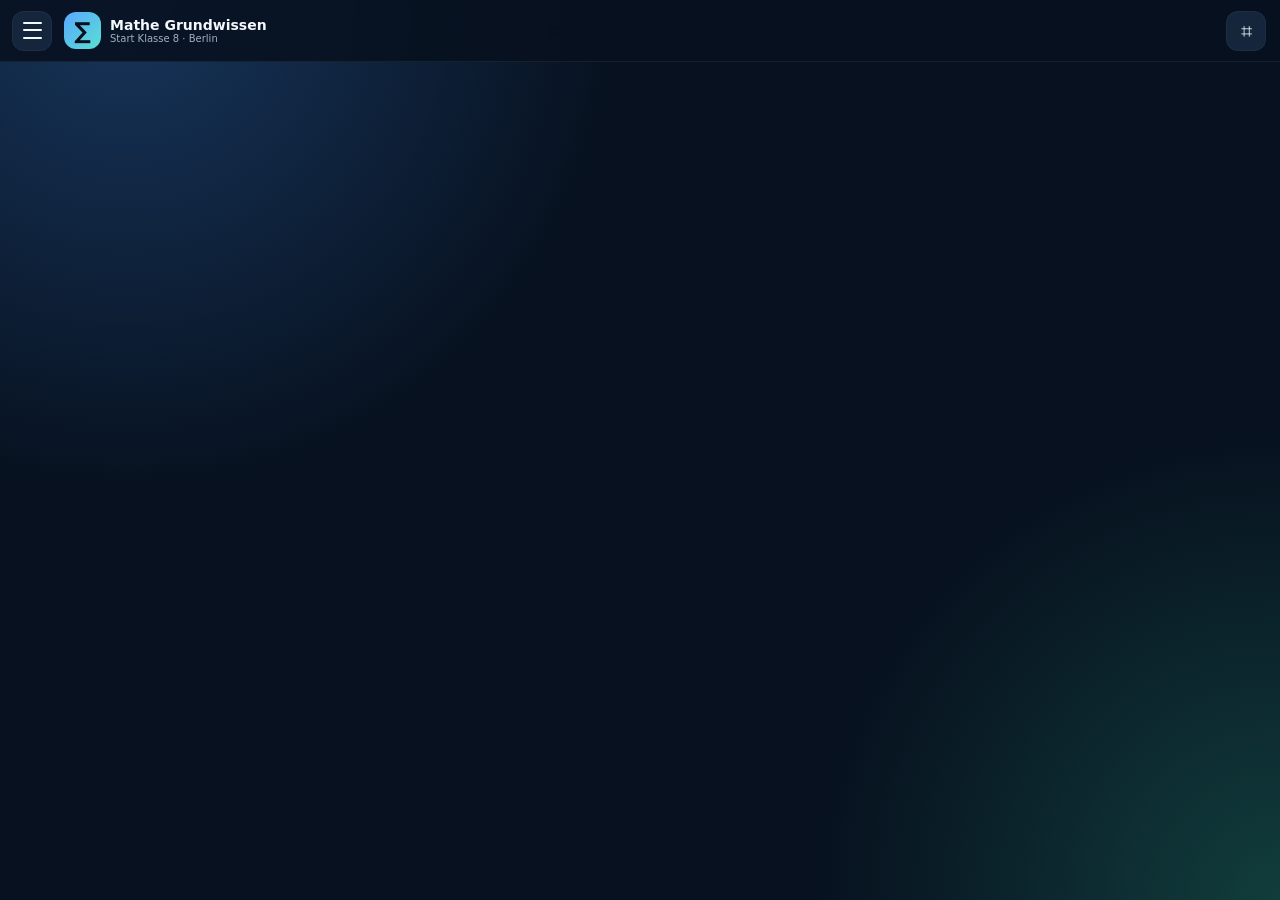
==== mathe-grundwissen-klasse8/index.html @ d3d3115f "Add Mathematik Grundwissentrainer Klasse 8" ====
<!doctype html>
<html lang="de">
<head>
<meta charset="utf-8">
<meta name="viewport" content="width=device-width,initial-scale=1,viewport-fit=cover">
<meta name="theme-color" content="#07111f">
<title>CHH Mathe – Grundwissen Klasse 8</title>
<style>
:root{--bg:#07111f;--p:#0e1b2d;--p2:#14253c;--line:#29415f;--txt:#f5f8fc;--mut:#9fb1c7;--blue:#5aa7ff;--cyan:#58e0d3;--green:#67d494;--red:#ff7777;--yellow:#ffd166;--r:18px}*{box-sizing:border-box}html,body,#app{width:100%;height:100%;margin:0;overflow:hidden}body{min-height:100dvh;background:radial-gradient(circle at 10% 0,#17355b 0,transparent 34%),radial-gradient(circle at 100% 100%,#113d3c 0,transparent 30%),var(--bg);color:var(--txt);font-family:Inter,system-ui,-apple-system,"Segoe UI",sans-serif;-webkit-tap-highlight-color:transparent}button,input{font:inherit}button{cursor:pointer;touch-action:manipulation}.top{height:62px;display:grid;grid-template-columns:42px 1fr 42px;align-items:center;gap:10px;padding:max(8px,env(safe-area-inset-top)) max(12px,env(safe-area-inset-right)) 8px max(12px,env(safe-area-inset-left));border-bottom:1px solid #ffffff10;background:#07111fdc;backdrop-filter:blur(15px)}.brand{display:flex;align-items:center;gap:9px;min-width:0}.logo{width:37px;height:37px;border-radius:12px;background:linear-gradient(135deg,var(--blue),var(--cyan));color:#06101d;display:grid;place-items:center;font-weight:900;font-size:23px}.brand b,.brand small{display:block;white-space:nowrap;overflow:hidden;text-overflow:ellipsis}.brand b{font-size:14px}.brand small{font-size:10px;color:var(--mut)}.icon{width:40px;height:40px;border:1px solid #ffffff0b;border-radius:12px;background:var(--p2);color:var(--txt);font-size:20px;display:grid;place-items:center}.hamb{padding:10px;gap:4px}.hamb i{display:block;width:19px;height:2px;background:var(--txt);border-radius:2px}main{width:100%;height:calc(100% - 62px);overflow:hidden;padding:11px max(12px,env(safe-area-inset-right)) max(11px,env(safe-area-inset-bottom)) max(12px,env(safe-area-inset-left))}.screen{width:min(100%,980px);height:100%;margin:auto;min-height:0}.home{display:grid;grid-template-rows:auto auto minmax(0,1fr) auto;gap:8px}.hero{background:linear-gradient(135deg,#5aa7ff1f,#58e0d30c);border:1px solid #ffffff12;border-radius:var(--r);padding:12px 14px}.kicker{font-size:9px;color:var(--cyan);font-weight:900;letter-spacing:.13em;text-transform:uppercase}.hero h1{font-size:clamp(20px,5vw,31px);line-height:1.03;margin:4px 0}.hero p{font-size:clamp(10px,2.7vw,13px);line-height:1.3;color:var(--mut);margin:0}.levels{display:grid;grid-template-columns:repeat(3,1fr);gap:6px}.levels button{border:1px solid var(--line);border-radius:13px;background:var(--p);color:var(--mut);padding:7px 4px}.levels b,.levels small{display:block}.levels b{font-size:clamp(10px,2.8vw,13px);color:var(--txt);white-space:nowrap;overflow:hidden;text-overflow:ellipsis}.levels small{font-size:8px;margin-top:2px}.levels .on{border-color:var(--blue);background:#5aa7ff18}.topics{display:grid;grid-template-columns:repeat(2,minmax(0,1fr));grid-template-rows:repeat(3,minmax(0,1fr));gap:7px;min-height:0}.topic{border:1px solid var(--line);border-radius:15px;background:#0e1b2de8;color:var(--txt);padding:9px;text-align:left;display:flex;flex-direction:column;justify-content:space-between;min-height:0;overflow:hidden}.topic em{font-style:normal;font-size:clamp(18px,4vw,24px);color:var(--cyan)}.topic b{display:block;font-size:clamp(11px,3vw,14px);line-height:1.08}.topic small{display:block;font-size:8.5px;color:var(--mut);margin-top:2px;line-height:1.12}.mini{height:3px;background:#07111f;border-radius:8px;overflow:hidden;margin-top:5px}.mini i{display:block;height:100%;background:linear-gradient(90deg,var(--blue),var(--cyan))}.start{display:grid;grid-template-columns:1fr auto;gap:7px}.btn{border:0;border-radius:14px;padding:10px 13px;background:linear-gradient(135deg,var(--blue),var(--cyan));color:#06101d;font-weight:900}.btn.alt{background:var(--p2);color:var(--txt);border:1px solid var(--line)}.btn.ghost{background:transparent;color:var(--txt);border:1px solid var(--line)}.trainer{display:grid;grid-template-rows:auto minmax(0,1fr) auto;gap:8px}.session{display:grid;grid-template-columns:1fr auto;gap:7px;align-items:center}.session b{font-size:12px}.session small{display:block;color:var(--mut);font-size:9px;margin-top:2px}.score{font-size:11px;border:1px solid var(--line);background:var(--p);border-radius:11px;padding:6px 8px}.bar{grid-column:1/-1;height:4px;background:var(--p2);border-radius:8px;overflow:hidden}.bar i{display:block;height:100%;background:linear-gradient(90deg,var(--blue),var(--cyan))}.card{min-height:0;background:linear-gradient(180deg,#14253cf4,#0e1b2df4);border:1px solid #ffffff11;border-radius:20px;padding:clamp(11px,3vw,18px);display:grid;grid-template-rows:auto minmax(0,1fr) auto;gap:6px;overflow:hidden}.qtop{display:flex;justify-content:space-between;color:var(--mut);font-size:9px}.qtop strong{color:var(--cyan);text-transform:uppercase;letter-spacing:.08em}.qbody{min-height:0;display:flex;flex-direction:column;justify-content:center;align-items:center;text-align:center;gap:clamp(6px,1.5vh,11px);overflow:hidden}.qbody h2{font-size:clamp(17px,4.6vw,29px);line-height:1.13;margin:0;max-width:850px}.context{font-size:clamp(9px,2.4vw,12px);color:var(--mut);line-height:1.25;max-width:720px}.visual{width:min(100%,450px);max-height:28%;display:grid;place-items:center}.visual svg{max-width:100%;max-height:100%;display:block}.answers{width:min(100%,670px)}.mc{display:grid;grid-template-columns:repeat(2,minmax(0,1fr));gap:6px}.ans{min-height:42px;border:1px solid var(--line);border-radius:12px;background:#081522;color:var(--txt);padding:7px;font-weight:800;font-size:12px}.ans.sel{border-color:var(--blue);background:#5aa7ff16}.ans.good{border-color:var(--green);background:#67d49416}.ans.bad{border-color:var(--red);background:#ff777715}.inputrow{display:grid;grid-template-columns:1fr auto;gap:7px}.inputrow input{width:100%;height:44px;border:1px solid var(--line);border-radius:12px;background:#07131f;color:var(--txt);padding:0 12px;font-size:17px;font-weight:900;outline:0}.unit{display:flex;align-items:center;color:var(--mut);font-size:12px;font-weight:800}.feedback{min-height:34px;border-radius:11px;background:#07111f88;padding:6px 8px;color:var(--mut);font-size:9.5px;line-height:1.2;display:flex;align-items:center;gap:6px}.feedback.good{border:1px solid #67d49455}.feedback.bad{border:1px solid #ff777755}.feedback b{color:var(--txt)}.actions{display:grid;grid-template-columns:auto 1fr auto;gap:7px}.actions .btn{padding:9px 11px;font-size:11px}.result{display:grid;place-items:center}.resultbox{width:min(100%,570px);border:1px solid var(--line);border-radius:22px;background:linear-gradient(180deg,var(--p2),var(--p));padding:20px;text-align:center}.ring{width:96px;height:96px;border-radius:50%;margin:auto;display:grid;place-items:center;background:conic-gradient(var(--cyan) var(--pct),var(--line) 0)}.ring span{width:76px;height:76px;border-radius:50%;background:var(--p);display:grid;place-items:center;font-size:23px;font-weight:900}.resultbox h2{margin:10px 0 4px}.resultbox p{margin:0;color:var(--mut);font-size:11px}.stats{display:grid;grid-template-columns:repeat(3,1fr);gap:6px;margin:12px 0}.stats div{border:1px solid var(--line);border-radius:12px;padding:8px;background:#081522}.stats b,.stats small{display:block}.stats b{font-size:17px}.stats small{font-size:8px;color:var(--mut)}.twobtn{display:grid;grid-template-columns:1fr 1fr;gap:7px}.shade{position:fixed;inset:0;background:#0009;backdrop-filter:blur(3px);z-index:20}.drawer{position:fixed;z-index:21;top:0;bottom:0;left:0;width:min(88vw,350px);background:#091625;border-right:1px solid var(--line);padding:max(14px,env(safe-area-inset-top)) 14px max(14px,env(safe-area-inset-bottom));transform:translateX(-103%);transition:.2s;display:grid;grid-template-rows:auto auto 1fr auto;gap:12px}.drawer.open{transform:none}.dhead{display:flex;justify-content:space-between;align-items:center}.dhead h2{margin:2px 0}.dhead small,.label{font-size:9px;color:var(--mut);letter-spacing:.1em;text-transform:uppercase}.dlevels{display:grid;gap:5px}.dlevels button,.dnav button{border:1px solid var(--line);border-radius:11px;background:var(--p);color:var(--txt);padding:8px;text-align:left}.dlevels button b,.dlevels button small{display:block}.dlevels button b{font-size:11px}.dlevels button small{font-size:8px;color:var(--mut)}.dlevels .on{border-color:var(--blue)}.dnav{display:grid;align-content:start;gap:5px}.dnav button{border-color:transparent;background:transparent;font-size:12px}.dnav button:hover{background:var(--p)}.toggle{border:1px solid var(--line);border-radius:12px;background:var(--p);padding:8px;display:grid;grid-template-columns:1fr auto;align-items:center}.toggle b,.toggle small{display:block}.toggle b{font-size:10px}.toggle small{font-size:8px;color:var(--mut)}.toggle input{width:20px;height:20px;accent-color:var(--blue)}dialog{width:min(94vw,520px);max-width:94vw;border:1px solid var(--line);border-radius:19px;background:#0a1727;color:var(--txt);padding:0}dialog::backdrop{background:#000b;backdrop-filter:blur(4px)}.modal{padding:14px;display:grid;gap:10px}.mhead{display:flex;justify-content:space-between;align-items:center}.mhead h2{margin:0;font-size:19px}.calcdisp{border:1px solid var(--line);border-radius:13px;background:#06101c;padding:8px;text-align:right}.expr{height:14px;color:var(--mut);font-size:9px;overflow:hidden}.cres{font-size:28px;font-weight:900;overflow:hidden}.calc{display:grid;grid-template-columns:repeat(4,1fr);gap:5px}.calc button{height:43px;border:1px solid var(--line);border-radius:10px;background:var(--p2);color:var(--txt);font-weight:800}.calc .op{color:var(--cyan)}.calc .eq{background:linear-gradient(135deg,var(--blue),var(--cyan));color:#06101d}.qr{text-align:center}.qr img{width:min(62vw,240px);height:min(62vw,240px);background:#fff;padding:8px;border-radius:13px}.qr p{font-size:8px;color:var(--mut);word-break:break-all}.info{display:grid;grid-template-columns:1fr 1fr;gap:5px}.info div{border:1px solid var(--line);border-radius:10px;background:#081522;padding:7px}.info b,.info small{display:block}.info b{font-size:9px}.info small{font-size:7.5px;color:var(--mut);line-height:1.25;margin-top:2px}.note{font-size:8px;color:var(--mut);line-height:1.3;margin:0}.toast{position:fixed;z-index:50;left:50%;bottom:16px;transform:translate(-50%,10px);opacity:0;pointer-events:none;background:var(--p2);border:1px solid var(--line);border-radius:999px;padding:8px 11px;font-size:9px;transition:.2s;white-space:nowrap}.toast.show{opacity:1;transform:translate(-50%,0)}[hidden]{display:none!important}@media(min-width:720px){.topics{grid-template-columns:repeat(3,1fr);grid-template-rows:repeat(2,1fr)}}@media(max-height:660px){.top{height:54px}main{height:calc(100% - 54px);padding-top:7px;padding-bottom:7px}.hero{padding:8px 11px}.hero h1{font-size:18px}.hero p{font-size:9px}.levels button{padding:5px 3px}.topic{padding:6px}.topic small{display:none}.btn{padding:8px 11px}.qbody h2{font-size:clamp(15px,4vw,22px)}.feedback{min-height:28px}.ans{min-height:36px;padding:5px}.inputrow input{height:38px}.actions .btn{padding:7px 9px}}@media(max-height:560px){.hero p,.context{display:none}.visual{max-height:22%}}
</style>
</head>
<body>
<div id="app">
<header class="top"><button id="menu" class="icon hamb" aria-label="Menü"><i></i><i></i><i></i></button><div class="brand"><span class="logo">∑</span><span><b>Mathe Grundwissen</b><small>Start Klasse 8 · Berlin</small></span></div><button id="calcTop" class="icon" aria-label="Taschenrechner">⌗</button></header>
<main id="main"></main>
<div id="shade" class="shade" hidden></div>
<aside id="drawer" class="drawer" aria-hidden="true"><div class="dhead"><div><small>CHH · Mathematik</small><h2>Menü</h2></div><button id="close" class="icon">×</button></div><div><p class="label">Niveau</p><div id="dlevels" class="dlevels"><button data-level="lernen"><b>Lernen</b><small>Förderschwerpunkt Lernen · RLP D</small></button><button data-level="g"><b>Grundkurs</b><small>grundlegendes Niveau · D–E</small></button><button data-level="e"><b>Erweiterungskurs</b><small>erweitertes Niveau · E</small></button></div></div><div class="dnav"><button id="home">⌂ &nbsp; Startseite</button><button id="calcMenu">⌗ &nbsp; Taschenrechner</button><button id="qrMenu">▦ &nbsp; QR-Code dieser Seite</button><button id="infoMenu">≡ &nbsp; RLP & Themen</button><button id="reset">↺ &nbsp; Lernstand zurücksetzen</button></div><label class="toggle"><span><b>Zusatzthemen</b><small>nur wenn in Klasse 7 bereits behandelt</small></span><input id="advanced" type="checkbox"></label></aside>
<dialog id="calcDialog"><div class="modal"><div class="mhead"><h2>Taschenrechner</h2><button class="icon" onclick="calcDialog.close()">×</button></div><div class="calcdisp"><div id="expr" class="expr">&nbsp;</div><div id="cres" class="cres">0</div></div><div id="calc" class="calc"><button data-v="C">C</button><button data-v="B">⌫</button><button data-v="(">(</button><button data-v=")">)</button><button data-v="7">7</button><button data-v="8">8</button><button data-v="9">9</button><button class="op" data-v="/">÷</button><button data-v="4">4</button><button data-v="5">5</button><button data-v="6">6</button><button class="op" data-v="*">×</button><button data-v="1">1</button><button data-v="2">2</button><button data-v="3">3</button><button class="op" data-v="-">−</button><button data-v="0">0</button><button data-v=",">,</button><button data-v="%">%</button><button class="op" data-v="+">+</button><button data-v="S">√</button><button data-v="Q">x²</button><button data-v="P">π</button><button class="eq" data-v="=">=</button></div></div></dialog>
<dialog id="qrDialog"><div class="modal qr"><div class="mhead"><h2>QR-Code</h2><button class="icon" onclick="qrDialog.close()">×</button></div><img id="qrImg" alt="QR-Code zur aktuellen Website"><p id="qrUrl"></p></div></dialog>
<dialog id="infoDialog"><div class="modal"><div class="mhead"><h2>RLP & Themen</h2><button class="icon" onclick="infoDialog.close()">×</button></div><div class="info"><div><b>Zahlen & Operationen</b><small>Grundrechenarten, Brüche, Dezimalzahlen, Teilbarkeit; E: rationale Zahlen und Prozent.</small></div><div><b>Größen & Messen</b><small>Einheiten, Umfang, Fläche, Volumen; E: Maßstab, Geschwindigkeit, zusammengesetzte Größen.</small></div><div><b>Raum & Form</b><small>Winkel, Dreiecke, Symmetrie, Koordinaten, geometrische Beziehungen.</small></div><div><b>Gleichungen & Funktionen</b><small>Terme, Gleichungen, direkte Proportionalität; E: indirekte Proportionalität und Verhältnisgleichungen.</small></div><div><b>Daten & Zufall</b><small>Diagramme, Kennwerte, Häufigkeiten, Zufall und Kombinatorik.</small></div><div><b>BBR-Stil</b><small>Neu formulierte Sachaufgaben mit bereits bekanntem Stoff.</small></div></div><p class="note">Grundlage: Fachteil C Mathematik des Rahmenlehrplans Berlin-Brandenburg, amtliche Fassung 2023. Da viele Inhalte in der Doppeljahrgangsstufe 7/8 liegen, sind schulabhängig vorgezogene Inhalte als Zusatzthemen schaltbar.</p></div></dialog>
<div id="toast" class="toast"></div>
<script>
(()=>{'use strict';const $=s=>document.querySelector(s),$$=s=>[...document.querySelectorAll(s)],rnd=(a,b)=>Math.floor(Math.random()*(b-a+1))+a,pick=a=>a[rnd(0,a.length-1)],shuffle=a=>[...a].sort(()=>Math.random()-.5),fmt=n=>Number.isInteger(+n)?String(+n):Number(n).toLocaleString('de-DE',{maximumFractionDigits:4}),gcd=(a,b)=>b?gcd(b,a%b):Math.abs(a),fr=(a,b)=>{let g=gcd(a,b);return`${a/g}/${b/g}`};const names={numbers:'Zahlen & Rechnen',measure:'Größen & Messen',geometry:'Raum & Form',algebra:'Gleichungen & Funktionen',data:'Daten & Zufall',bbr:'BBR-Stil'},meta={numbers:['½','Brüche · Dezimal · Prozent'],measure:['↔','Einheiten · Fläche · Volumen'],geometry:['△','Winkel · Figuren · Koordinaten'],algebra:['x','Terme · Gleichungen · Zuordnungen'],data:['▥','Diagramme · Kennwerte · Zufall'],bbr:['★','Sachaufgaben · Prüfungsstil']},ln={lernen:'Lernen · RLP D',g:'Grundkurs · D–E',e:'Erweiterung · E'};let prog=JSON.parse(localStorage.getItem('mathe8prog')||'{}'),pref=JSON.parse(localStorage.getItem('mathe8pref')||'{"level":"g","advanced":false}'),S={screen:'home',level:pref.level||'g',advanced:!!pref.advanced,topic:'mix',qs:[],i:0,right:0,wrong:0,streak:0,answered:false,selected:null};Object.keys(names).forEach(k=>prog[k]??={r:0,w:0});const save=()=>{localStorage.setItem('mathe8prog',JSON.stringify(prog));localStorage.setItem('mathe8pref',JSON.stringify({level:S.level,advanced:S.advanced}))},pct=k=>{let p=prog[k],n=p.r+p.w;return n?Math.round(100*p.r/n):0},Q=o=>({type:'num',hint:'Nutze eine passende Grundregel.',explain:'',unit:'',...o}),MC=o=>Q({...o,type:'mc',options:shuffle(o.options)}),parse=v=>{let s=String(v??'').trim().replace(/\s/g,'').replace(',','.').replace(/%$/,'');if(/^[-+]?\d+\/[-+]?\d+$/.test(s)){let[a,b]=s.split('/').map(Number);return a/b}return Number(s)},ok=(u,a,t=1e-5)=>typeof a==='string'&&isNaN(Number(a))?String(u).trim()===a:Number.isFinite(parse(u))&&Math.abs(parse(u)-Number(a))<=t*Math.max(1,Math.abs(Number(a)));function fracbar(a,b){let w=280/b,s='<svg viewBox="0 0 340 120"><rect x="30" y="30" width="280" height="55" rx="7" fill="#07131f" stroke="#7690ad"/>';for(let i=0;i<b;i++){if(i<a)s+=`<rect x="${30+i*w}" y="30" width="${w}" height="55" fill="#58e0d3" opacity=".7"/>`;if(i)s+=`<line x1="${30+i*w}" y1="30" x2="${30+i*w}" y2="85" stroke="#7690ad"/>`}return s+'</svg>'}function bars(v){let m=Math.max(...v),s='<svg viewBox="0 0 340 130"><line x1="20" y1="110" x2="325" y2="110" stroke="#7890ad"/>';v.forEach((x,i)=>{let h=75*x/m,p=33+i*58;s+=`<rect x="${p}" y="${110-h}" width="34" height="${h}" rx="4" fill="#5aa7ff"/><text x="${p+17}" y="${105-h}" fill="#fff" font-size="10" text-anchor="middle">${x}</text>`});return s+'</svg>'}const G={numbers:{d:[()=>{let a=rnd(150,950),b=rnd(20,99);return Q({p:`Berechne ${a} − ${b}.`,a:a-b,hint:'Subtrahiere stellenweise.',explain:`${a} − ${b} = ${a-b}.`})},()=>{let a=rnd(12,48),b=rnd(3,12);return Q({p:`Berechne ${a} · ${b}.`,a:a*b,hint:'Zerlege einen Faktor.',explain:`${a} · ${b} = ${a*b}.`})},()=>{let b=rnd(3,12),x=rnd(7,24),a=b*x;return Q({p:`Berechne ${a} : ${b}.`,a:x,hint:'Nutze die Umkehraufgabe.',explain:`${a} : ${b} = ${x}.`})},()=>{let a=rnd(2,9),b=rnd(2,9),c=rnd(2,9);return Q({p:`Berechne ${a} + ${b} · ${c}.`,a:a+b*c,hint:'Punktrechnung vor Strichrechnung.',explain:`Zuerst ${b}·${c}=${b*c}, dann +${a}.`})},()=>{let d=pick([4,5,8,10]),n=rnd(1,d-1);return Q({p:'Welcher Anteil ist markiert? Gib den Bruch ein.',v:fracbar(n,d),a:n/d,hint:'Markierte Teile durch alle gleich großen Teile.',explain:`Der Anteil ist ${fr(n,d)}.`})},()=>{let d=pick([2,4,5,10,20]),n=rnd(1,d-1);return Q({p:`Schreibe ${fr(n,d)} als Dezimalzahl.`,a:n/d,hint:'Zähler durch Nenner teilen.',explain:`${fr(n,d)} = ${fmt(n/d)}.`})},()=>{let d=pick([3,4,5,6,8]),n=rnd(1,d-1),all=d*pick([6,8,10,12]);return Q({p:`Wie viel sind ${fr(n,d)} von ${all}?`,a:all*n/d,hint:`Teile zuerst durch ${d}.`,explain:`${all}:${d}·${n}=${all*n/d}.`})},()=>{let p=pick([3,4,6,9]),n=p*rnd(10,35);return MC({p:`Welche Aussage über ${n} stimmt?`,options:[`${n} ist durch ${p} teilbar.`,`${n} ist eine Primzahl.`,`${n} ist nicht durch ${p} teilbar.`,`Nur 1 teilt ${n}.`],a:`${n} ist durch ${p} teilbar.`,hint:'Nutze Teilbarkeitsregeln.',explain:`${n}:${p}=${n/p} ohne Rest.`})}],e:[()=>{let a=rnd(-12,7),b=rnd(-9,12);return Q({p:`Berechne ${a} ${b>=0?'+':'−'} ${Math.abs(b)}.`,a:a+b,hint:'Nutze die Zahlengerade bzw. Vorzeichen.',explain:`Das Ergebnis ist ${a+b}.`})},()=>{let p=pick([10,15,20,25,30,40,50]),g=rnd(40,360);return Q({p:`Wie viel sind ${p} % von ${g} €?`,a:g*p/100,unit:'€',hint:'Grundwert · Prozentsatz.',explain:`${g}·${p}/100=${fmt(g*p/100)} €.`})},()=>{let d1=pick([3,4,5,6]),d2=pick([3,4,5,6]),n1=rnd(1,d1-1),n2=rnd(1,d2-1);return Q({p:`Berechne ${fr(n1,d1)} + ${fr(n2,d2)}. Gib einen Bruch ein.`,a:n1/d1+n2/d2,hint:'Mache die Brüche gleichnamig.',explain:`Ergebnis: ${fr(n1*d2+n2*d1,d1*d2)}.`})}],x:[()=>{let a=rnd(2,8),b=rnd(2,4);return Q({p:`Berechne ${a}^${b}.`,a:a**b,hint:'Potenz = wiederholte Multiplikation.',explain:`${a}^${b} = ${a**b}.`})}]},measure:{d:[()=>{let m=rnd(2,15),cm=rnd(1,99);return Q({p:`Wandle ${m} m ${cm} cm in Zentimeter um.`,a:m*100+cm,unit:'cm',hint:'1 m = 100 cm.',explain:`${m*100+cm} cm.`})},()=>{let h=rnd(1,4),min=pick([10,15,20,30,45]);return Q({p:`Wie viele Minuten sind ${h} h ${min} min?`,a:h*60+min,unit:'min',hint:'1 h = 60 min.',explain:`${h*60+min} min.`})},()=>{let a=rnd(4,15),b=rnd(3,12);return Q({p:`Ein Rechteck ist ${a} cm lang und ${b} cm breit. Berechne die Fläche.`,a:a*b,unit:'cm²',hint:'A = a · b.',explain:`A=${a}·${b}=${a*b} cm².`})},()=>{let a=rnd(4,15),b=rnd(3,12);return Q({p:`Berechne den Umfang eines Rechtecks mit ${a} cm und ${b} cm Seitenlänge.`,a:2*(a+b),unit:'cm',hint:'U = 2a + 2b.',explain:`U=${2*(a+b)} cm.`})},()=>{let a=rnd(2,7),b=rnd(2,7),c=rnd(2,6);return Q({p:`Ein Quader misst ${a} cm × ${b} cm × ${c} cm. Berechne sein Volumen.`,a:a*b*c,unit:'cm³',hint:'V = a · b · c.',explain:`V=${a*b*c} cm³.`})}],e:[()=>{let g=rnd(4,16),h=rnd(3,12);return Q({p:`Dreieck: g = ${g} cm, h = ${h} cm. Berechne die Fläche.`,a:g*h/2,unit:'cm²',hint:'A = g · h : 2.',explain:`A=${fmt(g*h/2)} cm².`})},()=>{let cm=rnd(2,9),scale=pick([50,100,200,500]);return Q({p:`Maßstab 1:${scale}: Auf dem Plan sind es ${cm} cm. Wie viele Meter sind es real?`,a:cm*scale/100,unit:'m',hint:'Planlänge · Maßstabszahl; cm in m umrechnen.',explain:`${cm*scale} cm = ${fmt(cm*scale/100)} m.`})},()=>{let km=pick([12,18,24,30,36]),h=pick([.5,1.5,2,3]);return Q({p:`${km} km in ${fmt(h)} h: Bestimme die Durchschnittsgeschwindigkeit.`,a:km/h,unit:'km/h',hint:'v = s : t.',explain:`${fmt(km/h)} km/h.`})}],x:[()=>{let r=rnd(2,8);return Q({p:`Zusatz: Kreisradius ${r} cm. Berechne den Umfang mit π≈3,14.`,a:2*3.14*r,unit:'cm',hint:'U = 2·π·r.',explain:`U≈${fmt(2*3.14*r)} cm.`})},()=>{let [a,b]=pick([[3,4],[6,8],[5,12]]);return Q({p:`Zusatz: Rechtwinkliges Dreieck mit Katheten ${a} cm und ${b} cm. Hypotenuse?`,a:Math.sqrt(a*a+b*b),unit:'cm',hint:'a²+b²=c².',explain:`c=${fmt(Math.sqrt(a*a+b*b))} cm.`})}]},geometry:{d:[()=>{let a=rnd(30,75);return Q({p:`Ein Nebenwinkel misst ${a}°. Wie groß ist der andere?`,a:180-a,unit:'°',hint:'Nebenwinkel ergeben 180°.',explain:`180°−${a}°=${180-a}°.`})},()=>{let a=rnd(35,70),b=rnd(35,70);return Q({p:`Im Dreieck sind zwei Winkel ${a}° und ${b}°. Bestimme den dritten.`,a:180-a-b,unit:'°',hint:'Innenwinkelsumme: 180°.',explain:`${180-a-b}°.`})},()=>MC({p:'Welche Aussage beschreibt kongruente Figuren?',options:['Sie sind deckungsgleich.','Sie haben nur denselben Umfang.','Sie sind immer verschieden groß.','Sie sind nur achsensymmetrisch.'],a:'Sie sind deckungsgleich.',hint:'Denke an Verschieben, Drehen, Spiegeln.',explain:'Kongruente Figuren sind deckungsgleich.'}),()=>MC({p:'Welches Dreieck hat drei gleich lange Seiten?',options:['gleichseitiges Dreieck','gleichschenkliges Dreieck','rechtwinkliges Dreieck','stumpfwinkliges Dreieck'],a:'gleichseitiges Dreieck',hint:'Der Name beschreibt die Seiten.',explain:'Beim gleichseitigen Dreieck sind alle Seiten gleich lang.'}),()=>{let x=rnd(1,8),y=rnd(1,8);return MC({p:`Wie werden die Koordinaten x=${x}, y=${y} geschrieben?`,options:[`(${x} | ${y})`,`(${y} | ${x})`,`(−${x} | ${y})`,`(${x} | −${y})`],a:`(${x} | ${y})`,hint:'Immer zuerst x, dann y.',explain:`(${x} | ${y}) ist richtig.`})}],e:[()=>{let x=rnd(-6,-1),y=rnd(1,6);return MC({p:`In welchem Quadranten liegt P(${x} | ${y})?`,options:['I','II','III','IV'],a:'II',hint:'x negativ, y positiv.',explain:'Das ist der II. Quadrant.'})},()=>MC({p:'Was bleibt bei ähnlichen Figuren gleich?',options:['entsprechende Winkel','alle Seitenlängen','der Flächeninhalt','der Umfang'],a:'entsprechende Winkel',hint:'Ähnlich bedeutet gleiche Form.',explain:'Entsprechende Winkel sind gleich; Seiten stehen im gleichen Verhältnis.'}),()=>{let a=rnd(25,70);return Q({p:`An parallelen Geraden ist ein Stufenwinkel ${a}°. Wie groß ist der entsprechende Stufenwinkel?`,a:a,unit:'°',hint:'Stufenwinkel an Parallelen sind gleich.',explain:`Er ist ebenfalls ${a}°.`})}],x:[()=>MC({p:'Zusatz: Wofür steht der Kongruenzsatz SSS?',options:['drei Seiten','drei Winkel','Seite-Winkel-Seite beliebig','nur gleicher Umfang'],a:'drei Seiten',hint:'S = Seite.',explain:'SSS: Drei entsprechende Seiten bestimmen ein Dreieck eindeutig.'})]},algebra:{d:[()=>{let a=rnd(3,18),x=rnd(2,12);return Q({p:`Löse: x + ${a} = ${x+a}.`,a:x,hint:`Ziehe ${a} ab.`,explain:`x=${x}.`})},()=>{let a=rnd(2,10),x=rnd(2,12);return Q({p:`Löse: ${a} · x = ${a*x}.`,a:x,hint:`Teile durch ${a}.`,explain:`x=${x}.`})},()=>{let x=rnd(2,11),b=rnd(2,8);return Q({p:`Berechne 3x + ${b} für x = ${x}.`,a:3*x+b,hint:'Setze x ein.',explain:`3·${x}+${b}=${3*x+b}.`})},()=>{let n=rnd(2,6),pr=rnd(2,8);return Q({p:`${n} Hefte kosten ${n*pr} €. Was kosten ${n+2} Hefte?`,a:(n+2)*pr,unit:'€',hint:'Zuerst den Preis eines Heftes bestimmen.',explain:`Ein Heft kostet ${pr} €, also ${(n+2)*pr} €.`})}],e:[()=>{let x=rnd(-4,9),a=rnd(2,7),b=rnd(-7,7),c=a*x+b;return Q({p:`Löse: ${a}x ${b>=0?'+':'−'} ${Math.abs(b)} = ${c}.`,a:x,hint:'Zuerst Addition/Subtraktion rückgängig, dann teilen.',explain:`x=${x}.`})},()=>{let p=pick([2,3,4]),h=pick([6,8,10,12]);return Q({p:`${p} Personen brauchen ${h} h. Wie lange brauchen ${2*p} gleich schnelle Personen?`,a:h/2,unit:'h',hint:'Indirekte Proportionalität: doppelt so viele → halb so lange.',explain:`${fmt(h/2)} h.`})},()=>MC({p:'Welche Zuordnung ist direkt proportional?',options:['Masse Äpfel → Preis bei festem Kilopreis','Arbeiterzahl → Zeit für dieselbe Arbeit','Alter → Körpergröße','Uhrzeit → Temperatur'],a:'Masse Äpfel → Preis bei festem Kilopreis',hint:'Verdoppeln führt zum Verdoppeln.',explain:'Bei festem Kilopreis ist der Preis direkt proportional zur Masse.'})],x:[()=>{let a=rnd(2,5),b=rnd(1,5),x=rnd(2,8);return Q({p:`Zusatz: Löse ${a}(x + ${b}) = ${a*(x+b)}.`,a:x,hint:'Zuerst durch den Faktor vor der Klammer teilen.',explain:`x=${x}.`})}]},data:{d:[()=>{let v=Array.from({length:5},()=>rnd(2,12));return Q({p:'Lies das Säulendiagramm: Wie groß ist der höchste Wert?',v:bars(v),a:Math.max(...v),hint:'Suche die höchste Säule.',explain:`Maximum: ${Math.max(...v)}.`})},()=>{let v=Array.from({length:6},()=>rnd(4,22)),mi=Math.min(...v),ma=Math.max(...v);return Q({p:`Messwerte: ${v.join(', ')}. Bestimme die Spannweite.`,a:ma-mi,hint:'Maximum − Minimum.',explain:`${ma}−${mi}=${ma-mi}.`})},()=>{let n=rnd(1,5);return Q({p:`Beim fairen Würfel sind ${n} von 6 Ergebnissen günstig. Gib die Wahrscheinlichkeit als Bruch ein.`,a:n/6,hint:'günstige : mögliche Ergebnisse.',explain:`P=${fr(n,6)}.`})},()=>{let a=rnd(2,5),b=rnd(2,5);return Q({p:`${a} T-Shirts werden mit ${b} Hosen kombiniert. Wie viele Kombinationen gibt es?`,a:a*b,hint:'Jedes Oberteil mit jeder Hose.',explain:`${a}·${b}=${a*b}.`})}],e:[()=>{let v=[4,6,8,10,12].map(x=>x+pick([0,1,2]));let sum=v.reduce((a,b)=>a+b,0);return Q({p:`Bestimme das arithmetische Mittel: ${v.join(', ')}.`,a:sum/5,hint:'Summe durch Anzahl.',explain:`${sum}:5=${fmt(sum/5)}.`})},()=>Q({p:'Bestimme den Median: 8, 3, 5, 11, 7.',a:7,hint:'Sortiere zuerst.',explain:'3, 5, 7, 8, 11 → Median 7.'}),()=>{let n=pick([5,10,15,20,25,30,40]);return Q({p:`Von 50 Versuchen waren ${n} Treffer. Relative Häufigkeit in Prozent?`,a:n/50*100,unit:'%',hint:'Treffer : Versuche · 100.',explain:`${n/50*100} %.`})}],x:[()=>{let p=pick([20,25,30,40]);return Q({p:`Zusatz: ${p} % eines Kreisdiagramms entsprechen welchem Mittelpunktswinkel?`,a:360*p/100,unit:'°',hint:'100 % = 360°.',explain:`${360*p/100}°.`})}]},bbr:{d:[()=>{let n=rnd(3,7),pr=pick([2.5,3,3.5,4]);return Q({p:`BBR-Stil: ${n} Tickets kosten je ${fmt(pr)} €. Gesamtpreis?`,a:n*pr,unit:'€',c:'Neu formulierte Sachaufgabe mit bekanntem Stoff.',hint:'Anzahl · Einzelpreis.',explain:`${fmt(n*pr)} €.`})},()=>{let a=rnd(4,9),b=rnd(3,7),pr=pick([6,8,10,12]);return Q({p:`BBR-Stil: Raum ${a} m × ${b} m. Bodenbelag kostet ${pr} €/m². Materialkosten?`,a:a*b*pr,unit:'€',hint:'Zuerst Fläche, dann mit €/m² multiplizieren.',explain:`${a*b} m² · ${pr} € = ${a*b*pr} €.`})},()=>{let d=pick([4,5]),n=rnd(1,d-1),all=d*pick([15,20,25]);return Q({p:`BBR-Stil: Von ${all} Plätzen sind ${fr(n,d)} belegt. Wie viele?`,a:all*n/d,hint:`${all}:${d}·${n}.`,explain:`${all*n/d} Plätze.`})}],e:[()=>{let old=pick([40,60,80,120,160]),p=pick([10,15,20,25]);return Q({p:`BBR-Stil: ${old} € mit ${p} % Rabatt. Neuer Preis?`,a:old*(1-p/100),unit:'€',hint:'Rabatt berechnen und abziehen.',explain:`Neuer Preis: ${fmt(old*(1-p/100))} €.`})},()=>{let p=pick([4,6,8]),d=pick([2,3,4]);return Q({p:`BBR-Stil: ${p} Helfer benötigen ${d} Tage. Wie lange brauchen ${2*p} gleich schnelle Helfer?`,a:d/2,unit:'Tage',hint:'Doppelte Helferzahl → halbe Zeit.',explain:`${fmt(d/2)} Tage.`})},()=>{let v=[8,10,12,14,16],z=pick([-2,0,2]),d=v.map(x=>x+z);return Q({p:`BBR-Stil: Messwerte ${d.join(', ')}. Bestimme den Mittelwert.`,a:d.reduce((a,b)=>a+b,0)/5,hint:'Summe durch 5.',explain:`Mittelwert ${fmt(d.reduce((a,b)=>a+b,0)/5)}.`})}],x:[()=>{let r=pick([3,4,5,6]);return Q({p:`BBR-Zusatz: Rundes Beet, Radius ${r} m. Fläche mit π≈3,14?`,a:3.14*r*r,unit:'m²',hint:'A=πr².',explain:`A≈${fmt(3.14*r*r)} m².`})}]}};function pool(t){let ts=t==='mix'?Object.keys(G):[t],out=[];ts.forEach(k=>{let a=[...G[k].d];if(S.level!=='lernen')a.push(...G[k].e);if(S.level==='e')a.push(...G[k].e);if(S.advanced)a.push(...G[k].x);a.forEach(g=>out.push([k,g]))});return out}function session(t){let p=pool(t);S.qs=Array.from({length:12},()=>{let[k,g]=pick(p),q=g();return{topic:k,...q}});S.topic=t;S.i=S.right=S.wrong=S.streak=0;S.answered=false;S.selected=null;S.screen='trainer';render()}function sync(){ $$('#dlevels [data-level]').forEach(b=>b.classList.toggle('on',b.dataset.level===S.level));$('#advanced').checked=S.advanced}function render(){sync();S.screen==='home'?renderHome():S.screen==='trainer'?renderTrainer():renderResult()}function renderHome(){$('#main').innerHTML=`<section class="screen home"><div class="hero"><div class="kicker">Grundwissen bis Ende Klasse 7</div><h1>Fit für Klasse 8</h1><p>Randomisierte Aufgaben aus allen fünf Leitideen des Berliner RLP – differenziert, mit Tipps und unmittelbarem Feedback.</p></div><div class="levels">${['lernen','g','e'].map(l=>`<button data-l="${l}" class="${S.level===l?'on':''}"><b>${l==='lernen'?'Lernen':l==='g'?'Grundkurs':'Erweiterung'}</b><small>${l==='lernen'?'RLP D':l==='g'?'D–E':'RLP E'}</small></button>`).join('')}</div><div class="topics">${Object.keys(names).map(k=>`<button class="topic" data-t="${k}"><em>${meta[k][0]}</em><span><b>${names[k]}</b><small>${meta[k][1]}</small><span class="mini"><i style="width:${pct(k)}%"></i></span></span></button>`).join('')}</div><div class="start"><button id="mix" class="btn">▶ Gemischtes Training</button><button id="rlp" class="btn alt">RLP</button></div></section>`;$$('[data-l]').forEach(b=>b.onclick=()=>level(b.dataset.l));$$('[data-t]').forEach(b=>b.onclick=()=>session(b.dataset.t));$('#mix').onclick=()=>session('mix');$('#rlp').onclick=()=>$('#infoDialog').showModal()}function renderTrainer(){let q=S.qs[S.i],ans=q.type==='mc'?`<div class="mc">${q.options.map(x=>`<button class="ans ${S.selected===x?'sel':''}" data-a="${x.replace(/"/g,'&quot;')}">${x}</button>`).join('')}</div>`:`<div class="inputrow"><input id="input" inputmode="decimal" autocomplete="off" placeholder="Antwort"><span class="unit">${q.unit}</span></div>`;$('#main').innerHTML=`<section class="screen trainer"><div class="session"><div><b>${S.topic==='mix'?'Gemischtes Training':names[S.topic]}</b><small>Aufgabe ${S.i+1}/12 · ${names[q.topic]} · ${ln[S.level]}</small></div><div class="score">✓ ${S.right} · Serie ${S.streak}</div><div class="bar"><i style="width:${S.i/12*100}%"></i></div></div><article class="card"><div class="qtop"><strong>${names[q.topic]}</strong><span>${S.level==='lernen'?'D':S.level==='g'?'D–E':'E'}</span></div><div class="qbody"><h2>${q.p}</h2>${q.c?`<div class="context">${q.c}</div>`:''}${q.v?`<div class="visual">${q.v}</div>`:''}<div class="answers">${ans}</div></div><div id="feed" class="feedback">💡 <span>Bei Bedarf kannst du einen Tipp einblenden.</span></div></article><div class="actions"><button id="quit" class="btn ghost">⌂</button><button id="check" class="btn">Prüfen</button><button id="hint" class="btn alt">Tipp</button></div></section>`;if(q.type==='mc')$$('[data-a]').forEach(b=>b.onclick=()=>{if(S.answered)return;S.selected=b.dataset.a;$$('[data-a]').forEach(x=>x.classList.toggle('sel',x===b))});else{let i=$('#input');setTimeout(()=>i?.focus({preventScroll:true}),30);i.onkeydown=e=>{if(e.key==='Enter')check()}}$('#quit').onclick=()=>{S.screen='home';render()};$('#check').onclick=check;$('#hint').onclick=()=>{$('#feed').innerHTML=`💡 <span><b>Tipp:</b> ${q.hint}</span>`}}function check(){let q=S.qs[S.i];if(S.answered){if(S.i===11){S.screen='result';render()}else{S.i++;S.answered=false;S.selected=null;render()}return}let u=q.type==='mc'?S.selected:$('#input')?.value;if(u==null||String(u).trim()===''){toast('Bitte zuerst antworten.');return}let yes=q.type==='mc'?u===q.a:ok(u,q.a);S.answered=true;yes?(S.right++,S.streak++,prog[q.topic].r++):(S.wrong++,S.streak=0,prog[q.topic].w++);save();let f=$('#feed');f.className='feedback '+(yes?'good':'bad');f.innerHTML=`${yes?'✓':'✕'} <span><b>${yes?'Richtig!':'Noch nicht.'}</b> ${q.explain}</span>`;if(q.type==='mc')$$('[data-a]').forEach(b=>{if(b.dataset.a===String(q.a))b.classList.add('good');else if(b.dataset.a===String(u)&&!yes)b.classList.add('bad');b.disabled=true});else $('#input').disabled=true;$('#check').textContent=S.i===11?'Auswertung':'Nächste Aufgabe';$('#hint').disabled=true}function renderResult(){let p=Math.round(S.right/12*100),msg=p>=85?'Sehr sicher – starkes Grundwissen.':p>=65?'Gute Basis – einzelne Themen lohnen noch eine Runde.':'Weiter üben lohnt sich – nutze die Tipps gezielt.';$('#main').innerHTML=`<section class="screen result"><div class="resultbox"><div class="ring" style="--pct:${p}%"><span>${p}%</span></div><h2>Training abgeschlossen</h2><p>${msg}</p><div class="stats"><div><b>${S.right}</b><small>richtig</small></div><div><b>${S.wrong}</b><small>noch offen</small></div><div><b>${S.streak}</b><small>letzte Serie</small></div></div><div class="twobtn"><button id="again" class="btn">Noch eine Runde</button><button id="back" class="btn alt">Startseite</button></div></div></section>`;$('#again').onclick=()=>session(S.topic);$('#back').onclick=()=>{S.screen='home';render()}}function level(l){S.level=l;save();sync();if(S.screen==='home')renderHome();toast(ln[l])}function openDrawer(){$('#shade').hidden=false;$('#drawer').classList.add('open')}function closeDrawer(){$('#drawer').classList.remove('open');setTimeout(()=>$('#shade').hidden=true,200)}$('#menu').onclick=openDrawer;$('#close').onclick=closeDrawer;$('#shade').onclick=closeDrawer;$('#dlevels').onclick=e=>{let b=e.target.closest('[data-level]');if(b){level(b.dataset.level);closeDrawer()}};$('#home').onclick=()=>{S.screen='home';closeDrawer();render()};$('#calcTop').onclick=()=>$('#calcDialog').showModal();$('#calcMenu').onclick=()=>{closeDrawer();setTimeout(()=>$('#calcDialog').showModal(),150)};$('#qrMenu').onclick=()=>{closeDrawer();setTimeout(()=>{let u=location.href.split('#')[0],img=$('#qrImg');$('#qrUrl').textContent=u;img.src='https://api.qrserver.com/v1/create-qr-code/?size=300x300&margin=8&data='+encodeURIComponent(u);$('#qrDialog').showModal()},150)};$('#infoMenu').onclick=()=>{closeDrawer();setTimeout(()=>$('#infoDialog').showModal(),150)};$('#advanced').onchange=e=>{S.advanced=e.target.checked;save();toast(S.advanced?'Zusatzthemen an':'Zusatzthemen aus')};$('#reset').onclick=()=>{if(confirm('Gespeicherten Lernstand auf diesem Gerät wirklich löschen?')){Object.keys(names).forEach(k=>prog[k]={r:0,w:0});save();S.screen='home';render();toast('Lernstand zurückgesetzt.')}closeDrawer()};let ce='';function cr(){ $('#expr').textContent=ce||' ';if(!ce)$('#cres').textContent='0'}$('#calc').onclick=e=>{let b=e.target.closest('[data-v]');if(!b)return,v=b.dataset.v;if(v==='C'){ce='';cr();return}if(v==='B'){ce=ce.slice(0,-1);cr();return}if(v==='S'){ce+='sqrt(';cr();return}if(v==='Q'){ce+='**2';cr();return}if(v==='P'){ce+='PI';cr();return}if(v==='='){try{let x=ce.replace(/,/g,'.').replace(/PI/g,`(${Math.PI})`).replace(/sqrt\(/g,'Math.sqrt(').replace(/(\d+(?:\.\d+)?)%/g,'($1/100)');if(!/^[0-9+\-*/().\sMathsqrtPI]+$/.test(x))throw 0;let n=Function(`"use strict";return(${x})`)();if(!Number.isFinite(n))throw 0;$('#cres').textContent=fmt(n)}catch{$('#cres').textContent='Fehler'}return}ce+=v;cr()};let tt;function toast(t){let x=$('#toast');x.textContent=t;x.classList.add('show');clearTimeout(tt);tt=setTimeout(()=>x.classList.remove('show'),1600)}render()})();
</script>
</div>
</body>
</html>
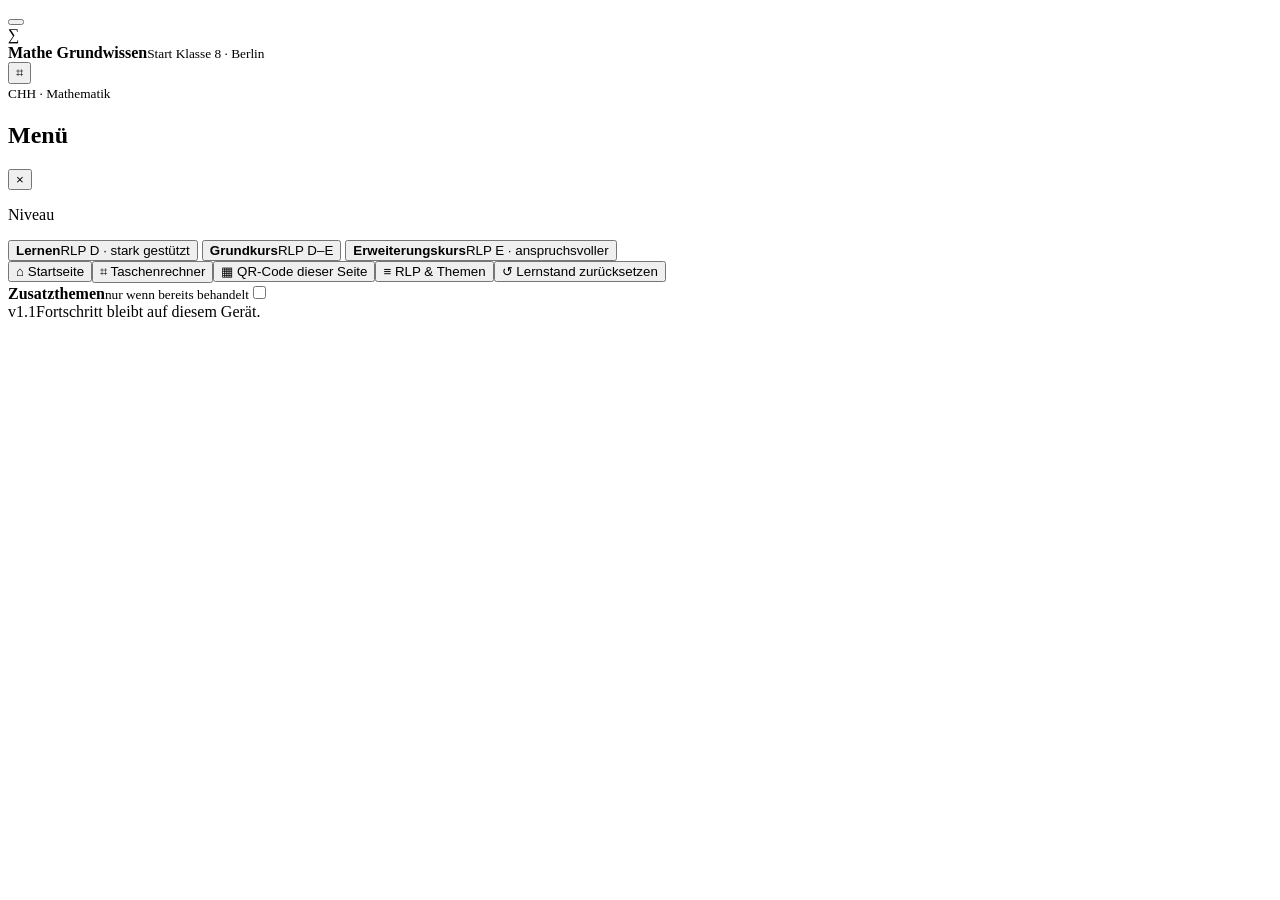
==== commit 8f536efc: "Fix Mathe 8 trainer startup and split assets" ====
--- a/mathe-grundwissen-klasse8/index.html
+++ b/mathe-grundwissen-klasse8/index.html
@@ -1,27 +1,72 @@
 <!doctype html>
 <html lang="de">
 <head>
-<meta charset="utf-8">
-<meta name="viewport" content="width=device-width,initial-scale=1,viewport-fit=cover">
-<meta name="theme-color" content="#07111f">
-<title>CHH Mathe – Grundwissen Klasse 8</title>
-<style>
-:root{--bg:#07111f;--p:#0e1b2d;--p2:#14253c;--line:#29415f;--txt:#f5f8fc;--mut:#9fb1c7;--blue:#5aa7ff;--cyan:#58e0d3;--green:#67d494;--red:#ff7777;--yellow:#ffd166;--r:18px}*{box-sizing:border-box}html,body,#app{width:100%;height:100%;margin:0;overflow:hidden}body{min-height:100dvh;background:radial-gradient(circle at 10% 0,#17355b 0,transparent 34%),radial-gradient(circle at 100% 100%,#113d3c 0,transparent 30%),var(--bg);color:var(--txt);font-family:Inter,system-ui,-apple-system,"Segoe UI",sans-serif;-webkit-tap-highlight-color:transparent}button,input{font:inherit}button{cursor:pointer;touch-action:manipulation}.top{height:62px;display:grid;grid-template-columns:42px 1fr 42px;align-items:center;gap:10px;padding:max(8px,env(safe-area-inset-top)) max(12px,env(safe-area-inset-right)) 8px max(12px,env(safe-area-inset-left));border-bottom:1px solid #ffffff10;background:#07111fdc;backdrop-filter:blur(15px)}.brand{display:flex;align-items:center;gap:9px;min-width:0}.logo{width:37px;height:37px;border-radius:12px;background:linear-gradient(135deg,var(--blue),var(--cyan));color:#06101d;display:grid;place-items:center;font-weight:900;font-size:23px}.brand b,.brand small{display:block;white-space:nowrap;overflow:hidden;text-overflow:ellipsis}.brand b{font-size:14px}.brand small{font-size:10px;color:var(--mut)}.icon{width:40px;height:40px;border:1px solid #ffffff0b;border-radius:12px;background:var(--p2);color:var(--txt);font-size:20px;display:grid;place-items:center}.hamb{padding:10px;gap:4px}.hamb i{display:block;width:19px;height:2px;background:var(--txt);border-radius:2px}main{width:100%;height:calc(100% - 62px);overflow:hidden;padding:11px max(12px,env(safe-area-inset-right)) max(11px,env(safe-area-inset-bottom)) max(12px,env(safe-area-inset-left))}.screen{width:min(100%,980px);height:100%;margin:auto;min-height:0}.home{display:grid;grid-template-rows:auto auto minmax(0,1fr) auto;gap:8px}.hero{background:linear-gradient(135deg,#5aa7ff1f,#58e0d30c);border:1px solid #ffffff12;border-radius:var(--r);padding:12px 14px}.kicker{font-size:9px;color:var(--cyan);font-weight:900;letter-spacing:.13em;text-transform:uppercase}.hero h1{font-size:clamp(20px,5vw,31px);line-height:1.03;margin:4px 0}.hero p{font-size:clamp(10px,2.7vw,13px);line-height:1.3;color:var(--mut);margin:0}.levels{display:grid;grid-template-columns:repeat(3,1fr);gap:6px}.levels button{border:1px solid var(--line);border-radius:13px;background:var(--p);color:var(--mut);padding:7px 4px}.levels b,.levels small{display:block}.levels b{font-size:clamp(10px,2.8vw,13px);color:var(--txt);white-space:nowrap;overflow:hidden;text-overflow:ellipsis}.levels small{font-size:8px;margin-top:2px}.levels .on{border-color:var(--blue);background:#5aa7ff18}.topics{display:grid;grid-template-columns:repeat(2,minmax(0,1fr));grid-template-rows:repeat(3,minmax(0,1fr));gap:7px;min-height:0}.topic{border:1px solid var(--line);border-radius:15px;background:#0e1b2de8;color:var(--txt);padding:9px;text-align:left;display:flex;flex-direction:column;justify-content:space-between;min-height:0;overflow:hidden}.topic em{font-style:normal;font-size:clamp(18px,4vw,24px);color:var(--cyan)}.topic b{display:block;font-size:clamp(11px,3vw,14px);line-height:1.08}.topic small{display:block;font-size:8.5px;color:var(--mut);margin-top:2px;line-height:1.12}.mini{height:3px;background:#07111f;border-radius:8px;overflow:hidden;margin-top:5px}.mini i{display:block;height:100%;background:linear-gradient(90deg,var(--blue),var(--cyan))}.start{display:grid;grid-template-columns:1fr auto;gap:7px}.btn{border:0;border-radius:14px;padding:10px 13px;background:linear-gradient(135deg,var(--blue),var(--cyan));color:#06101d;font-weight:900}.btn.alt{background:var(--p2);color:var(--txt);border:1px solid var(--line)}.btn.ghost{background:transparent;color:var(--txt);border:1px solid var(--line)}.trainer{display:grid;grid-template-rows:auto minmax(0,1fr) auto;gap:8px}.session{display:grid;grid-template-columns:1fr auto;gap:7px;align-items:center}.session b{font-size:12px}.session small{display:block;color:var(--mut);font-size:9px;margin-top:2px}.score{font-size:11px;border:1px solid var(--line);background:var(--p);border-radius:11px;padding:6px 8px}.bar{grid-column:1/-1;height:4px;background:var(--p2);border-radius:8px;overflow:hidden}.bar i{display:block;height:100%;background:linear-gradient(90deg,var(--blue),var(--cyan))}.card{min-height:0;background:linear-gradient(180deg,#14253cf4,#0e1b2df4);border:1px solid #ffffff11;border-radius:20px;padding:clamp(11px,3vw,18px);display:grid;grid-template-rows:auto minmax(0,1fr) auto;gap:6px;overflow:hidden}.qtop{display:flex;justify-content:space-between;color:var(--mut);font-size:9px}.qtop strong{color:var(--cyan);text-transform:uppercase;letter-spacing:.08em}.qbody{min-height:0;display:flex;flex-direction:column;justify-content:center;align-items:center;text-align:center;gap:clamp(6px,1.5vh,11px);overflow:hidden}.qbody h2{font-size:clamp(17px,4.6vw,29px);line-height:1.13;margin:0;max-width:850px}.context{font-size:clamp(9px,2.4vw,12px);color:var(--mut);line-height:1.25;max-width:720px}.visual{width:min(100%,450px);max-height:28%;display:grid;place-items:center}.visual svg{max-width:100%;max-height:100%;display:block}.answers{width:min(100%,670px)}.mc{display:grid;grid-template-columns:repeat(2,minmax(0,1fr));gap:6px}.ans{min-height:42px;border:1px solid var(--line);border-radius:12px;background:#081522;color:var(--txt);padding:7px;font-weight:800;font-size:12px}.ans.sel{border-color:var(--blue);background:#5aa7ff16}.ans.good{border-color:var(--green);background:#67d49416}.ans.bad{border-color:var(--red);background:#ff777715}.inputrow{display:grid;grid-template-columns:1fr auto;gap:7px}.inputrow input{width:100%;height:44px;border:1px solid var(--line);border-radius:12px;background:#07131f;color:var(--txt);padding:0 12px;font-size:17px;font-weight:900;outline:0}.unit{display:flex;align-items:center;color:var(--mut);font-size:12px;font-weight:800}.feedback{min-height:34px;border-radius:11px;background:#07111f88;padding:6px 8px;color:var(--mut);font-size:9.5px;line-height:1.2;display:flex;align-items:center;gap:6px}.feedback.good{border:1px solid #67d49455}.feedback.bad{border:1px solid #ff777755}.feedback b{color:var(--txt)}.actions{display:grid;grid-template-columns:auto 1fr auto;gap:7px}.actions .btn{padding:9px 11px;font-size:11px}.result{display:grid;place-items:center}.resultbox{width:min(100%,570px);border:1px solid var(--line);border-radius:22px;background:linear-gradient(180deg,var(--p2),var(--p));padding:20px;text-align:center}.ring{width:96px;height:96px;border-radius:50%;margin:auto;display:grid;place-items:center;background:conic-gradient(var(--cyan) var(--pct),var(--line) 0)}.ring span{width:76px;height:76px;border-radius:50%;background:var(--p);display:grid;place-items:center;font-size:23px;font-weight:900}.resultbox h2{margin:10px 0 4px}.resultbox p{margin:0;color:var(--mut);font-size:11px}.stats{display:grid;grid-template-columns:repeat(3,1fr);gap:6px;margin:12px 0}.stats div{border:1px solid var(--line);border-radius:12px;padding:8px;background:#081522}.stats b,.stats small{display:block}.stats b{font-size:17px}.stats small{font-size:8px;color:var(--mut)}.twobtn{display:grid;grid-template-columns:1fr 1fr;gap:7px}.shade{position:fixed;inset:0;background:#0009;backdrop-filter:blur(3px);z-index:20}.drawer{position:fixed;z-index:21;top:0;bottom:0;left:0;width:min(88vw,350px);background:#091625;border-right:1px solid var(--line);padding:max(14px,env(safe-area-inset-top)) 14px max(14px,env(safe-area-inset-bottom));transform:translateX(-103%);transition:.2s;display:grid;grid-template-rows:auto auto 1fr auto;gap:12px}.drawer.open{transform:none}.dhead{display:flex;justify-content:space-between;align-items:center}.dhead h2{margin:2px 0}.dhead small,.label{font-size:9px;color:var(--mut);letter-spacing:.1em;text-transform:uppercase}.dlevels{display:grid;gap:5px}.dlevels button,.dnav button{border:1px solid var(--line);border-radius:11px;background:var(--p);color:var(--txt);padding:8px;text-align:left}.dlevels button b,.dlevels button small{display:block}.dlevels button b{font-size:11px}.dlevels button small{font-size:8px;color:var(--mut)}.dlevels .on{border-color:var(--blue)}.dnav{display:grid;align-content:start;gap:5px}.dnav button{border-color:transparent;background:transparent;font-size:12px}.dnav button:hover{background:var(--p)}.toggle{border:1px solid var(--line);border-radius:12px;background:var(--p);padding:8px;display:grid;grid-template-columns:1fr auto;align-items:center}.toggle b,.toggle small{display:block}.toggle b{font-size:10px}.toggle small{font-size:8px;color:var(--mut)}.toggle input{width:20px;height:20px;accent-color:var(--blue)}dialog{width:min(94vw,520px);max-width:94vw;border:1px solid var(--line);border-radius:19px;background:#0a1727;color:var(--txt);padding:0}dialog::backdrop{background:#000b;backdrop-filter:blur(4px)}.modal{padding:14px;display:grid;gap:10px}.mhead{display:flex;justify-content:space-between;align-items:center}.mhead h2{margin:0;font-size:19px}.calcdisp{border:1px solid var(--line);border-radius:13px;background:#06101c;padding:8px;text-align:right}.expr{height:14px;color:var(--mut);font-size:9px;overflow:hidden}.cres{font-size:28px;font-weight:900;overflow:hidden}.calc{display:grid;grid-template-columns:repeat(4,1fr);gap:5px}.calc button{height:43px;border:1px solid var(--line);border-radius:10px;background:var(--p2);color:var(--txt);font-weight:800}.calc .op{color:var(--cyan)}.calc .eq{background:linear-gradient(135deg,var(--blue),var(--cyan));color:#06101d}.qr{text-align:center}.qr img{width:min(62vw,240px);height:min(62vw,240px);background:#fff;padding:8px;border-radius:13px}.qr p{font-size:8px;color:var(--mut);word-break:break-all}.info{display:grid;grid-template-columns:1fr 1fr;gap:5px}.info div{border:1px solid var(--line);border-radius:10px;background:#081522;padding:7px}.info b,.info small{display:block}.info b{font-size:9px}.info small{font-size:7.5px;color:var(--mut);line-height:1.25;margin-top:2px}.note{font-size:8px;color:var(--mut);line-height:1.3;margin:0}.toast{position:fixed;z-index:50;left:50%;bottom:16px;transform:translate(-50%,10px);opacity:0;pointer-events:none;background:var(--p2);border:1px solid var(--line);border-radius:999px;padding:8px 11px;font-size:9px;transition:.2s;white-space:nowrap}.toast.show{opacity:1;transform:translate(-50%,0)}[hidden]{display:none!important}@media(min-width:720px){.topics{grid-template-columns:repeat(3,1fr);grid-template-rows:repeat(2,1fr)}}@media(max-height:660px){.top{height:54px}main{height:calc(100% - 54px);padding-top:7px;padding-bottom:7px}.hero{padding:8px 11px}.hero h1{font-size:18px}.hero p{font-size:9px}.levels button{padding:5px 3px}.topic{padding:6px}.topic small{display:none}.btn{padding:8px 11px}.qbody h2{font-size:clamp(15px,4vw,22px)}.feedback{min-height:28px}.ans{min-height:36px;padding:5px}.inputrow input{height:38px}.actions .btn{padding:7px 9px}}@media(max-height:560px){.hero p,.context{display:none}.visual{max-height:22%}}
-</style>
+  <meta charset="utf-8">
+  <meta name="viewport" content="width=device-width, initial-scale=1, viewport-fit=cover">
+  <meta name="theme-color" content="#101827">
+  <meta name="description" content="Mathematik-Grundwissentrainer für den Beginn der Klasse 8 – Berlin, Sek I.">
+  <title>CHH Mathe – Grundwissen Klasse 8</title>
+  <link rel="stylesheet" href="styles.css?v=2">
 </head>
 <body>
-<div id="app">
-<header class="top"><button id="menu" class="icon hamb" aria-label="Menü"><i></i><i></i><i></i></button><div class="brand"><span class="logo">∑</span><span><b>Mathe Grundwissen</b><small>Start Klasse 8 · Berlin</small></span></div><button id="calcTop" class="icon" aria-label="Taschenrechner">⌗</button></header>
-<main id="main"></main>
-<div id="shade" class="shade" hidden></div>
-<aside id="drawer" class="drawer" aria-hidden="true"><div class="dhead"><div><small>CHH · Mathematik</small><h2>Menü</h2></div><button id="close" class="icon">×</button></div><div><p class="label">Niveau</p><div id="dlevels" class="dlevels"><button data-level="lernen"><b>Lernen</b><small>Förderschwerpunkt Lernen · RLP D</small></button><button data-level="g"><b>Grundkurs</b><small>grundlegendes Niveau · D–E</small></button><button data-level="e"><b>Erweiterungskurs</b><small>erweitertes Niveau · E</small></button></div></div><div class="dnav"><button id="home">⌂ &nbsp; Startseite</button><button id="calcMenu">⌗ &nbsp; Taschenrechner</button><button id="qrMenu">▦ &nbsp; QR-Code dieser Seite</button><button id="infoMenu">≡ &nbsp; RLP & Themen</button><button id="reset">↺ &nbsp; Lernstand zurücksetzen</button></div><label class="toggle"><span><b>Zusatzthemen</b><small>nur wenn in Klasse 7 bereits behandelt</small></span><input id="advanced" type="checkbox"></label></aside>
-<dialog id="calcDialog"><div class="modal"><div class="mhead"><h2>Taschenrechner</h2><button class="icon" onclick="calcDialog.close()">×</button></div><div class="calcdisp"><div id="expr" class="expr">&nbsp;</div><div id="cres" class="cres">0</div></div><div id="calc" class="calc"><button data-v="C">C</button><button data-v="B">⌫</button><button data-v="(">(</button><button data-v=")">)</button><button data-v="7">7</button><button data-v="8">8</button><button data-v="9">9</button><button class="op" data-v="/">÷</button><button data-v="4">4</button><button data-v="5">5</button><button data-v="6">6</button><button class="op" data-v="*">×</button><button data-v="1">1</button><button data-v="2">2</button><button data-v="3">3</button><button class="op" data-v="-">−</button><button data-v="0">0</button><button data-v=",">,</button><button data-v="%">%</button><button class="op" data-v="+">+</button><button data-v="S">√</button><button data-v="Q">x²</button><button data-v="P">π</button><button class="eq" data-v="=">=</button></div></div></dialog>
-<dialog id="qrDialog"><div class="modal qr"><div class="mhead"><h2>QR-Code</h2><button class="icon" onclick="qrDialog.close()">×</button></div><img id="qrImg" alt="QR-Code zur aktuellen Website"><p id="qrUrl"></p></div></dialog>
-<dialog id="infoDialog"><div class="modal"><div class="mhead"><h2>RLP & Themen</h2><button class="icon" onclick="infoDialog.close()">×</button></div><div class="info"><div><b>Zahlen & Operationen</b><small>Grundrechenarten, Brüche, Dezimalzahlen, Teilbarkeit; E: rationale Zahlen und Prozent.</small></div><div><b>Größen & Messen</b><small>Einheiten, Umfang, Fläche, Volumen; E: Maßstab, Geschwindigkeit, zusammengesetzte Größen.</small></div><div><b>Raum & Form</b><small>Winkel, Dreiecke, Symmetrie, Koordinaten, geometrische Beziehungen.</small></div><div><b>Gleichungen & Funktionen</b><small>Terme, Gleichungen, direkte Proportionalität; E: indirekte Proportionalität und Verhältnisgleichungen.</small></div><div><b>Daten & Zufall</b><small>Diagramme, Kennwerte, Häufigkeiten, Zufall und Kombinatorik.</small></div><div><b>BBR-Stil</b><small>Neu formulierte Sachaufgaben mit bereits bekanntem Stoff.</small></div></div><p class="note">Grundlage: Fachteil C Mathematik des Rahmenlehrplans Berlin-Brandenburg, amtliche Fassung 2023. Da viele Inhalte in der Doppeljahrgangsstufe 7/8 liegen, sind schulabhängig vorgezogene Inhalte als Zusatzthemen schaltbar.</p></div></dialog>
-<div id="toast" class="toast"></div>
-<script>
-(()=>{'use strict';const $=s=>document.querySelector(s),$$=s=>[...document.querySelectorAll(s)],rnd=(a,b)=>Math.floor(Math.random()*(b-a+1))+a,pick=a=>a[rnd(0,a.length-1)],shuffle=a=>[...a].sort(()=>Math.random()-.5),fmt=n=>Number.isInteger(+n)?String(+n):Number(n).toLocaleString('de-DE',{maximumFractionDigits:4}),gcd=(a,b)=>b?gcd(b,a%b):Math.abs(a),fr=(a,b)=>{let g=gcd(a,b);return`${a/g}/${b/g}`};const names={numbers:'Zahlen & Rechnen',measure:'Größen & Messen',geometry:'Raum & Form',algebra:'Gleichungen & Funktionen',data:'Daten & Zufall',bbr:'BBR-Stil'},meta={numbers:['½','Brüche · Dezimal · Prozent'],measure:['↔','Einheiten · Fläche · Volumen'],geometry:['△','Winkel · Figuren · Koordinaten'],algebra:['x','Terme · Gleichungen · Zuordnungen'],data:['▥','Diagramme · Kennwerte · Zufall'],bbr:['★','Sachaufgaben · Prüfungsstil']},ln={lernen:'Lernen · RLP D',g:'Grundkurs · D–E',e:'Erweiterung · E'};let prog=JSON.parse(localStorage.getItem('mathe8prog')||'{}'),pref=JSON.parse(localStorage.getItem('mathe8pref')||'{"level":"g","advanced":false}'),S={screen:'home',level:pref.level||'g',advanced:!!pref.advanced,topic:'mix',qs:[],i:0,right:0,wrong:0,streak:0,answered:false,selected:null};Object.keys(names).forEach(k=>prog[k]??={r:0,w:0});const save=()=>{localStorage.setItem('mathe8prog',JSON.stringify(prog));localStorage.setItem('mathe8pref',JSON.stringify({level:S.level,advanced:S.advanced}))},pct=k=>{let p=prog[k],n=p.r+p.w;return n?Math.round(100*p.r/n):0},Q=o=>({type:'num',hint:'Nutze eine passende Grundregel.',explain:'',unit:'',...o}),MC=o=>Q({...o,type:'mc',options:shuffle(o.options)}),parse=v=>{let s=String(v??'').trim().replace(/\s/g,'').replace(',','.').replace(/%$/,'');if(/^[-+]?\d+\/[-+]?\d+$/.test(s)){let[a,b]=s.split('/').map(Number);return a/b}return Number(s)},ok=(u,a,t=1e-5)=>typeof a==='string'&&isNaN(Number(a))?String(u).trim()===a:Number.isFinite(parse(u))&&Math.abs(parse(u)-Number(a))<=t*Math.max(1,Math.abs(Number(a)));function fracbar(a,b){let w=280/b,s='<svg viewBox="0 0 340 120"><rect x="30" y="30" width="280" height="55" rx="7" fill="#07131f" stroke="#7690ad"/>';for(let i=0;i<b;i++){if(i<a)s+=`<rect x="${30+i*w}" y="30" width="${w}" height="55" fill="#58e0d3" opacity=".7"/>`;if(i)s+=`<line x1="${30+i*w}" y1="30" x2="${30+i*w}" y2="85" stroke="#7690ad"/>`}return s+'</svg>'}function bars(v){let m=Math.max(...v),s='<svg viewBox="0 0 340 130"><line x1="20" y1="110" x2="325" y2="110" stroke="#7890ad"/>';v.forEach((x,i)=>{let h=75*x/m,p=33+i*58;s+=`<rect x="${p}" y="${110-h}" width="34" height="${h}" rx="4" fill="#5aa7ff"/><text x="${p+17}" y="${105-h}" fill="#fff" font-size="10" text-anchor="middle">${x}</text>`});return s+'</svg>'}const G={numbers:{d:[()=>{let a=rnd(150,950),b=rnd(20,99);return Q({p:`Berechne ${a} − ${b}.`,a:a-b,hint:'Subtrahiere stellenweise.',explain:`${a} − ${b} = ${a-b}.`})},()=>{let a=rnd(12,48),b=rnd(3,12);return Q({p:`Berechne ${a} · ${b}.`,a:a*b,hint:'Zerlege einen Faktor.',explain:`${a} · ${b} = ${a*b}.`})},()=>{let b=rnd(3,12),x=rnd(7,24),a=b*x;return Q({p:`Berechne ${a} : ${b}.`,a:x,hint:'Nutze die Umkehraufgabe.',explain:`${a} : ${b} = ${x}.`})},()=>{let a=rnd(2,9),b=rnd(2,9),c=rnd(2,9);return Q({p:`Berechne ${a} + ${b} · ${c}.`,a:a+b*c,hint:'Punktrechnung vor Strichrechnung.',explain:`Zuerst ${b}·${c}=${b*c}, dann +${a}.`})},()=>{let d=pick([4,5,8,10]),n=rnd(1,d-1);return Q({p:'Welcher Anteil ist markiert? Gib den Bruch ein.',v:fracbar(n,d),a:n/d,hint:'Markierte Teile durch alle gleich großen Teile.',explain:`Der Anteil ist ${fr(n,d)}.`})},()=>{let d=pick([2,4,5,10,20]),n=rnd(1,d-1);return Q({p:`Schreibe ${fr(n,d)} als Dezimalzahl.`,a:n/d,hint:'Zähler durch Nenner teilen.',explain:`${fr(n,d)} = ${fmt(n/d)}.`})},()=>{let d=pick([3,4,5,6,8]),n=rnd(1,d-1),all=d*pick([6,8,10,12]);return Q({p:`Wie viel sind ${fr(n,d)} von ${all}?`,a:all*n/d,hint:`Teile zuerst durch ${d}.`,explain:`${all}:${d}·${n}=${all*n/d}.`})},()=>{let p=pick([3,4,6,9]),n=p*rnd(10,35);return MC({p:`Welche Aussage über ${n} stimmt?`,options:[`${n} ist durch ${p} teilbar.`,`${n} ist eine Primzahl.`,`${n} ist nicht durch ${p} teilbar.`,`Nur 1 teilt ${n}.`],a:`${n} ist durch ${p} teilbar.`,hint:'Nutze Teilbarkeitsregeln.',explain:`${n}:${p}=${n/p} ohne Rest.`})}],e:[()=>{let a=rnd(-12,7),b=rnd(-9,12);return Q({p:`Berechne ${a} ${b>=0?'+':'−'} ${Math.abs(b)}.`,a:a+b,hint:'Nutze die Zahlengerade bzw. Vorzeichen.',explain:`Das Ergebnis ist ${a+b}.`})},()=>{let p=pick([10,15,20,25,30,40,50]),g=rnd(40,360);return Q({p:`Wie viel sind ${p} % von ${g} €?`,a:g*p/100,unit:'€',hint:'Grundwert · Prozentsatz.',explain:`${g}·${p}/100=${fmt(g*p/100)} €.`})},()=>{let d1=pick([3,4,5,6]),d2=pick([3,4,5,6]),n1=rnd(1,d1-1),n2=rnd(1,d2-1);return Q({p:`Berechne ${fr(n1,d1)} + ${fr(n2,d2)}. Gib einen Bruch ein.`,a:n1/d1+n2/d2,hint:'Mache die Brüche gleichnamig.',explain:`Ergebnis: ${fr(n1*d2+n2*d1,d1*d2)}.`})}],x:[()=>{let a=rnd(2,8),b=rnd(2,4);return Q({p:`Berechne ${a}^${b}.`,a:a**b,hint:'Potenz = wiederholte Multiplikation.',explain:`${a}^${b} = ${a**b}.`})}]},measure:{d:[()=>{let m=rnd(2,15),cm=rnd(1,99);return Q({p:`Wandle ${m} m ${cm} cm in Zentimeter um.`,a:m*100+cm,unit:'cm',hint:'1 m = 100 cm.',explain:`${m*100+cm} cm.`})},()=>{let h=rnd(1,4),min=pick([10,15,20,30,45]);return Q({p:`Wie viele Minuten sind ${h} h ${min} min?`,a:h*60+min,unit:'min',hint:'1 h = 60 min.',explain:`${h*60+min} min.`})},()=>{let a=rnd(4,15),b=rnd(3,12);return Q({p:`Ein Rechteck ist ${a} cm lang und ${b} cm breit. Berechne die Fläche.`,a:a*b,unit:'cm²',hint:'A = a · b.',explain:`A=${a}·${b}=${a*b} cm².`})},()=>{let a=rnd(4,15),b=rnd(3,12);return Q({p:`Berechne den Umfang eines Rechtecks mit ${a} cm und ${b} cm Seitenlänge.`,a:2*(a+b),unit:'cm',hint:'U = 2a + 2b.',explain:`U=${2*(a+b)} cm.`})},()=>{let a=rnd(2,7),b=rnd(2,7),c=rnd(2,6);return Q({p:`Ein Quader misst ${a} cm × ${b} cm × ${c} cm. Berechne sein Volumen.`,a:a*b*c,unit:'cm³',hint:'V = a · b · c.',explain:`V=${a*b*c} cm³.`})}],e:[()=>{let g=rnd(4,16),h=rnd(3,12);return Q({p:`Dreieck: g = ${g} cm, h = ${h} cm. Berechne die Fläche.`,a:g*h/2,unit:'cm²',hint:'A = g · h : 2.',explain:`A=${fmt(g*h/2)} cm².`})},()=>{let cm=rnd(2,9),scale=pick([50,100,200,500]);return Q({p:`Maßstab 1:${scale}: Auf dem Plan sind es ${cm} cm. Wie viele Meter sind es real?`,a:cm*scale/100,unit:'m',hint:'Planlänge · Maßstabszahl; cm in m umrechnen.',explain:`${cm*scale} cm = ${fmt(cm*scale/100)} m.`})},()=>{let km=pick([12,18,24,30,36]),h=pick([.5,1.5,2,3]);return Q({p:`${km} km in ${fmt(h)} h: Bestimme die Durchschnittsgeschwindigkeit.`,a:km/h,unit:'km/h',hint:'v = s : t.',explain:`${fmt(km/h)} km/h.`})}],x:[()=>{let r=rnd(2,8);return Q({p:`Zusatz: Kreisradius ${r} cm. Berechne den Umfang mit π≈3,14.`,a:2*3.14*r,unit:'cm',hint:'U = 2·π·r.',explain:`U≈${fmt(2*3.14*r)} cm.`})},()=>{let [a,b]=pick([[3,4],[6,8],[5,12]]);return Q({p:`Zusatz: Rechtwinkliges Dreieck mit Katheten ${a} cm und ${b} cm. Hypotenuse?`,a:Math.sqrt(a*a+b*b),unit:'cm',hint:'a²+b²=c².',explain:`c=${fmt(Math.sqrt(a*a+b*b))} cm.`})}]},geometry:{d:[()=>{let a=rnd(30,75);return Q({p:`Ein Nebenwinkel misst ${a}°. Wie groß ist der andere?`,a:180-a,unit:'°',hint:'Nebenwinkel ergeben 180°.',explain:`180°−${a}°=${180-a}°.`})},()=>{let a=rnd(35,70),b=rnd(35,70);return Q({p:`Im Dreieck sind zwei Winkel ${a}° und ${b}°. Bestimme den dritten.`,a:180-a-b,unit:'°',hint:'Innenwinkelsumme: 180°.',explain:`${180-a-b}°.`})},()=>MC({p:'Welche Aussage beschreibt kongruente Figuren?',options:['Sie sind deckungsgleich.','Sie haben nur denselben Umfang.','Sie sind immer verschieden groß.','Sie sind nur achsensymmetrisch.'],a:'Sie sind deckungsgleich.',hint:'Denke an Verschieben, Drehen, Spiegeln.',explain:'Kongruente Figuren sind deckungsgleich.'}),()=>MC({p:'Welches Dreieck hat drei gleich lange Seiten?',options:['gleichseitiges Dreieck','gleichschenkliges Dreieck','rechtwinkliges Dreieck','stumpfwinkliges Dreieck'],a:'gleichseitiges Dreieck',hint:'Der Name beschreibt die Seiten.',explain:'Beim gleichseitigen Dreieck sind alle Seiten gleich lang.'}),()=>{let x=rnd(1,8),y=rnd(1,8);return MC({p:`Wie werden die Koordinaten x=${x}, y=${y} geschrieben?`,options:[`(${x} | ${y})`,`(${y} | ${x})`,`(−${x} | ${y})`,`(${x} | −${y})`],a:`(${x} | ${y})`,hint:'Immer zuerst x, dann y.',explain:`(${x} | ${y}) ist richtig.`})}],e:[()=>{let x=rnd(-6,-1),y=rnd(1,6);return MC({p:`In welchem Quadranten liegt P(${x} | ${y})?`,options:['I','II','III','IV'],a:'II',hint:'x negativ, y positiv.',explain:'Das ist der II. Quadrant.'})},()=>MC({p:'Was bleibt bei ähnlichen Figuren gleich?',options:['entsprechende Winkel','alle Seitenlängen','der Flächeninhalt','der Umfang'],a:'entsprechende Winkel',hint:'Ähnlich bedeutet gleiche Form.',explain:'Entsprechende Winkel sind gleich; Seiten stehen im gleichen Verhältnis.'}),()=>{let a=rnd(25,70);return Q({p:`An parallelen Geraden ist ein Stufenwinkel ${a}°. Wie groß ist der entsprechende Stufenwinkel?`,a:a,unit:'°',hint:'Stufenwinkel an Parallelen sind gleich.',explain:`Er ist ebenfalls ${a}°.`})}],x:[()=>MC({p:'Zusatz: Wofür steht der Kongruenzsatz SSS?',options:['drei Seiten','drei Winkel','Seite-Winkel-Seite beliebig','nur gleicher Umfang'],a:'drei Seiten',hint:'S = Seite.',explain:'SSS: Drei entsprechende Seiten bestimmen ein Dreieck eindeutig.'})]},algebra:{d:[()=>{let a=rnd(3,18),x=rnd(2,12);return Q({p:`Löse: x + ${a} = ${x+a}.`,a:x,hint:`Ziehe ${a} ab.`,explain:`x=${x}.`})},()=>{let a=rnd(2,10),x=rnd(2,12);return Q({p:`Löse: ${a} · x = ${a*x}.`,a:x,hint:`Teile durch ${a}.`,explain:`x=${x}.`})},()=>{let x=rnd(2,11),b=rnd(2,8);return Q({p:`Berechne 3x + ${b} für x = ${x}.`,a:3*x+b,hint:'Setze x ein.',explain:`3·${x}+${b}=${3*x+b}.`})},()=>{let n=rnd(2,6),pr=rnd(2,8);return Q({p:`${n} Hefte kosten ${n*pr} €. Was kosten ${n+2} Hefte?`,a:(n+2)*pr,unit:'€',hint:'Zuerst den Preis eines Heftes bestimmen.',explain:`Ein Heft kostet ${pr} €, also ${(n+2)*pr} €.`})}],e:[()=>{let x=rnd(-4,9),a=rnd(2,7),b=rnd(-7,7),c=a*x+b;return Q({p:`Löse: ${a}x ${b>=0?'+':'−'} ${Math.abs(b)} = ${c}.`,a:x,hint:'Zuerst Addition/Subtraktion rückgängig, dann teilen.',explain:`x=${x}.`})},()=>{let p=pick([2,3,4]),h=pick([6,8,10,12]);return Q({p:`${p} Personen brauchen ${h} h. Wie lange brauchen ${2*p} gleich schnelle Personen?`,a:h/2,unit:'h',hint:'Indirekte Proportionalität: doppelt so viele → halb so lange.',explain:`${fmt(h/2)} h.`})},()=>MC({p:'Welche Zuordnung ist direkt proportional?',options:['Masse Äpfel → Preis bei festem Kilopreis','Arbeiterzahl → Zeit für dieselbe Arbeit','Alter → Körpergröße','Uhrzeit → Temperatur'],a:'Masse Äpfel → Preis bei festem Kilopreis',hint:'Verdoppeln führt zum Verdoppeln.',explain:'Bei festem Kilopreis ist der Preis direkt proportional zur Masse.'})],x:[()=>{let a=rnd(2,5),b=rnd(1,5),x=rnd(2,8);return Q({p:`Zusatz: Löse ${a}(x + ${b}) = ${a*(x+b)}.`,a:x,hint:'Zuerst durch den Faktor vor der Klammer teilen.',explain:`x=${x}.`})}]},data:{d:[()=>{let v=Array.from({length:5},()=>rnd(2,12));return Q({p:'Lies das Säulendiagramm: Wie groß ist der höchste Wert?',v:bars(v),a:Math.max(...v),hint:'Suche die höchste Säule.',explain:`Maximum: ${Math.max(...v)}.`})},()=>{let v=Array.from({length:6},()=>rnd(4,22)),mi=Math.min(...v),ma=Math.max(...v);return Q({p:`Messwerte: ${v.join(', ')}. Bestimme die Spannweite.`,a:ma-mi,hint:'Maximum − Minimum.',explain:`${ma}−${mi}=${ma-mi}.`})},()=>{let n=rnd(1,5);return Q({p:`Beim fairen Würfel sind ${n} von 6 Ergebnissen günstig. Gib die Wahrscheinlichkeit als Bruch ein.`,a:n/6,hint:'günstige : mögliche Ergebnisse.',explain:`P=${fr(n,6)}.`})},()=>{let a=rnd(2,5),b=rnd(2,5);return Q({p:`${a} T-Shirts werden mit ${b} Hosen kombiniert. Wie viele Kombinationen gibt es?`,a:a*b,hint:'Jedes Oberteil mit jeder Hose.',explain:`${a}·${b}=${a*b}.`})}],e:[()=>{let v=[4,6,8,10,12].map(x=>x+pick([0,1,2]));let sum=v.reduce((a,b)=>a+b,0);return Q({p:`Bestimme das arithmetische Mittel: ${v.join(', ')}.`,a:sum/5,hint:'Summe durch Anzahl.',explain:`${sum}:5=${fmt(sum/5)}.`})},()=>Q({p:'Bestimme den Median: 8, 3, 5, 11, 7.',a:7,hint:'Sortiere zuerst.',explain:'3, 5, 7, 8, 11 → Median 7.'}),()=>{let n=pick([5,10,15,20,25,30,40]);return Q({p:`Von 50 Versuchen waren ${n} Treffer. Relative Häufigkeit in Prozent?`,a:n/50*100,unit:'%',hint:'Treffer : Versuche · 100.',explain:`${n/50*100} %.`})}],x:[()=>{let p=pick([20,25,30,40]);return Q({p:`Zusatz: ${p} % eines Kreisdiagramms entsprechen welchem Mittelpunktswinkel?`,a:360*p/100,unit:'°',hint:'100 % = 360°.',explain:`${360*p/100}°.`})}]},bbr:{d:[()=>{let n=rnd(3,7),pr=pick([2.5,3,3.5,4]);return Q({p:`BBR-Stil: ${n} Tickets kosten je ${fmt(pr)} €. Gesamtpreis?`,a:n*pr,unit:'€',c:'Neu formulierte Sachaufgabe mit bekanntem Stoff.',hint:'Anzahl · Einzelpreis.',explain:`${fmt(n*pr)} €.`})},()=>{let a=rnd(4,9),b=rnd(3,7),pr=pick([6,8,10,12]);return Q({p:`BBR-Stil: Raum ${a} m × ${b} m. Bodenbelag kostet ${pr} €/m². Materialkosten?`,a:a*b*pr,unit:'€',hint:'Zuerst Fläche, dann mit €/m² multiplizieren.',explain:`${a*b} m² · ${pr} € = ${a*b*pr} €.`})},()=>{let d=pick([4,5]),n=rnd(1,d-1),all=d*pick([15,20,25]);return Q({p:`BBR-Stil: Von ${all} Plätzen sind ${fr(n,d)} belegt. Wie viele?`,a:all*n/d,hint:`${all}:${d}·${n}.`,explain:`${all*n/d} Plätze.`})}],e:[()=>{let old=pick([40,60,80,120,160]),p=pick([10,15,20,25]);return Q({p:`BBR-Stil: ${old} € mit ${p} % Rabatt. Neuer Preis?`,a:old*(1-p/100),unit:'€',hint:'Rabatt berechnen und abziehen.',explain:`Neuer Preis: ${fmt(old*(1-p/100))} €.`})},()=>{let p=pick([4,6,8]),d=pick([2,3,4]);return Q({p:`BBR-Stil: ${p} Helfer benötigen ${d} Tage. Wie lange brauchen ${2*p} gleich schnelle Helfer?`,a:d/2,unit:'Tage',hint:'Doppelte Helferzahl → halbe Zeit.',explain:`${fmt(d/2)} Tage.`})},()=>{let v=[8,10,12,14,16],z=pick([-2,0,2]),d=v.map(x=>x+z);return Q({p:`BBR-Stil: Messwerte ${d.join(', ')}. Bestimme den Mittelwert.`,a:d.reduce((a,b)=>a+b,0)/5,hint:'Summe durch 5.',explain:`Mittelwert ${fmt(d.reduce((a,b)=>a+b,0)/5)}.`})}],x:[()=>{let r=pick([3,4,5,6]);return Q({p:`BBR-Zusatz: Rundes Beet, Radius ${r} m. Fläche mit π≈3,14?`,a:3.14*r*r,unit:'m²',hint:'A=πr².',explain:`A≈${fmt(3.14*r*r)} m².`})}]}};function pool(t){let ts=t==='mix'?Object.keys(G):[t],out=[];ts.forEach(k=>{let a=[...G[k].d];if(S.level!=='lernen')a.push(...G[k].e);if(S.level==='e')a.push(...G[k].e);if(S.advanced)a.push(...G[k].x);a.forEach(g=>out.push([k,g]))});return out}function session(t){let p=pool(t);S.qs=Array.from({length:12},()=>{let[k,g]=pick(p),q=g();return{topic:k,...q}});S.topic=t;S.i=S.right=S.wrong=S.streak=0;S.answered=false;S.selected=null;S.screen='trainer';render()}function sync(){ $$('#dlevels [data-level]').forEach(b=>b.classList.toggle('on',b.dataset.level===S.level));$('#advanced').checked=S.advanced}function render(){sync();S.screen==='home'?renderHome():S.screen==='trainer'?renderTrainer():renderResult()}function renderHome(){$('#main').innerHTML=`<section class="screen home"><div class="hero"><div class="kicker">Grundwissen bis Ende Klasse 7</div><h1>Fit für Klasse 8</h1><p>Randomisierte Aufgaben aus allen fünf Leitideen des Berliner RLP – differenziert, mit Tipps und unmittelbarem Feedback.</p></div><div class="levels">${['lernen','g','e'].map(l=>`<button data-l="${l}" class="${S.level===l?'on':''}"><b>${l==='lernen'?'Lernen':l==='g'?'Grundkurs':'Erweiterung'}</b><small>${l==='lernen'?'RLP D':l==='g'?'D–E':'RLP E'}</small></button>`).join('')}</div><div class="topics">${Object.keys(names).map(k=>`<button class="topic" data-t="${k}"><em>${meta[k][0]}</em><span><b>${names[k]}</b><small>${meta[k][1]}</small><span class="mini"><i style="width:${pct(k)}%"></i></span></span></button>`).join('')}</div><div class="start"><button id="mix" class="btn">▶ Gemischtes Training</button><button id="rlp" class="btn alt">RLP</button></div></section>`;$$('[data-l]').forEach(b=>b.onclick=()=>level(b.dataset.l));$$('[data-t]').forEach(b=>b.onclick=()=>session(b.dataset.t));$('#mix').onclick=()=>session('mix');$('#rlp').onclick=()=>$('#infoDialog').showModal()}function renderTrainer(){let q=S.qs[S.i],ans=q.type==='mc'?`<div class="mc">${q.options.map(x=>`<button class="ans ${S.selected===x?'sel':''}" data-a="${x.replace(/"/g,'&quot;')}">${x}</button>`).join('')}</div>`:`<div class="inputrow"><input id="input" inputmode="decimal" autocomplete="off" placeholder="Antwort"><span class="unit">${q.unit}</span></div>`;$('#main').innerHTML=`<section class="screen trainer"><div class="session"><div><b>${S.topic==='mix'?'Gemischtes Training':names[S.topic]}</b><small>Aufgabe ${S.i+1}/12 · ${names[q.topic]} · ${ln[S.level]}</small></div><div class="score">✓ ${S.right} · Serie ${S.streak}</div><div class="bar"><i style="width:${S.i/12*100}%"></i></div></div><article class="card"><div class="qtop"><strong>${names[q.topic]}</strong><span>${S.level==='lernen'?'D':S.level==='g'?'D–E':'E'}</span></div><div class="qbody"><h2>${q.p}</h2>${q.c?`<div class="context">${q.c}</div>`:''}${q.v?`<div class="visual">${q.v}</div>`:''}<div class="answers">${ans}</div></div><div id="feed" class="feedback">💡 <span>Bei Bedarf kannst du einen Tipp einblenden.</span></div></article><div class="actions"><button id="quit" class="btn ghost">⌂</button><button id="check" class="btn">Prüfen</button><button id="hint" class="btn alt">Tipp</button></div></section>`;if(q.type==='mc')$$('[data-a]').forEach(b=>b.onclick=()=>{if(S.answered)return;S.selected=b.dataset.a;$$('[data-a]').forEach(x=>x.classList.toggle('sel',x===b))});else{let i=$('#input');setTimeout(()=>i?.focus({preventScroll:true}),30);i.onkeydown=e=>{if(e.key==='Enter')check()}}$('#quit').onclick=()=>{S.screen='home';render()};$('#check').onclick=check;$('#hint').onclick=()=>{$('#feed').innerHTML=`💡 <span><b>Tipp:</b> ${q.hint}</span>`}}function check(){let q=S.qs[S.i];if(S.answered){if(S.i===11){S.screen='result';render()}else{S.i++;S.answered=false;S.selected=null;render()}return}let u=q.type==='mc'?S.selected:$('#input')?.value;if(u==null||String(u).trim()===''){toast('Bitte zuerst antworten.');return}let yes=q.type==='mc'?u===q.a:ok(u,q.a);S.answered=true;yes?(S.right++,S.streak++,prog[q.topic].r++):(S.wrong++,S.streak=0,prog[q.topic].w++);save();let f=$('#feed');f.className='feedback '+(yes?'good':'bad');f.innerHTML=`${yes?'✓':'✕'} <span><b>${yes?'Richtig!':'Noch nicht.'}</b> ${q.explain}</span>`;if(q.type==='mc')$$('[data-a]').forEach(b=>{if(b.dataset.a===String(q.a))b.classList.add('good');else if(b.dataset.a===String(u)&&!yes)b.classList.add('bad');b.disabled=true});else $('#input').disabled=true;$('#check').textContent=S.i===11?'Auswertung':'Nächste Aufgabe';$('#hint').disabled=true}function renderResult(){let p=Math.round(S.right/12*100),msg=p>=85?'Sehr sicher – starkes Grundwissen.':p>=65?'Gute Basis – einzelne Themen lohnen noch eine Runde.':'Weiter üben lohnt sich – nutze die Tipps gezielt.';$('#main').innerHTML=`<section class="screen result"><div class="resultbox"><div class="ring" style="--pct:${p}%"><span>${p}%</span></div><h2>Training abgeschlossen</h2><p>${msg}</p><div class="stats"><div><b>${S.right}</b><small>richtig</small></div><div><b>${S.wrong}</b><small>noch offen</small></div><div><b>${S.streak}</b><small>letzte Serie</small></div></div><div class="twobtn"><button id="again" class="btn">Noch eine Runde</button><button id="back" class="btn alt">Startseite</button></div></div></section>`;$('#again').onclick=()=>session(S.topic);$('#back').onclick=()=>{S.screen='home';render()}}function level(l){S.level=l;save();sync();if(S.screen==='home')renderHome();toast(ln[l])}function openDrawer(){$('#shade').hidden=false;$('#drawer').classList.add('open')}function closeDrawer(){$('#drawer').classList.remove('open');setTimeout(()=>$('#shade').hidden=true,200)}$('#menu').onclick=openDrawer;$('#close').onclick=closeDrawer;$('#shade').onclick=closeDrawer;$('#dlevels').onclick=e=>{let b=e.target.closest('[data-level]');if(b){level(b.dataset.level);closeDrawer()}};$('#home').onclick=()=>{S.screen='home';closeDrawer();render()};$('#calcTop').onclick=()=>$('#calcDialog').showModal();$('#calcMenu').onclick=()=>{closeDrawer();setTimeout(()=>$('#calcDialog').showModal(),150)};$('#qrMenu').onclick=()=>{closeDrawer();setTimeout(()=>{let u=location.href.split('#')[0],img=$('#qrImg');$('#qrUrl').textContent=u;img.src='https://api.qrserver.com/v1/create-qr-code/?size=300x300&margin=8&data='+encodeURIComponent(u);$('#qrDialog').showModal()},150)};$('#infoMenu').onclick=()=>{closeDrawer();setTimeout(()=>$('#infoDialog').showModal(),150)};$('#advanced').onchange=e=>{S.advanced=e.target.checked;save();toast(S.advanced?'Zusatzthemen an':'Zusatzthemen aus')};$('#reset').onclick=()=>{if(confirm('Gespeicherten Lernstand auf diesem Gerät wirklich löschen?')){Object.keys(names).forEach(k=>prog[k]={r:0,w:0});save();S.screen='home';render();toast('Lernstand zurückgesetzt.')}closeDrawer()};let ce='';function cr(){ $('#expr').textContent=ce||' ';if(!ce)$('#cres').textContent='0'}$('#calc').onclick=e=>{let b=e.target.closest('[data-v]');if(!b)return,v=b.dataset.v;if(v==='C'){ce='';cr();return}if(v==='B'){ce=ce.slice(0,-1);cr();return}if(v==='S'){ce+='sqrt(';cr();return}if(v==='Q'){ce+='**2';cr();return}if(v==='P'){ce+='PI';cr();return}if(v==='='){try{let x=ce.replace(/,/g,'.').replace(/PI/g,`(${Math.PI})`).replace(/sqrt\(/g,'Math.sqrt(').replace(/(\d+(?:\.\d+)?)%/g,'($1/100)');if(!/^[0-9+\-*/().\sMathsqrtPI]+$/.test(x))throw 0;let n=Function(`"use strict";return(${x})`)();if(!Number.isFinite(n))throw 0;$('#cres').textContent=fmt(n)}catch{$('#cres').textContent='Fehler'}return}ce+=v;cr()};let tt;function toast(t){let x=$('#toast');x.textContent=t;x.classList.add('show');clearTimeout(tt);tt=setTimeout(()=>x.classList.remove('show'),1600)}render()})();
-</script>
-</div>
+  <div id="app">
+    <header class="topbar">
+      <button class="icon-btn" id="menuBtn" aria-label="Menü öffnen" title="Menü"><span></span><span></span><span></span></button>
+      <div class="brand"><div class="brand-mark">∑</div><div><strong>Mathe Grundwissen</strong><small>Start Klasse 8 · Berlin</small></div></div>
+      <button class="icon-btn calc-shortcut" id="calcShortcut" aria-label="Taschenrechner öffnen" title="Taschenrechner">⌗</button>
+    </header>
+    <main id="mainView" aria-live="polite"><noscript>Für den Trainer muss JavaScript aktiviert sein.</noscript></main>
+    <div id="toast" class="toast" role="status" aria-live="polite"></div>
+    <div id="drawerBackdrop" class="backdrop" hidden></div>
+    <aside id="drawer" class="drawer" aria-label="Hauptmenü" aria-hidden="true">
+      <div class="drawer-head"><div><small>CHH · Mathematik</small><h2>Menü</h2></div><button class="icon-btn plain" id="closeDrawer" aria-label="Menü schließen">×</button></div>
+      <div class="drawer-section"><p class="drawer-label">Niveau</p><div class="level-stack" id="drawerLevels">
+        <button data-level="lernen"><b>Lernen</b><span>RLP D · stark gestützt</span></button>
+        <button data-level="g"><b>Grundkurs</b><span>RLP D–E</span></button>
+        <button data-level="e"><b>Erweiterungskurs</b><span>RLP E · anspruchsvoller</span></button>
+      </div></div>
+      <div class="drawer-actions">
+        <button id="menuHome">⌂ <span>Startseite</span></button><button id="menuCalc">⌗ <span>Taschenrechner</span></button><button id="menuQr">▦ <span>QR-Code dieser Seite</span></button><button id="menuRlp">≡ <span>RLP & Themen</span></button><button id="menuReset">↺ <span>Lernstand zurücksetzen</span></button>
+      </div>
+      <label class="toggle-row"><span><b>Zusatzthemen</b><small>nur wenn bereits behandelt</small></span><input id="advancedToggle" type="checkbox"><i></i></label>
+      <div class="drawer-foot"><span>v1.1</span><span>Fortschritt bleibt auf diesem Gerät.</span></div>
+    </aside>
+
+    <dialog id="calcDialog" class="modal calc-modal"><form method="dialog" class="modal-shell">
+      <div class="modal-head"><div><small>Werkzeug</small><h2>Taschenrechner</h2></div><button class="icon-btn plain" value="cancel" aria-label="Schließen">×</button></div>
+      <div class="calc-display"><div id="calcExpression" class="calc-expression">&nbsp;</div><div id="calcResult" class="calc-result">0</div></div>
+      <div id="calcGrid" class="calc-grid">
+        <button type="button" data-calc="clear" class="danger">C</button><button type="button" data-calc="back">⌫</button><button type="button" data-calc="(">(</button><button type="button" data-calc=")">)</button>
+        <button type="button" data-calc="7">7</button><button type="button" data-calc="8">8</button><button type="button" data-calc="9">9</button><button type="button" data-calc="/" class="op">÷</button>
+        <button type="button" data-calc="4">4</button><button type="button" data-calc="5">5</button><button type="button" data-calc="6">6</button><button type="button" data-calc="*" class="op">×</button>
+        <button type="button" data-calc="1">1</button><button type="button" data-calc="2">2</button><button type="button" data-calc="3">3</button><button type="button" data-calc="-" class="op">−</button>
+        <button type="button" data-calc="0">0</button><button type="button" data-calc=",">,</button><button type="button" data-calc="%">%</button><button type="button" data-calc="+" class="op">+</button>
+        <button type="button" data-calc="sqrt">√</button><button type="button" data-calc="square">x²</button><button type="button" data-calc="pi">π</button><button type="button" data-calc="equals" class="equals">=</button>
+      </div>
+    </form></dialog>
+
+    <dialog id="qrDialog" class="modal"><form method="dialog" class="modal-shell compact-modal">
+      <div class="modal-head"><div><small>Teilen</small><h2>QR-Code</h2></div><button class="icon-btn plain" value="cancel" aria-label="Schließen">×</button></div>
+      <div id="qrCode" class="qr-box"></div><p class="qr-url" id="qrUrl"></p><p class="muted center">Der QR-Code führt zur aktuell geöffneten Website.</p>
+    </form></dialog>
+
+    <dialog id="infoDialog" class="modal"><form method="dialog" class="modal-shell info-shell">
+      <div class="modal-head"><div><small>Curriculum</small><h2>RLP & Themen</h2></div><button class="icon-btn plain" value="cancel" aria-label="Schließen">×</button></div>
+      <div class="rlp-summary"><div><b>Lernen</b><span>Niveaustufe D</span></div><div><b>Grundkurs</b><span>D–E</span></div><div><b>Erweiterung</b><span>E</span></div></div>
+      <div class="info-grid">
+        <article><b>Zahlen & Operationen</b><span>Grundrechenarten, Brüche, Dezimalzahlen, Teilbarkeit; E: rationale Zahlen und Prozentrechnung.</span></article>
+        <article><b>Größen & Messen</b><span>Einheiten, Umfang, Fläche, Volumen, Maßstab und zusammengesetzte Größen.</span></article>
+        <article><b>Raum & Form</b><span>Winkel, Dreiecke, Symmetrie, Koordinaten, Kongruenz und geometrische Beziehungen.</span></article>
+        <article><b>Gleichungen & Funktionen</b><span>Terme, Gleichungen, direkte und indirekte Proportionalität.</span></article>
+        <article><b>Daten & Zufall</b><span>Diagramme, Kennwerte, Häufigkeiten, Zufallsexperimente und Kombinatorik.</span></article>
+        <article><b>BBR-Stil</b><span>Neu formulierte, alltagsbezogene Aufgaben im Stil zentraler Prüfungen.</span></article>
+      </div>
+      <p class="source-note">Grundlage: Fachteil C Mathematik des Rahmenlehrplans Berlin-Brandenburg, amtliche Fassung 2023. Inhalte der Doppeljahrgangsstufe 7/8, die schulabhängig noch nicht behandelt wurden, sind als Zusatzthemen zuschaltbar.</p>
+    </form></dialog>
+
+    <dialog id="confirmDialog" class="modal"><form method="dialog" class="modal-shell compact-modal"><div class="modal-head"><div><small>Lernstand</small><h2>Zurücksetzen?</h2></div></div><p>Alle auf diesem Gerät gespeicherten Treffer und Fehler werden gelöscht.</p><div class="dialog-actions"><button value="cancel" class="btn ghost">Abbrechen</button><button value="ok" id="confirmReset" class="btn danger-btn">Zurücksetzen</button></div></form></dialog>
+
+    <script src="app.js?v=2"></script>
+  </div>
 </body>
 </html>
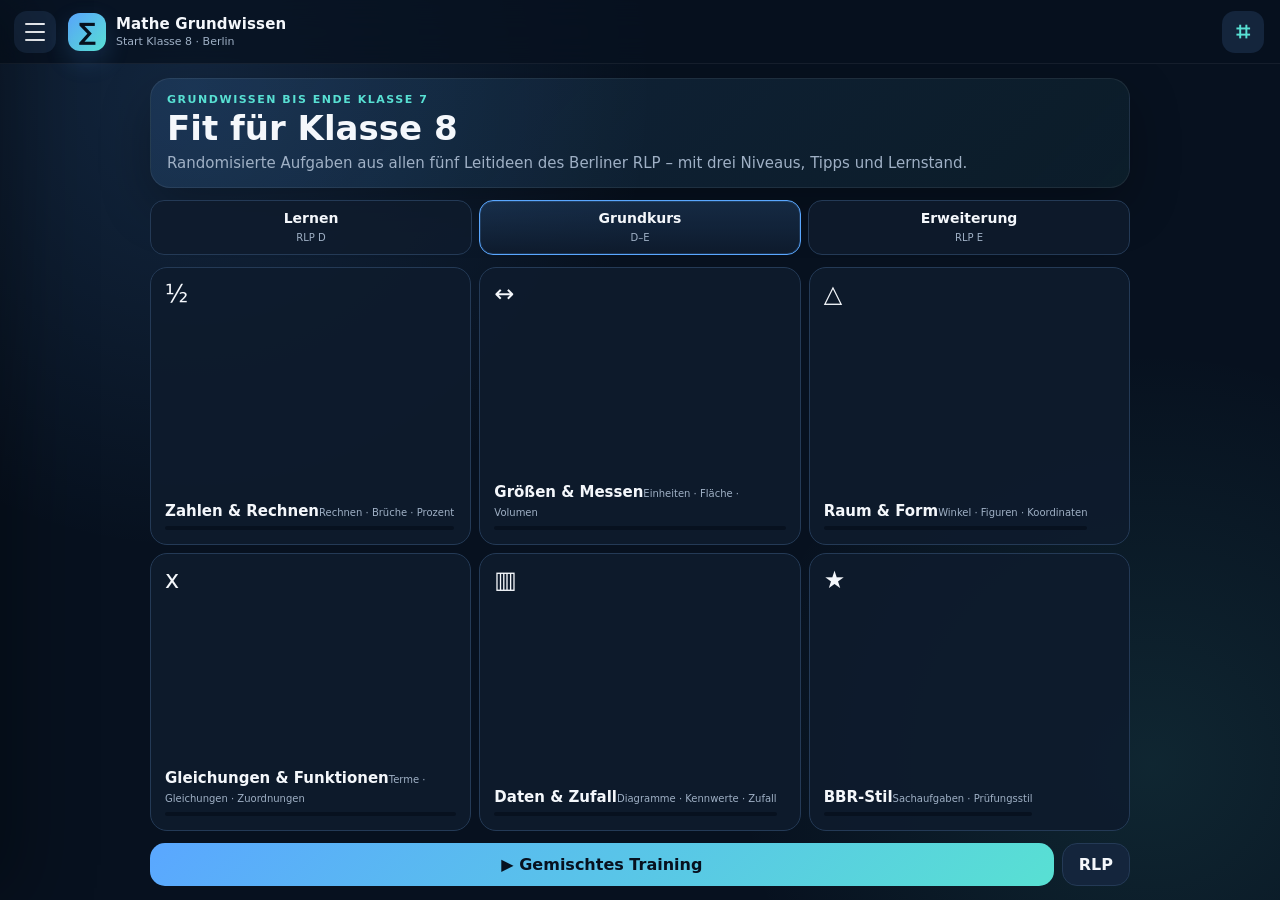
==== commit bb0ced25: "Add persistent learning evaluation to Mathe 8 trainer" ====
--- a/mathe-grundwissen-klasse8/index.html
+++ b/mathe-grundwissen-klasse8/index.html
@@ -6,7 +6,12 @@
   <meta name="theme-color" content="#101827">
   <meta name="description" content="Mathematik-Grundwissentrainer für den Beginn der Klasse 8 – Berlin, Sek I.">
   <title>CHH Mathe – Grundwissen Klasse 8</title>
-  <link rel="stylesheet" href="styles.css?v=2">
+  <link rel="manifest" href="manifest.webmanifest">
+  <link rel="icon" href="icon.svg" type="image/svg+xml">
+  <link rel="stylesheet" href="styles.css?v=3">
+  <style>
+    .eval-overview{display:grid;grid-template-columns:repeat(4,1fr);gap:7px}.eval-overview>div{border:1px solid var(--line);border-radius:14px;background:#081421;padding:10px 5px;text-align:center}.eval-overview b,.eval-overview small{display:block}.eval-overview b{font-size:19px}.eval-overview small{font-size:8px;color:var(--muted);margin-top:2px}.eval-meta{display:flex;justify-content:space-between;gap:10px;color:var(--muted);font-size:9px}.eval-meta b{color:var(--text)}.stats-shell{width:min(94vw,620px)}.stats-shell h3{font-size:11px;margin:2px 0 0;color:var(--text)}.eval-rows{display:grid;gap:7px}.eval-row{border:1px solid var(--line);border-radius:12px;background:#081421;padding:8px}.eval-row-head{display:flex;justify-content:space-between;gap:8px;align-items:center}.eval-row-head b{font-size:10px}.eval-row-head span{font-size:8px;color:var(--muted);white-space:nowrap}.eval-bar{height:6px;border-radius:999px;background:#07111f;overflow:hidden;margin-top:6px}.eval-bar i{display:block;height:100%;border-radius:inherit;background:linear-gradient(90deg,var(--blue),var(--cyan))}.eval-levels{display:grid;grid-template-columns:repeat(3,1fr);gap:6px}.eval-level{border:1px solid var(--line);border-radius:12px;background:#081421;padding:8px;text-align:center}.eval-level b,.eval-level span{display:block}.eval-level b{font-size:9px}.eval-level span{font-size:8px;color:var(--muted);margin-top:2px}@media(max-width:430px){.eval-overview{grid-template-columns:repeat(2,1fr)}.eval-levels{grid-template-columns:1fr}.eval-meta{flex-direction:column;gap:3px}}
+  </style>
 </head>
 <body>
   <div id="app">
@@ -15,7 +20,7 @@
       <div class="brand"><div class="brand-mark">∑</div><div><strong>Mathe Grundwissen</strong><small>Start Klasse 8 · Berlin</small></div></div>
       <button class="icon-btn calc-shortcut" id="calcShortcut" aria-label="Taschenrechner öffnen" title="Taschenrechner">⌗</button>
     </header>
-    <main id="mainView" aria-live="polite"><noscript>Für den Trainer muss JavaScript aktiviert sein.</noscript></main>
+    <main id="mainView" aria-live="polite"></main>
     <div id="toast" class="toast" role="status" aria-live="polite"></div>
     <div id="drawerBackdrop" class="backdrop" hidden></div>
     <aside id="drawer" class="drawer" aria-label="Hauptmenü" aria-hidden="true">
@@ -26,10 +31,15 @@
         <button data-level="e"><b>Erweiterungskurs</b><span>RLP E · anspruchsvoller</span></button>
       </div></div>
       <div class="drawer-actions">
-        <button id="menuHome">⌂ <span>Startseite</span></button><button id="menuCalc">⌗ <span>Taschenrechner</span></button><button id="menuQr">▦ <span>QR-Code dieser Seite</span></button><button id="menuRlp">≡ <span>RLP & Themen</span></button><button id="menuReset">↺ <span>Lernstand zurücksetzen</span></button>
+        <button id="menuHome">⌂ <span>Startseite</span></button>
+        <button id="menuStats">▥ <span>Auswertung</span></button>
+        <button id="menuCalc">⌗ <span>Taschenrechner</span></button>
+        <button id="menuQr">▦ <span>QR-Code dieser Seite</span></button>
+        <button id="menuRlp">≡ <span>RLP & Themen</span></button>
+        <button id="menuReset">↺ <span>Lernstand zurücksetzen</span></button>
       </div>
-      <label class="toggle-row"><span><b>Zusatzthemen</b><small>nur wenn bereits behandelt</small></span><input id="advancedToggle" type="checkbox"><i></i></label>
-      <div class="drawer-foot"><span>v1.1</span><span>Fortschritt bleibt auf diesem Gerät.</span></div>
+      <label class="toggle-row" title="Zusatzthemen der Niveaustufe E, deren Behandlung in Klasse 7 von der schulinternen Reihenfolge abhängt."><span><b>Zusatzthemen</b><small>nur wenn bereits behandelt</small></span><input id="advancedToggle" type="checkbox"><i></i></label>
+      <div class="drawer-foot"><span id="versionLabel">v1.2</span><span>Fortschritt bleibt auf diesem Gerät.</span></div>
     </aside>
 
     <dialog id="calcDialog" class="modal calc-modal"><form method="dialog" class="modal-shell">
@@ -47,7 +57,7 @@
 
     <dialog id="qrDialog" class="modal"><form method="dialog" class="modal-shell compact-modal">
       <div class="modal-head"><div><small>Teilen</small><h2>QR-Code</h2></div><button class="icon-btn plain" value="cancel" aria-label="Schließen">×</button></div>
-      <div id="qrCode" class="qr-box"></div><p class="qr-url" id="qrUrl"></p><p class="muted center">Der QR-Code führt zur aktuell geöffneten Website.</p>
+      <div id="qrCode" class="qr-box"></div><p class="qr-url" id="qrUrl"></p><p class="muted center">Der Code wird automatisch aus der aktuell geöffneten Website-Adresse erzeugt.</p>
     </form></dialog>
 
     <dialog id="infoDialog" class="modal"><form method="dialog" class="modal-shell info-shell">
@@ -55,18 +65,27 @@
       <div class="rlp-summary"><div><b>Lernen</b><span>Niveaustufe D</span></div><div><b>Grundkurs</b><span>D–E</span></div><div><b>Erweiterung</b><span>E</span></div></div>
       <div class="info-grid">
         <article><b>Zahlen & Operationen</b><span>Grundrechenarten, Brüche, Dezimalzahlen, Teilbarkeit; E: rationale Zahlen und Prozentrechnung.</span></article>
-        <article><b>Größen & Messen</b><span>Einheiten, Umfang, Fläche, Volumen, Maßstab und zusammengesetzte Größen.</span></article>
+        <article><b>Größen & Messen</b><span>Einheiten, Umfang, Fläche, Volumen; maßstäbliche und zusammengesetzte Größen.</span></article>
         <article><b>Raum & Form</b><span>Winkel, Dreiecke, Symmetrie, Koordinaten, Kongruenz und geometrische Beziehungen.</span></article>
-        <article><b>Gleichungen & Funktionen</b><span>Terme, Gleichungen, direkte und indirekte Proportionalität.</span></article>
-        <article><b>Daten & Zufall</b><span>Diagramme, Kennwerte, Häufigkeiten, Zufallsexperimente und Kombinatorik.</span></article>
-        <article><b>BBR-Stil</b><span>Neu formulierte, alltagsbezogene Aufgaben im Stil zentraler Prüfungen.</span></article>
+        <article><b>Gleichungen & Funktionen</b><span>Terme, Gleichungen, direkte Proportionalität; E: Verhältnisgleichungen und indirekte Proportionalität.</span></article>
+        <article><b>Daten & Zufall</b><span>Diagramme, Kennwerte, Häufigkeiten, einfache Zufallsexperimente und Kombinatorik.</span></article>
+        <article><b>BBR-Stil</b><span>Neu formulierte, alltagsbezogene Aufgaben im Stil zentraler Prüfungen – nur mit bereits bekanntem Stoff.</span></article>
       </div>
-      <p class="source-note">Grundlage: Fachteil C Mathematik des Rahmenlehrplans Berlin-Brandenburg, amtliche Fassung 2023. Inhalte der Doppeljahrgangsstufe 7/8, die schulabhängig noch nicht behandelt wurden, sind als Zusatzthemen zuschaltbar.</p>
+      <p class="source-note">Grundlage: Fachteil C Mathematik des Rahmenlehrplans Berlin-Brandenburg, amtliche Fassung 2023. Die Doppeljahrgangsstufe 7/8 lässt schulinterne Reihenfolgen zu; deshalb sind weiterführende E-Themen standardmäßig ausgeschaltet.</p>
     </form></dialog>
 
-    <dialog id="confirmDialog" class="modal"><form method="dialog" class="modal-shell compact-modal"><div class="modal-head"><div><small>Lernstand</small><h2>Zurücksetzen?</h2></div></div><p>Alle auf diesem Gerät gespeicherten Treffer und Fehler werden gelöscht.</p><div class="dialog-actions"><button value="cancel" class="btn ghost">Abbrechen</button><button value="ok" id="confirmReset" class="btn danger-btn">Zurücksetzen</button></div></form></dialog>
+    <dialog id="statsDialog" class="modal"><form method="dialog" class="modal-shell stats-shell">
+      <div class="modal-head"><div><small>Lernstand</small><h2>Auswertung</h2></div><button class="icon-btn plain" value="cancel" aria-label="Schließen">×</button></div>
+      <div id="statsContent"></div>
+      <p class="source-note">Die Auswertung wird ausschließlich lokal auf diesem Gerät gespeichert. Sie berücksichtigt alle seit dem letzten Zurücksetzen beantworteten Aufgaben.</p>
+    </form></dialog>
 
-    <script src="app.js?v=2"></script>
+    <dialog id="confirmDialog" class="modal"><form method="dialog" class="modal-shell compact-modal">
+      <div class="modal-head"><div><small>Lernstand</small><h2>Zurücksetzen?</h2></div></div><p>Alle auf diesem Gerät gespeicherten Treffer, Fehler und Serien werden gelöscht.</p>
+      <div class="dialog-actions"><button value="cancel" class="btn ghost">Abbrechen</button><button value="ok" id="confirmReset" class="btn danger-btn">Zurücksetzen</button></div>
+    </form></dialog>
+
+    <script src="app.js?v=3"></script>
   </div>
 </body>
 </html>
--- a/mathe-grundwissen-klasse8/styles.css
+++ b/mathe-grundwissen-klasse8/styles.css
@@ -0,0 +1,4 @@
+:root{
+  --bg:#07111f;--panel:#0e1b2d;--panel2:#14253c;--line:#243a56;--text:#f4f7fb;--muted:#9fb0c5;--blue:#5aa7ff;--cyan:#58e0d3;--green:#65d38e;--yellow:#ffd166;--red:#ff7373;--violet:#b99cff;--shadow:0 18px 50px rgba(0,0,0,.28);--r:20px
+}
+*{box-sizing:border-box}html,body,#app{width:100%;height:100%;margin:0;overflow:hidden}html{background:var(--bg)}body{min-height:100vh;min-height:100dvh;font-family:Inter,ui-sans-serif,system-ui,-apple-system,BlinkMacSystemFont,"Segoe UI",sans-serif;color:var(--text);background:radial-gradient(circle at 15% 10%,rgba(90,167,255,.14),transparent 34%),radial-gradient(circle at 90% 85%,rgba(88,224,211,.10),transparent 30%),var(--bg);-webkit-tap-highlight-color:transparent}button,input{font:inherit}button{touch-action:manipulation}#app{display:grid;grid-template-rows:auto minmax(0,1fr);position:relative}.topbar{height:64px;min-height:64px;padding:env(safe-area-inset-top) max(14px,env(safe-area-inset-right)) 0 max(14px,env(safe-area-inset-left));display:grid;grid-template-columns:44px minmax(0,1fr) 44px;gap:10px;align-items:center;border-bottom:1px solid rgba(255,255,255,.06);background:rgba(7,17,31,.78);backdrop-filter:blur(16px);z-index:4}.brand{display:flex;align-items:center;gap:10px;min-width:0}.brand-mark{width:38px;height:38px;border-radius:12px;display:grid;place-items:center;background:linear-gradient(135deg,var(--blue),var(--cyan));color:#07111f;font-size:24px;font-weight:900;box-shadow:0 10px 25px rgba(90,167,255,.18)}.brand strong,.brand small{display:block;white-space:nowrap;overflow:hidden;text-overflow:ellipsis}.brand strong{font-size:15px;letter-spacing:.01em}.brand small{font-size:11px;color:var(--muted);margin-top:2px}.icon-btn{width:42px;height:42px;border:0;border-radius:13px;display:grid;place-items:center;color:var(--text);background:var(--panel2);cursor:pointer;font-weight:800;font-size:22px}.icon-btn:active{transform:scale(.96)}.icon-btn.plain{background:transparent}#menuBtn{gap:4px;padding:11px}#menuBtn span{height:2px;width:20px;border-radius:2px;background:var(--text);display:block}.calc-shortcut{font-size:24px;color:var(--cyan)}#mainView{min-height:0;overflow:hidden;width:100%;height:100%;padding:14px max(14px,env(safe-area-inset-right)) max(14px,env(safe-area-inset-bottom)) max(14px,env(safe-area-inset-left))}.home-screen,.trainer-screen,.result-screen{width:min(100%,980px);height:100%;margin:0 auto;min-height:0}.home-screen{display:grid;grid-template-rows:auto auto minmax(0,1fr) auto;gap:10px}.hero{border:1px solid rgba(255,255,255,.07);border-radius:var(--r);padding:14px 16px;background:linear-gradient(135deg,rgba(90,167,255,.12),rgba(88,224,211,.06));box-shadow:var(--shadow)}.kicker{font-size:11px;text-transform:uppercase;letter-spacing:.14em;color:var(--cyan);font-weight:800}.hero h1{font-size:clamp(21px,5vw,34px);line-height:1.05;margin:5px 0 6px}.hero p{font-size:clamp(12px,2.7vw,15px);color:var(--muted);margin:0;line-height:1.35}.level-picker{display:grid;grid-template-columns:repeat(3,1fr);gap:7px}.level-picker button{border:1px solid var(--line);border-radius:14px;background:rgba(14,27,45,.86);color:var(--muted);padding:9px 7px;min-width:0;cursor:pointer}.level-picker button b{display:block;color:var(--text);font-size:clamp(11px,2.7vw,14px);white-space:nowrap;overflow:hidden;text-overflow:ellipsis}.level-picker button small{font-size:10px}.level-picker button.active{border-color:var(--blue);background:linear-gradient(180deg,rgba(90,167,255,.18),rgba(14,27,45,.92));box-shadow:inset 0 0 0 1px rgba(90,167,255,.18)}.topic-grid{min-height:0;display:grid;grid-template-columns:repeat(2,minmax(0,1fr));grid-template-rows:repeat(3,minmax(0,1fr));gap:8px}.topic-card{border:1px solid var(--line);border-radius:17px;background:rgba(14,27,45,.9);color:var(--text);padding:10px 11px;text-align:left;cursor:pointer;min-height:0;display:flex;flex-direction:column;justify-content:space-between;overflow:hidden;transition:.18s ease}.topic-card:active{transform:scale(.985)}.topic-icon{font-size:clamp(17px,4vw,24px);line-height:1}.topic-card b{font-size:clamp(12px,3.1vw,15px);line-height:1.1;margin-top:5px}.topic-card small{font-size:10px;color:var(--muted);line-height:1.15;margin-top:3px}.mini-progress{height:4px;background:#07111f;border-radius:8px;overflow:hidden;margin-top:6px}.mini-progress i{display:block;height:100%;border-radius:inherit;background:linear-gradient(90deg,var(--blue),var(--cyan))}.start-row{display:grid;grid-template-columns:minmax(0,1fr) auto;gap:8px}.btn{border:0;border-radius:15px;padding:11px 16px;font-weight:800;cursor:pointer;color:#07111f;background:linear-gradient(135deg,var(--blue),var(--cyan))}.btn.secondary{background:var(--panel2);color:var(--text);border:1px solid var(--line)}.btn.ghost{background:transparent;color:var(--text);border:1px solid var(--line)}.trainer-screen{display:grid;grid-template-rows:auto minmax(0,1fr) auto;gap:9px}.session-head{display:grid;grid-template-columns:minmax(0,1fr) auto;gap:10px;align-items:center}.session-meta{min-width:0}.session-meta .line1{display:flex;gap:7px;align-items:center;min-width:0}.session-meta b{font-size:13px;white-space:nowrap;overflow:hidden;text-overflow:ellipsis}.pill{font-size:10px;padding:4px 7px;border-radius:999px;background:rgba(90,167,255,.14);color:var(--blue);border:1px solid rgba(90,167,255,.24);white-space:nowrap}.session-meta small{display:block;color:var(--muted);font-size:10px;margin-top:4px}.score-pill{font-size:12px;border:1px solid var(--line);background:var(--panel);padding:7px 9px;border-radius:12px;white-space:nowrap}.progress-track{grid-column:1/-1;height:5px;border-radius:9px;overflow:hidden;background:var(--panel2)}.progress-track i{height:100%;display:block;background:linear-gradient(90deg,var(--blue),var(--cyan));transition:width .25s ease}.question-card{min-height:0;border:1px solid rgba(255,255,255,.07);border-radius:22px;background:linear-gradient(180deg,rgba(20,37,60,.96),rgba(14,27,45,.96));box-shadow:var(--shadow);padding:clamp(13px,3vw,21px);display:grid;grid-template-rows:auto minmax(0,1fr) auto;gap:8px;overflow:hidden}.q-top{display:flex;justify-content:space-between;align-items:center;gap:8px}.q-label{font-size:10px;text-transform:uppercase;letter-spacing:.12em;color:var(--cyan);font-weight:800}.q-difficulty{font-size:10px;color:var(--muted)}.q-body{min-height:0;display:flex;flex-direction:column;align-items:center;justify-content:center;gap:clamp(7px,2vh,14px);text-align:center;overflow:hidden}.q-body h2{margin:0;max-width:850px;font-size:clamp(18px,4.7vw,31px);line-height:1.15;font-weight:800}.q-context{font-size:clamp(11px,2.6vw,14px);color:var(--muted);line-height:1.3;max-width:760px}.visual{width:min(100%,460px);max-height:31%;display:grid;place-items:center}.visual svg{max-width:100%;max-height:100%;display:block}.answer-area{width:min(100%,680px);margin:0 auto}.mc-grid{display:grid;grid-template-columns:repeat(2,minmax(0,1fr));gap:7px}.answer-btn{border:1px solid var(--line);border-radius:14px;background:#0b1727;color:var(--text);min-height:46px;padding:9px;font-weight:750;cursor:pointer}.answer-btn.selected{border-color:var(--blue);box-shadow:inset 0 0 0 1px var(--blue);background:rgba(90,167,255,.12)}.answer-btn.correct{border-color:var(--green);background:rgba(101,211,142,.12)}.answer-btn.wrong{border-color:var(--red);background:rgba(255,115,115,.12)}.numeric-row{display:grid;grid-template-columns:minmax(0,1fr) auto;gap:8px}.answer-input{width:100%;height:48px;border-radius:14px;border:1px solid var(--line);background:#081421;color:var(--text);padding:0 14px;font-size:19px;font-weight:800;outline:none}.answer-input:focus{border-color:var(--blue);box-shadow:0 0 0 3px rgba(90,167,255,.12)}.unit-label{display:flex;align-items:center;color:var(--muted);font-weight:700;font-size:13px}.q-feedback{min-height:39px;border-radius:13px;padding:7px 9px;display:flex;align-items:center;gap:8px;background:rgba(7,17,31,.55);font-size:11px;line-height:1.25;color:var(--muted)}.q-feedback strong{color:var(--text)}.q-feedback.good{border:1px solid rgba(101,211,142,.35);background:rgba(101,211,142,.08)}.q-feedback.bad{border:1px solid rgba(255,115,115,.32);background:rgba(255,115,115,.07)}.session-actions{display:grid;grid-template-columns:auto minmax(0,1fr) auto;gap:8px}.session-actions .btn{padding:10px 13px}.session-actions .main-action{width:100%}.result-screen{display:grid;place-items:center}.result-card{width:min(100%,600px);max-height:100%;border:1px solid var(--line);border-radius:24px;background:linear-gradient(180deg,var(--panel2),var(--panel));box-shadow:var(--shadow);padding:clamp(16px,4vw,26px);text-align:center}.result-ring{width:104px;height:104px;border-radius:50%;margin:0 auto 10px;display:grid;place-items:center;background:conic-gradient(var(--cyan) var(--pct),var(--line) 0)}.result-ring div{width:82px;height:82px;border-radius:50%;background:var(--panel);display:grid;place-items:center}.result-ring b{font-size:26px}.result-card h2{margin:4px 0 5px;font-size:25px}.result-card p{margin:0;color:var(--muted);font-size:13px}.result-stats{display:grid;grid-template-columns:repeat(3,1fr);gap:7px;margin:14px 0}.result-stats div{border:1px solid var(--line);border-radius:14px;padding:9px 5px;background:#0a1727}.result-stats b{display:block;font-size:18px}.result-stats small{color:var(--muted);font-size:9px}.result-actions{display:grid;grid-template-columns:1fr 1fr;gap:8px}.backdrop{position:fixed;inset:0;background:rgba(0,0,0,.52);z-index:20;backdrop-filter:blur(3px)}.drawer{position:fixed;z-index:21;left:0;top:0;bottom:0;width:min(88vw,360px);background:#0a1626;border-right:1px solid var(--line);box-shadow:35px 0 70px rgba(0,0,0,.3);padding:max(16px,env(safe-area-inset-top)) 16px max(16px,env(safe-area-inset-bottom));transform:translateX(-104%);transition:transform .23s ease;display:grid;grid-template-rows:auto auto minmax(0,1fr) auto auto;gap:13px;overflow:hidden}.drawer.open{transform:translateX(0)}.drawer-head{display:flex;justify-content:space-between;align-items:center}.drawer-head small,.drawer-label{color:var(--muted);font-size:10px;text-transform:uppercase;letter-spacing:.13em}.drawer-head h2{margin:2px 0 0;font-size:24px}.drawer-label{margin:0 0 6px}.level-stack{display:grid;gap:5px}.level-stack button{border:1px solid var(--line);background:var(--panel);color:var(--text);border-radius:12px;padding:8px 10px;text-align:left;cursor:pointer}.level-stack button b,.level-stack button span{display:block}.level-stack button b{font-size:12px}.level-stack button span{font-size:9px;color:var(--muted);margin-top:2px}.level-stack button.active{border-color:var(--blue);background:rgba(90,167,255,.10)}.drawer-actions{display:grid;align-content:start;gap:5px}.drawer-actions button{min-height:43px;border:0;border-radius:12px;background:transparent;color:var(--text);display:grid;grid-template-columns:28px 1fr;align-items:center;text-align:left;padding:7px 9px;cursor:pointer}.drawer-actions button:hover{background:var(--panel)}.drawer-actions span{font-size:13px}.toggle-row{display:grid;grid-template-columns:minmax(0,1fr) auto;gap:9px;align-items:center;border:1px solid var(--line);border-radius:13px;padding:9px 10px;background:var(--panel)}.toggle-row b,.toggle-row small{display:block}.toggle-row b{font-size:11px}.toggle-row small{font-size:9px;color:var(--muted);margin-top:2px}.toggle-row input{display:none}.toggle-row i{width:38px;height:22px;border-radius:999px;background:#26384e;position:relative;transition:.2s}.toggle-row i::after{content:"";position:absolute;width:16px;height:16px;border-radius:50%;background:white;left:3px;top:3px;transition:.2s}.toggle-row input:checked+i{background:var(--blue)}.toggle-row input:checked+i::after{left:19px}.drawer-foot{display:flex;justify-content:space-between;gap:8px;color:var(--muted);font-size:8px}.modal{width:min(94vw,520px);max-width:94vw;max-height:92dvh;border:1px solid var(--line);border-radius:22px;padding:0;background:#0b1727;color:var(--text);box-shadow:0 30px 90px rgba(0,0,0,.5)}.modal::backdrop{background:rgba(0,0,0,.68);backdrop-filter:blur(5px)}.modal-shell{padding:16px;margin:0;display:grid;gap:12px;max-height:90dvh;overflow:hidden}.compact-modal{width:min(94vw,390px);margin:auto}.modal-head{display:flex;justify-content:space-between;align-items:center}.modal-head small{font-size:9px;text-transform:uppercase;letter-spacing:.13em;color:var(--cyan)}.modal-head h2{margin:2px 0 0;font-size:21px}.calc-display{background:#06101c;border:1px solid var(--line);border-radius:16px;padding:9px 11px;text-align:right;overflow:hidden}.calc-expression{color:var(--muted);font-size:11px;white-space:nowrap;overflow:hidden;text-overflow:ellipsis;min-height:16px}.calc-result{font-size:clamp(25px,7vw,36px);font-weight:850;white-space:nowrap;overflow:hidden;text-overflow:ellipsis}.calc-grid{display:grid;grid-template-columns:repeat(4,1fr);gap:6px}.calc-grid button{height:clamp(42px,8vh,54px);border:1px solid var(--line);border-radius:12px;background:var(--panel2);color:var(--text);font-weight:800;font-size:16px;cursor:pointer}.calc-grid button.op{color:var(--cyan)}.calc-grid button.danger{color:var(--red)}.calc-grid button.equals{background:linear-gradient(135deg,var(--blue),var(--cyan));color:#07111f}.qr-box{width:min(62vw,250px);aspect-ratio:1;margin:2px auto;padding:12px;background:white;border-radius:16px;display:grid;place-items:center;overflow:hidden}.qr-box img,.qr-box canvas{max-width:100%;max-height:100%}.qr-url{font-size:9px;color:var(--muted);word-break:break-all;text-align:center;margin:0}.muted{color:var(--muted);font-size:11px;line-height:1.35;margin:0}.center{text-align:center}.info-shell{width:min(94vw,700px)}.rlp-summary{display:grid;grid-template-columns:repeat(3,1fr);gap:6px}.rlp-summary div{border:1px solid var(--line);border-radius:12px;padding:8px;background:var(--panel);text-align:center}.rlp-summary b,.rlp-summary span{display:block}.rlp-summary b{font-size:10px}.rlp-summary span{color:var(--muted);font-size:8px;margin-top:2px}.info-grid{display:grid;grid-template-columns:1fr 1fr;gap:6px}.info-grid article{border:1px solid var(--line);border-radius:12px;padding:8px;background:#081421}.info-grid b,.info-grid span{display:block}.info-grid b{font-size:10px}.info-grid span{font-size:8.5px;color:var(--muted);line-height:1.28;margin-top:3px}.source-note{font-size:8px;color:var(--muted);line-height:1.35;margin:0}.dialog-actions{display:grid;grid-template-columns:1fr 1fr;gap:8px}.danger-btn{background:var(--red);color:#260606}.toast{position:fixed;z-index:50;left:50%;bottom:max(18px,env(safe-area-inset-bottom));transform:translate(-50%,18px);background:#13233a;border:1px solid var(--line);border-radius:999px;padding:9px 13px;color:var(--text);font-size:11px;opacity:0;pointer-events:none;transition:.2s;box-shadow:var(--shadow);white-space:nowrap}.toast.show{opacity:1;transform:translate(-50%,0)}@media (min-width:720px){.topic-grid{grid-template-columns:repeat(3,1fr);grid-template-rows:repeat(2,1fr)}.home-screen{gap:12px}.topic-card{padding:14px}}@media (max-height:700px){.topbar{height:56px;min-height:56px}#mainView{padding-top:9px;padding-bottom:9px}.hero{padding:10px 13px}.hero h1{font-size:20px}.hero p{font-size:11px}.level-picker button{padding:6px 5px}.topic-card{padding:7px 9px}.topic-card small{font-size:8.5px}.mini-progress{margin-top:4px}.btn{padding:9px 13px}.question-card{padding:11px;gap:5px}.q-body h2{font-size:clamp(16px,4.3vw,24px)}.q-context{font-size:10px}.answer-btn{min-height:39px;padding:6px;font-size:12px}.answer-input{height:42px;font-size:16px}.q-feedback{min-height:32px;padding:5px 8px;font-size:9.5px}.session-actions .btn{padding:8px 11px;font-size:11px}}@media (max-height:590px){.hero p,.topic-card small,.session-meta small{display:none}.hero{padding:8px 11px}.hero h1{margin:2px 0;font-size:18px}.topic-card b{font-size:11px}.q-context{display:none}.visual{max-height:24%}}@media (prefers-reduced-motion:reduce){*,*::before,*::after{scroll-behavior:auto!important;transition:none!important;animation:none!important}}
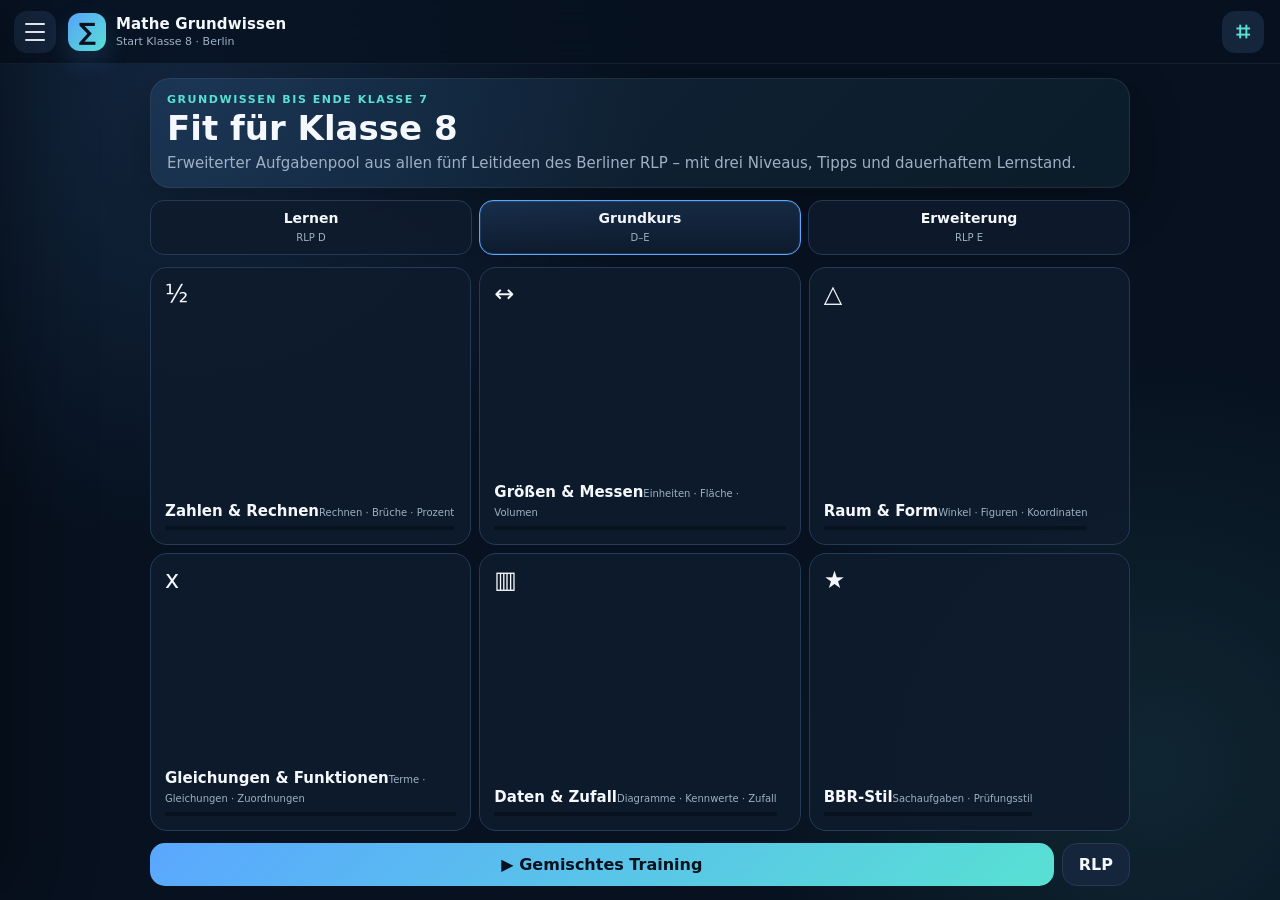
==== commit 76607f5a: "Add files via upload" ====
--- a/mathe-grundwissen-klasse8/index.html
+++ b/mathe-grundwissen-klasse8/index.html
@@ -1,91 +1,126 @@
-<!doctype html>
-<html lang="de">
-<head>
-  <meta charset="utf-8">
-  <meta name="viewport" content="width=device-width, initial-scale=1, viewport-fit=cover">
-  <meta name="theme-color" content="#101827">
-  <meta name="description" content="Mathematik-Grundwissentrainer für den Beginn der Klasse 8 – Berlin, Sek I.">
-  <title>CHH Mathe – Grundwissen Klasse 8</title>
-  <link rel="manifest" href="manifest.webmanifest">
-  <link rel="icon" href="icon.svg" type="image/svg+xml">
-  <link rel="stylesheet" href="styles.css?v=3">
-  <style>
-    .eval-overview{display:grid;grid-template-columns:repeat(4,1fr);gap:7px}.eval-overview>div{border:1px solid var(--line);border-radius:14px;background:#081421;padding:10px 5px;text-align:center}.eval-overview b,.eval-overview small{display:block}.eval-overview b{font-size:19px}.eval-overview small{font-size:8px;color:var(--muted);margin-top:2px}.eval-meta{display:flex;justify-content:space-between;gap:10px;color:var(--muted);font-size:9px}.eval-meta b{color:var(--text)}.stats-shell{width:min(94vw,620px)}.stats-shell h3{font-size:11px;margin:2px 0 0;color:var(--text)}.eval-rows{display:grid;gap:7px}.eval-row{border:1px solid var(--line);border-radius:12px;background:#081421;padding:8px}.eval-row-head{display:flex;justify-content:space-between;gap:8px;align-items:center}.eval-row-head b{font-size:10px}.eval-row-head span{font-size:8px;color:var(--muted);white-space:nowrap}.eval-bar{height:6px;border-radius:999px;background:#07111f;overflow:hidden;margin-top:6px}.eval-bar i{display:block;height:100%;border-radius:inherit;background:linear-gradient(90deg,var(--blue),var(--cyan))}.eval-levels{display:grid;grid-template-columns:repeat(3,1fr);gap:6px}.eval-level{border:1px solid var(--line);border-radius:12px;background:#081421;padding:8px;text-align:center}.eval-level b,.eval-level span{display:block}.eval-level b{font-size:9px}.eval-level span{font-size:8px;color:var(--muted);margin-top:2px}@media(max-width:430px){.eval-overview{grid-template-columns:repeat(2,1fr)}.eval-levels{grid-template-columns:1fr}.eval-meta{flex-direction:column;gap:3px}}
-  </style>
-</head>
-<body>
-  <div id="app">
-    <header class="topbar">
-      <button class="icon-btn" id="menuBtn" aria-label="Menü öffnen" title="Menü"><span></span><span></span><span></span></button>
-      <div class="brand"><div class="brand-mark">∑</div><div><strong>Mathe Grundwissen</strong><small>Start Klasse 8 · Berlin</small></div></div>
-      <button class="icon-btn calc-shortcut" id="calcShortcut" aria-label="Taschenrechner öffnen" title="Taschenrechner">⌗</button>
-    </header>
-    <main id="mainView" aria-live="polite"></main>
-    <div id="toast" class="toast" role="status" aria-live="polite"></div>
-    <div id="drawerBackdrop" class="backdrop" hidden></div>
-    <aside id="drawer" class="drawer" aria-label="Hauptmenü" aria-hidden="true">
-      <div class="drawer-head"><div><small>CHH · Mathematik</small><h2>Menü</h2></div><button class="icon-btn plain" id="closeDrawer" aria-label="Menü schließen">×</button></div>
-      <div class="drawer-section"><p class="drawer-label">Niveau</p><div class="level-stack" id="drawerLevels">
-        <button data-level="lernen"><b>Lernen</b><span>RLP D · stark gestützt</span></button>
-        <button data-level="g"><b>Grundkurs</b><span>RLP D–E</span></button>
-        <button data-level="e"><b>Erweiterungskurs</b><span>RLP E · anspruchsvoller</span></button>
-      </div></div>
-      <div class="drawer-actions">
-        <button id="menuHome">⌂ <span>Startseite</span></button>
-        <button id="menuStats">▥ <span>Auswertung</span></button>
-        <button id="menuCalc">⌗ <span>Taschenrechner</span></button>
-        <button id="menuQr">▦ <span>QR-Code dieser Seite</span></button>
-        <button id="menuRlp">≡ <span>RLP & Themen</span></button>
-        <button id="menuReset">↺ <span>Lernstand zurücksetzen</span></button>
-      </div>
-      <label class="toggle-row" title="Zusatzthemen der Niveaustufe E, deren Behandlung in Klasse 7 von der schulinternen Reihenfolge abhängt."><span><b>Zusatzthemen</b><small>nur wenn bereits behandelt</small></span><input id="advancedToggle" type="checkbox"><i></i></label>
-      <div class="drawer-foot"><span id="versionLabel">v1.2</span><span>Fortschritt bleibt auf diesem Gerät.</span></div>
-    </aside>
-
-    <dialog id="calcDialog" class="modal calc-modal"><form method="dialog" class="modal-shell">
-      <div class="modal-head"><div><small>Werkzeug</small><h2>Taschenrechner</h2></div><button class="icon-btn plain" value="cancel" aria-label="Schließen">×</button></div>
-      <div class="calc-display"><div id="calcExpression" class="calc-expression">&nbsp;</div><div id="calcResult" class="calc-result">0</div></div>
-      <div id="calcGrid" class="calc-grid">
-        <button type="button" data-calc="clear" class="danger">C</button><button type="button" data-calc="back">⌫</button><button type="button" data-calc="(">(</button><button type="button" data-calc=")">)</button>
-        <button type="button" data-calc="7">7</button><button type="button" data-calc="8">8</button><button type="button" data-calc="9">9</button><button type="button" data-calc="/" class="op">÷</button>
-        <button type="button" data-calc="4">4</button><button type="button" data-calc="5">5</button><button type="button" data-calc="6">6</button><button type="button" data-calc="*" class="op">×</button>
-        <button type="button" data-calc="1">1</button><button type="button" data-calc="2">2</button><button type="button" data-calc="3">3</button><button type="button" data-calc="-" class="op">−</button>
-        <button type="button" data-calc="0">0</button><button type="button" data-calc=",">,</button><button type="button" data-calc="%">%</button><button type="button" data-calc="+" class="op">+</button>
-        <button type="button" data-calc="sqrt">√</button><button type="button" data-calc="square">x²</button><button type="button" data-calc="pi">π</button><button type="button" data-calc="equals" class="equals">=</button>
-      </div>
-    </form></dialog>
-
-    <dialog id="qrDialog" class="modal"><form method="dialog" class="modal-shell compact-modal">
-      <div class="modal-head"><div><small>Teilen</small><h2>QR-Code</h2></div><button class="icon-btn plain" value="cancel" aria-label="Schließen">×</button></div>
-      <div id="qrCode" class="qr-box"></div><p class="qr-url" id="qrUrl"></p><p class="muted center">Der Code wird automatisch aus der aktuell geöffneten Website-Adresse erzeugt.</p>
-    </form></dialog>
-
-    <dialog id="infoDialog" class="modal"><form method="dialog" class="modal-shell info-shell">
-      <div class="modal-head"><div><small>Curriculum</small><h2>RLP & Themen</h2></div><button class="icon-btn plain" value="cancel" aria-label="Schließen">×</button></div>
-      <div class="rlp-summary"><div><b>Lernen</b><span>Niveaustufe D</span></div><div><b>Grundkurs</b><span>D–E</span></div><div><b>Erweiterung</b><span>E</span></div></div>
-      <div class="info-grid">
-        <article><b>Zahlen & Operationen</b><span>Grundrechenarten, Brüche, Dezimalzahlen, Teilbarkeit; E: rationale Zahlen und Prozentrechnung.</span></article>
-        <article><b>Größen & Messen</b><span>Einheiten, Umfang, Fläche, Volumen; maßstäbliche und zusammengesetzte Größen.</span></article>
-        <article><b>Raum & Form</b><span>Winkel, Dreiecke, Symmetrie, Koordinaten, Kongruenz und geometrische Beziehungen.</span></article>
-        <article><b>Gleichungen & Funktionen</b><span>Terme, Gleichungen, direkte Proportionalität; E: Verhältnisgleichungen und indirekte Proportionalität.</span></article>
-        <article><b>Daten & Zufall</b><span>Diagramme, Kennwerte, Häufigkeiten, einfache Zufallsexperimente und Kombinatorik.</span></article>
-        <article><b>BBR-Stil</b><span>Neu formulierte, alltagsbezogene Aufgaben im Stil zentraler Prüfungen – nur mit bereits bekanntem Stoff.</span></article>
-      </div>
-      <p class="source-note">Grundlage: Fachteil C Mathematik des Rahmenlehrplans Berlin-Brandenburg, amtliche Fassung 2023. Die Doppeljahrgangsstufe 7/8 lässt schulinterne Reihenfolgen zu; deshalb sind weiterführende E-Themen standardmäßig ausgeschaltet.</p>
-    </form></dialog>
-
-    <dialog id="statsDialog" class="modal"><form method="dialog" class="modal-shell stats-shell">
-      <div class="modal-head"><div><small>Lernstand</small><h2>Auswertung</h2></div><button class="icon-btn plain" value="cancel" aria-label="Schließen">×</button></div>
-      <div id="statsContent"></div>
-      <p class="source-note">Die Auswertung wird ausschließlich lokal auf diesem Gerät gespeichert. Sie berücksichtigt alle seit dem letzten Zurücksetzen beantworteten Aufgaben.</p>
-    </form></dialog>
-
-    <dialog id="confirmDialog" class="modal"><form method="dialog" class="modal-shell compact-modal">
-      <div class="modal-head"><div><small>Lernstand</small><h2>Zurücksetzen?</h2></div></div><p>Alle auf diesem Gerät gespeicherten Treffer, Fehler und Serien werden gelöscht.</p>
-      <div class="dialog-actions"><button value="cancel" class="btn ghost">Abbrechen</button><button value="ok" id="confirmReset" class="btn danger-btn">Zurücksetzen</button></div>
-    </form></dialog>
-
-    <script src="app.js?v=3"></script>
-  </div>
-</body>
-</html>+<!doctype html>
+<html lang="de">
+<head>
+  <meta charset="utf-8">
+  <meta name="viewport" content="width=device-width, initial-scale=1, maximum-scale=1, user-scalable=no, viewport-fit=cover">
+  <meta name="theme-color" content="#101827">
+  <meta name="description" content="Mathematik-Grundwissentrainer für den Beginn der Klasse 8 – Berlin, Sek I.">
+  <meta name="mobile-web-app-capable" content="yes">
+  <meta name="apple-mobile-web-app-capable" content="yes">
+  <meta name="apple-mobile-web-app-status-bar-style" content="black-translucent">
+  <title>CHH Mathe – Grundwissen Klasse 8</title>
+  <link rel="manifest" href="manifest.webmanifest">
+  <link rel="icon" href="icon.svg" type="image/svg+xml">
+  <link rel="apple-touch-icon" href="icon.svg">
+  <link rel="stylesheet" href="styles.css?v=6">
+</head>
+<body>
+  <div id="app">
+    <header class="topbar">
+      <button class="icon-btn" id="menuBtn" aria-label="Menü öffnen" title="Menü"><span></span><span></span><span></span></button>
+      <div class="brand"><div class="brand-mark">∑</div><div><strong>Mathe Grundwissen</strong><small>Start Klasse 8 · Berlin</small></div></div>
+      <button class="icon-btn calc-shortcut" id="calcShortcut" aria-label="Taschenrechner öffnen" title="Taschenrechner">⌗</button>
+    </header>
+    <main id="mainView" aria-live="polite"></main>
+    <div id="toast" class="toast" role="status" aria-live="polite"></div>
+    <div id="drawerBackdrop" class="backdrop" hidden></div>
+    <aside id="drawer" class="drawer" aria-label="Hauptmenü" aria-hidden="true">
+      <div class="drawer-head"><div><small>CHH · Mathematik</small><h2>Menü</h2></div><button class="icon-btn plain" id="closeDrawer" aria-label="Menü schließen">×</button></div>
+      <div class="drawer-body scrollable">
+        <div class="drawer-section"><p class="drawer-label">Niveau</p><div class="level-stack" id="drawerLevels">
+          <button data-level="lernen"><b>Lernen</b><span>RLP D · stark gestützt</span></button>
+          <button data-level="g"><b>Grundkurs</b><span>RLP D–E</span></button>
+          <button data-level="e"><b>Erweiterungskurs</b><span>RLP E · anspruchsvoller</span></button>
+        </div></div>
+        <div class="drawer-actions">
+          <button id="menuHome">⌂ <span>Startseite</span></button>
+          <button id="menuStats">▥ <span>Auswertung</span></button>
+          <button id="menuMail">✉ <span>Auswertung senden</span></button>
+          <button id="menuSheet">⎙ <span>Arbeitsblatt als PDF</span></button>
+          <button id="menuCalc">⌗ <span>Taschenrechner</span></button>
+          <button id="menuQr">▦ <span>QR-Code dieser Seite</span></button>
+          <button id="menuRlp">≡ <span>RLP & Themen</span></button>
+          <button id="menuReset">↺ <span>Lernstand zurücksetzen</span></button>
+        </div>
+        <label class="toggle-row" title="Zusatzthemen der Niveaustufe E, deren Behandlung in Klasse 7 von der schulinternen Reihenfolge abhängt."><span><b>Zusatzthemen</b><small>nur wenn bereits behandelt</small></span><input id="advancedToggle" type="checkbox"><i></i></label>
+        <p class="drawer-hint">Eingaben erfolgen über das App-Tastenfeld: Brüche mit <b>/</b> (z. B. 3/4), gemischte Zahlen mit Leerzeichen (z. B. 2 1/2), Dezimalzahlen mit Komma. Über <b>ABC</b> lassen sich Terme und Wörter eingeben.</p>
+      </div>
+      <div class="drawer-foot"><span id="versionLabel">v1.5</span><span>Fortschritt bleibt auf diesem Gerät.</span></div>
+    </aside>
+
+    <dialog id="calcDialog" class="modal calc-modal"><form method="dialog" class="modal-shell scrollable">
+      <div class="modal-head"><div><small>Werkzeug</small><h2>Taschenrechner</h2></div><button class="icon-btn plain" value="cancel" aria-label="Schließen">×</button></div>
+      <div class="calc-display"><div id="calcExpression" class="calc-expression">&nbsp;</div><div id="calcResult" class="calc-result">0</div></div>
+      <div id="calcGrid" class="calc-grid">
+        <button type="button" data-calc="clear" class="danger">C</button><button type="button" data-calc="back">⌫</button><button type="button" data-calc="(">(</button><button type="button" data-calc=")">)</button>
+        <button type="button" data-calc="7">7</button><button type="button" data-calc="8">8</button><button type="button" data-calc="9">9</button><button type="button" data-calc="/" class="op">÷</button>
+        <button type="button" data-calc="4">4</button><button type="button" data-calc="5">5</button><button type="button" data-calc="6">6</button><button type="button" data-calc="*" class="op">×</button>
+        <button type="button" data-calc="1">1</button><button type="button" data-calc="2">2</button><button type="button" data-calc="3">3</button><button type="button" data-calc="-" class="op">−</button>
+        <button type="button" data-calc="0">0</button><button type="button" data-calc=",">,</button><button type="button" data-calc="%">%</button><button type="button" data-calc="+" class="op">+</button>
+        <button type="button" data-calc="sqrt">√</button><button type="button" data-calc="square">x²</button><button type="button" data-calc="pi">π</button><button type="button" data-calc="equals" class="equals">=</button>
+      </div>
+    </form></dialog>
+
+    <dialog id="qrDialog" class="modal"><form method="dialog" class="modal-shell compact-modal scrollable">
+      <div class="modal-head"><div><small>Teilen</small><h2>QR-Code</h2></div><button class="icon-btn plain" value="cancel" aria-label="Schließen">×</button></div>
+      <div id="qrCode" class="qr-box"></div><p class="qr-url" id="qrUrl"></p><p class="muted center">Der Code wird automatisch aus der aktuell geöffneten Website-Adresse erzeugt.</p>
+    </form></dialog>
+
+    <dialog id="infoDialog" class="modal"><form method="dialog" class="modal-shell info-shell scrollable">
+      <div class="modal-head"><div><small>Curriculum</small><h2>RLP & Themen</h2></div><button class="icon-btn plain" value="cancel" aria-label="Schließen">×</button></div>
+      <div class="rlp-summary"><div><b>Lernen</b><span>Niveaustufe D</span></div><div><b>Grundkurs</b><span>D–E</span></div><div><b>Erweiterung</b><span>E</span></div></div>
+      <div class="info-grid">
+        <article><b>Zahlen &amp; Operationen</b><span>Grundrechenarten, Brüche, Dezimalzahlen, Teilbarkeit; E: rationale Zahlen und Prozentrechnung.</span></article>
+        <article><b>Größen &amp; Messen</b><span>Einheiten, Umfang, Fläche, Volumen; maßstäbliche und zusammengesetzte Größen.</span></article>
+        <article><b>Raum &amp; Form</b><span>Winkel, Dreiecke, Symmetrie, Koordinaten, Kongruenz und geometrische Beziehungen.</span></article>
+        <article><b>Gleichungen &amp; Funktionen</b><span>Terme, Gleichungen, direkte Proportionalität; E: Verhältnisgleichungen und indirekte Proportionalität.</span></article>
+        <article><b>Daten &amp; Zufall</b><span>Diagramme, Kennwerte, Häufigkeiten, einfache Zufallsexperimente und Kombinatorik.</span></article>
+        <article><b>BBR-Stil</b><span>Neu formulierte, alltagsbezogene Aufgaben im Stil zentraler Prüfungen – nur mit bereits bekanntem Stoff.</span></article>
+      </div>
+      <p class="source-note">Grundlage: Fachteil C Mathematik des Rahmenlehrplans Berlin-Brandenburg, amtliche Fassung 2023. Die Doppeljahrgangsstufe 7/8 lässt schulinterne Reihenfolgen zu; deshalb sind weiterführende E-Themen standardmäßig ausgeschaltet.</p>
+    </form></dialog>
+
+    <dialog id="statsDialog" class="modal"><form method="dialog" class="modal-shell stats-shell scrollable">
+      <div class="modal-head"><div><small>Lernstand</small><h2>Auswertung</h2></div><button class="icon-btn plain" value="cancel" aria-label="Schließen">×</button></div>
+      <div id="statsContent"></div>
+      <div class="dialog-actions one"><button type="button" id="statsSend" class="btn secondary">✉ Auswertung an die Lehrkraft senden</button></div>
+      <p class="source-note">Die Auswertung wird ausschließlich lokal auf diesem Gerät gespeichert. Sie berücksichtigt alle seit dem letzten Zurücksetzen beantworteten Aufgaben.</p>
+    </form></dialog>
+
+
+    <dialog id="mailDialog" class="modal mail-modal"><form method="dialog" class="modal-shell scrollable">
+      <div class="modal-head"><div><small>Auswertung</small><h2>An die Lehrkraft senden</h2></div><button class="icon-btn plain" value="cancel" aria-label="Schließen">×</button></div>
+      <p class="muted">Empfänger: <b id="mailTo">alexander.goehl@chh.berlin</b>. Die Nachricht wird im E-Mail-Programm vorbereitet und erst dort von dir abgeschickt.</p>
+      <label class="field-label" for="userName">Name</label>
+      <div class="numeric-row">
+        <input id="userName" class="answer-input" type="text" inputmode="none" enterkeyhint="done" autocomplete="off" autocorrect="off" spellcheck="false" placeholder="Vor- und Nachname">
+        <button type="button" id="mailSysKb" class="kb-toggle" title="Gerätetastatur ein-/ausschalten" aria-label="Gerätetastatur ein- oder ausschalten">⌨</button>
+      </div>
+      <div id="mailKeypadHost"></div>
+      <label class="field-label" for="reportText">Diese Auswertung wird gesendet</label>
+      <textarea id="reportText" class="report-text scrollable" readonly rows="8" aria-label="Auswertungstext"></textarea>
+      <p id="mailStatus" class="muted center" role="status" aria-live="polite"></p>
+      <p id="mailSetup" class="setup-note" hidden>Direktversand noch nicht eingerichtet: Formspree-Formular-ID in <code>app.js</code> bei <code>FORMSPREE_ID</code> eintragen.</p>
+      <div class="dialog-actions"><button type="button" id="copyReport" class="btn ghost">Text kopieren</button><button type="button" id="sendReport" class="btn secondary">E-Mail öffnen</button><button type="button" id="postReport" class="btn span-2" hidden>Jetzt senden</button></div>
+    </form></dialog>
+
+
+    <dialog id="sheetDialog" class="modal sheet-modal"><form method="dialog" class="modal-shell scrollable">
+      <div class="modal-head"><div><small>Arbeitsblatt</small><h2>Aufgaben als PDF</h2></div><button class="icon-btn plain" value="cancel" aria-label="Schließen">×</button></div>
+      <div id="sheetOptions"></div>
+      <label class="toggle-row"><span><b>Lösungskasten am Ende</b><small>richtige und ebenso viele falsche Ergebnisse, gemischt</small></span><input id="sheetSolutions" type="checkbox" checked><i></i></label>
+      <p class="muted">Es öffnet sich der Druckdialog des Geräts. Dort als Ziel <b>„Als PDF speichern“</b> (bzw. „Microsoft Print to PDF“) wählen.</p>
+      <p id="sheetStatus" class="muted center" role="status" aria-live="polite"></p>
+      <div class="dialog-actions one"><button type="button" id="printSheetBtn" class="btn">⎙ Arbeitsblatt erstellen</button></div>
+    </form></dialog>
+
+    <dialog id="confirmDialog" class="modal"><form method="dialog" class="modal-shell compact-modal">
+      <div class="modal-head"><div><small>Lernstand</small><h2>Zurücksetzen?</h2></div></div><p class="muted">Alle auf diesem Gerät gespeicherten Treffer, Fehler und Serien werden gelöscht.</p>
+      <div class="dialog-actions"><button value="cancel" class="btn ghost">Abbrechen</button><button value="ok" id="confirmReset" class="btn danger-btn">Zurücksetzen</button></div>
+    </form></dialog>
+
+    <script src="app.js?v=6"></script>
+  </div>
+  <div id="printSheet" aria-hidden="true"></div>
+</body>
+</html>
--- a/mathe-grundwissen-klasse8/styles.css
+++ b/mathe-grundwissen-klasse8/styles.css
@@ -1,4 +1,163 @@
-:root{
-  --bg:#07111f;--panel:#0e1b2d;--panel2:#14253c;--line:#243a56;--text:#f4f7fb;--muted:#9fb0c5;--blue:#5aa7ff;--cyan:#58e0d3;--green:#65d38e;--yellow:#ffd166;--red:#ff7373;--violet:#b99cff;--shadow:0 18px 50px rgba(0,0,0,.28);--r:20px
+:root{
+  --bg:#07111f;--panel:#0e1b2d;--panel2:#14253c;--line:#243a56;--text:#f4f7fb;--muted:#9fb0c5;--blue:#5aa7ff;--cyan:#58e0d3;--green:#65d38e;--yellow:#ffd166;--red:#ff7373;--violet:#b99cff;--shadow:0 18px 50px rgba(0,0,0,.28);--r:20px
+}
+*{box-sizing:border-box}html,body,#app{width:100%;height:100%;margin:0;overflow:hidden;overscroll-behavior:none}html{background:var(--bg)}body{position:fixed;inset:0;touch-action:manipulation;min-height:100vh;min-height:100dvh;font-family:Inter,ui-sans-serif,system-ui,-apple-system,BlinkMacSystemFont,"Segoe UI",sans-serif;color:var(--text);background:radial-gradient(circle at 15% 10%,rgba(90,167,255,.14),transparent 34%),radial-gradient(circle at 90% 85%,rgba(88,224,211,.10),transparent 30%),var(--bg);-webkit-tap-highlight-color:transparent}button,input{font:inherit}button{touch-action:manipulation}#app{display:grid;grid-template-rows:auto minmax(0,1fr);position:relative}.topbar{height:64px;min-height:64px;padding:env(safe-area-inset-top) max(14px,env(safe-area-inset-right)) 0 max(14px,env(safe-area-inset-left));display:grid;grid-template-columns:44px minmax(0,1fr) 44px;gap:10px;align-items:center;border-bottom:1px solid rgba(255,255,255,.06);background:rgba(7,17,31,.78);backdrop-filter:blur(16px);z-index:4}.brand{display:flex;align-items:center;gap:10px;min-width:0}.brand-mark{width:38px;height:38px;border-radius:12px;display:grid;place-items:center;background:linear-gradient(135deg,var(--blue),var(--cyan));color:#07111f;font-size:24px;font-weight:900;box-shadow:0 10px 25px rgba(90,167,255,.18)}.brand strong,.brand small{display:block;white-space:nowrap;overflow:hidden;text-overflow:ellipsis}.brand strong{font-size:15px;letter-spacing:.01em}.brand small{font-size:11px;color:var(--muted);margin-top:2px}.icon-btn{width:42px;height:42px;border:0;border-radius:13px;display:grid;place-items:center;color:var(--text);background:var(--panel2);cursor:pointer;font-weight:800;font-size:22px}.icon-btn:active{transform:scale(.96)}.icon-btn.plain{background:transparent}#menuBtn{gap:4px;padding:11px}#menuBtn span{height:2px;width:20px;border-radius:2px;background:var(--text);display:block}.calc-shortcut{font-size:24px;color:var(--cyan)}#mainView{min-height:0;overflow:hidden;width:100%;height:100%;padding:14px max(14px,env(safe-area-inset-right)) max(14px,env(safe-area-inset-bottom)) max(14px,env(safe-area-inset-left))}.home-screen,.trainer-screen,.result-screen{width:min(100%,980px);height:100%;margin:0 auto;min-height:0}.home-screen{display:grid;grid-template-rows:auto auto minmax(0,1fr) auto;gap:10px}.hero{border:1px solid rgba(255,255,255,.07);border-radius:var(--r);padding:14px 16px;background:linear-gradient(135deg,rgba(90,167,255,.12),rgba(88,224,211,.06));box-shadow:var(--shadow)}.kicker{font-size:11px;text-transform:uppercase;letter-spacing:.14em;color:var(--cyan);font-weight:800}.hero h1{font-size:clamp(21px,5vw,34px);line-height:1.05;margin:5px 0 6px}.hero p{font-size:clamp(12px,2.7vw,15px);color:var(--muted);margin:0;line-height:1.35}.level-picker{display:grid;grid-template-columns:repeat(3,1fr);gap:7px}.level-picker button{border:1px solid var(--line);border-radius:14px;background:rgba(14,27,45,.86);color:var(--muted);padding:9px 7px;min-width:0;cursor:pointer}.level-picker button b{display:block;color:var(--text);font-size:clamp(11px,2.7vw,14px);white-space:nowrap;overflow:hidden;text-overflow:ellipsis}.level-picker button small{font-size:10px}.level-picker button.active{border-color:var(--blue);background:linear-gradient(180deg,rgba(90,167,255,.18),rgba(14,27,45,.92));box-shadow:inset 0 0 0 1px rgba(90,167,255,.18)}.topic-grid{min-height:0;display:grid;grid-template-columns:repeat(2,minmax(0,1fr));grid-template-rows:repeat(3,minmax(0,1fr));gap:8px}.topic-card{border:1px solid var(--line);border-radius:17px;background:rgba(14,27,45,.9);color:var(--text);padding:10px 11px;text-align:left;cursor:pointer;min-height:0;display:flex;flex-direction:column;justify-content:space-between;overflow:hidden;transition:.18s ease}.topic-card:active{transform:scale(.985)}.topic-icon{font-size:clamp(17px,4vw,24px);line-height:1}.topic-card b{font-size:clamp(12px,3.1vw,15px);line-height:1.1;margin-top:5px}.topic-card small{font-size:10px;color:var(--muted);line-height:1.15;margin-top:3px}.mini-progress{height:4px;background:#07111f;border-radius:8px;overflow:hidden;margin-top:6px}.mini-progress i{display:block;height:100%;border-radius:inherit;background:linear-gradient(90deg,var(--blue),var(--cyan))}.start-row{display:grid;grid-template-columns:minmax(0,1fr) auto;gap:8px}.btn{border:0;border-radius:15px;padding:11px 16px;font-weight:800;cursor:pointer;color:#07111f;background:linear-gradient(135deg,var(--blue),var(--cyan))}.btn.secondary{background:var(--panel2);color:var(--text);border:1px solid var(--line)}.btn.ghost{background:transparent;color:var(--text);border:1px solid var(--line)}.trainer-screen{display:grid;grid-template-rows:auto minmax(0,1fr) auto auto;gap:8px}.session-head{display:grid;grid-template-columns:minmax(0,1fr) auto;gap:10px;align-items:center}.session-meta{min-width:0}.session-meta .line1{display:flex;gap:7px;align-items:center;min-width:0}.session-meta b{font-size:13px;white-space:nowrap;overflow:hidden;text-overflow:ellipsis}.pill{font-size:10px;padding:4px 7px;border-radius:999px;background:rgba(90,167,255,.14);color:var(--blue);border:1px solid rgba(90,167,255,.24);white-space:nowrap}.session-meta small{display:block;color:var(--muted);font-size:10px;margin-top:4px}.score-pill{font-size:12px;border:1px solid var(--line);background:var(--panel);padding:7px 9px;border-radius:12px;white-space:nowrap}.progress-track{grid-column:1/-1;height:5px;border-radius:9px;overflow:hidden;background:var(--panel2)}.progress-track i{height:100%;display:block;background:linear-gradient(90deg,var(--blue),var(--cyan));transition:width .25s ease}.question-card{min-height:0;border:1px solid rgba(255,255,255,.07);border-radius:22px;background:linear-gradient(180deg,rgba(20,37,60,.96),rgba(14,27,45,.96));box-shadow:var(--shadow);padding:clamp(13px,3vw,21px);display:grid;grid-template-rows:auto minmax(0,1fr) auto;gap:8px;overflow:hidden}.q-top{display:flex;justify-content:space-between;align-items:center;gap:8px}.q-label{font-size:10px;text-transform:uppercase;letter-spacing:.12em;color:var(--cyan);font-weight:800}.q-difficulty{font-size:10px;color:var(--muted)}.q-body{min-height:0;display:flex;flex-direction:column;align-items:center;justify-content:center;gap:clamp(7px,2vh,14px);text-align:center;overflow:hidden}.q-body h2{margin:0;max-width:850px;font-size:clamp(18px,4.7vw,31px);line-height:1.15;font-weight:800}.q-context{font-size:clamp(11px,2.6vw,14px);color:var(--muted);line-height:1.3;max-width:760px}.visual{width:min(100%,460px);max-height:31%;display:grid;place-items:center}.visual svg{max-width:100%;max-height:100%;display:block}.answer-area{width:min(100%,680px);margin:0 auto}.mc-grid{display:grid;grid-template-columns:repeat(2,minmax(0,1fr));gap:7px}.answer-btn{border:1px solid var(--line);border-radius:14px;background:#0b1727;color:var(--text);min-height:46px;padding:9px;font-weight:750;cursor:pointer}.answer-btn.selected{border-color:var(--blue);box-shadow:inset 0 0 0 1px var(--blue);background:rgba(90,167,255,.12)}.answer-btn.correct{border-color:var(--green);background:rgba(101,211,142,.12)}.answer-btn.wrong{border-color:var(--red);background:rgba(255,115,115,.12)}.numeric-row{display:grid;grid-template-columns:minmax(0,1fr) auto;gap:8px}.answer-input{width:100%;height:48px;border-radius:14px;border:1px solid var(--line);background:#081421;color:var(--text);padding:0 14px;font-size:19px;font-weight:800;outline:none}.answer-input:focus{border-color:var(--blue);box-shadow:0 0 0 3px rgba(90,167,255,.12)}.unit-label{display:flex;align-items:center;color:var(--muted);font-weight:700;font-size:13px}.q-feedback{min-height:39px;border-radius:13px;padding:7px 9px;display:flex;align-items:center;gap:8px;background:rgba(7,17,31,.55);font-size:11px;line-height:1.25;color:var(--muted)}.q-feedback strong{color:var(--text)}.q-feedback.good{border:1px solid rgba(101,211,142,.35);background:rgba(101,211,142,.08)}.q-feedback.bad{border:1px solid rgba(255,115,115,.32);background:rgba(255,115,115,.07)}.session-actions{display:grid;grid-template-columns:auto minmax(0,1fr) auto;gap:8px}.session-actions .btn{padding:10px 13px}.session-actions .main-action{width:100%}.result-screen{display:grid;place-items:center}.result-card{width:min(100%,600px);max-height:100%;border:1px solid var(--line);border-radius:24px;background:linear-gradient(180deg,var(--panel2),var(--panel));box-shadow:var(--shadow);padding:clamp(16px,4vw,26px);text-align:center}.result-ring{width:104px;height:104px;border-radius:50%;margin:0 auto 10px;display:grid;place-items:center;background:conic-gradient(var(--cyan) var(--pct),var(--line) 0)}.result-ring div{width:82px;height:82px;border-radius:50%;background:var(--panel);display:grid;place-items:center}.result-ring b{font-size:26px}.result-card h2{margin:4px 0 5px;font-size:25px}.result-card p{margin:0;color:var(--muted);font-size:13px}.result-stats{display:grid;grid-template-columns:repeat(3,1fr);gap:7px;margin:14px 0}.result-stats div{border:1px solid var(--line);border-radius:14px;padding:9px 5px;background:#0a1727}.result-stats b{display:block;font-size:18px}.result-stats small{color:var(--muted);font-size:9px}.result-actions{display:grid;grid-template-columns:1fr 1fr;gap:8px}.backdrop{position:fixed;inset:0;background:rgba(0,0,0,.52);z-index:20;backdrop-filter:blur(3px)}.drawer{position:fixed;z-index:21;left:0;top:0;bottom:0;width:min(88vw,360px);background:#0a1626;border-right:1px solid var(--line);box-shadow:35px 0 70px rgba(0,0,0,.3);padding:max(16px,env(safe-area-inset-top)) 16px max(16px,env(safe-area-inset-bottom));transform:translateX(-104%);transition:transform .23s ease;display:grid;grid-template-rows:auto minmax(0,1fr) auto;gap:11px;overflow:hidden}.drawer.open{transform:translateX(0)}.drawer-head{display:flex;justify-content:space-between;align-items:center}.drawer-head small,.drawer-label{color:var(--muted);font-size:10px;text-transform:uppercase;letter-spacing:.13em}.drawer-head h2{margin:2px 0 0;font-size:24px}.drawer-label{margin:0 0 6px}.level-stack{display:grid;gap:5px}.level-stack button{border:1px solid var(--line);background:var(--panel);color:var(--text);border-radius:12px;padding:8px 10px;text-align:left;cursor:pointer}.level-stack button b,.level-stack button span{display:block}.level-stack button b{font-size:12px}.level-stack button span{font-size:9px;color:var(--muted);margin-top:2px}.level-stack button.active{border-color:var(--blue);background:rgba(90,167,255,.10)}.drawer-actions{display:grid;align-content:start;gap:5px}.drawer-actions button{min-height:43px;border:0;border-radius:12px;background:transparent;color:var(--text);display:grid;grid-template-columns:28px 1fr;align-items:center;text-align:left;padding:7px 9px;cursor:pointer}.drawer-actions button:hover{background:var(--panel)}.drawer-actions span{font-size:13px}.toggle-row{display:grid;grid-template-columns:minmax(0,1fr) auto;gap:9px;align-items:center;border:1px solid var(--line);border-radius:13px;padding:9px 10px;background:var(--panel)}.toggle-row b,.toggle-row small{display:block}.toggle-row b{font-size:11px}.toggle-row small{font-size:9px;color:var(--muted);margin-top:2px}.toggle-row input{display:none}.toggle-row i{width:38px;height:22px;border-radius:999px;background:#26384e;position:relative;transition:.2s}.toggle-row i::after{content:"";position:absolute;width:16px;height:16px;border-radius:50%;background:white;left:3px;top:3px;transition:.2s}.toggle-row input:checked+i{background:var(--blue)}.toggle-row input:checked+i::after{left:19px}.drawer-foot{display:flex;justify-content:space-between;gap:8px;color:var(--muted);font-size:8px}.modal{width:min(94vw,520px);max-width:94vw;max-height:92dvh;border:1px solid var(--line);border-radius:22px;padding:0;background:#0b1727;color:var(--text);box-shadow:0 30px 90px rgba(0,0,0,.5)}.modal::backdrop{background:rgba(0,0,0,.68);backdrop-filter:blur(5px)}.modal-shell{padding:16px;margin:0;display:grid;gap:12px;max-height:90dvh;overflow-y:auto;overscroll-behavior:contain}.compact-modal{width:min(94vw,390px);margin:auto}.modal-head{display:flex;justify-content:space-between;align-items:center}.modal-head small{font-size:9px;text-transform:uppercase;letter-spacing:.13em;color:var(--cyan)}.modal-head h2{margin:2px 0 0;font-size:21px}.calc-display{background:#06101c;border:1px solid var(--line);border-radius:16px;padding:9px 11px;text-align:right;overflow:hidden}.calc-expression{color:var(--muted);font-size:11px;white-space:nowrap;overflow:hidden;text-overflow:ellipsis;min-height:16px}.calc-result{font-size:clamp(25px,7vw,36px);font-weight:850;white-space:nowrap;overflow:hidden;text-overflow:ellipsis}.calc-grid{display:grid;grid-template-columns:repeat(4,1fr);gap:6px}.calc-grid button{height:clamp(42px,8vh,54px);border:1px solid var(--line);border-radius:12px;background:var(--panel2);color:var(--text);font-weight:800;font-size:16px;cursor:pointer}.calc-grid button.op{color:var(--cyan)}.calc-grid button.danger{color:var(--red)}.calc-grid button.equals{background:linear-gradient(135deg,var(--blue),var(--cyan));color:#07111f}.qr-box{width:min(62vw,250px);aspect-ratio:1;margin:2px auto;padding:12px;background:white;border-radius:16px;display:grid;place-items:center;overflow:hidden}.qr-box img,.qr-box canvas{max-width:100%;max-height:100%}.qr-url{font-size:9px;color:var(--muted);word-break:break-all;text-align:center;margin:0}.muted{color:var(--muted);font-size:11px;line-height:1.35;margin:0}.center{text-align:center}.info-shell{width:min(94vw,700px)}.rlp-summary{display:grid;grid-template-columns:repeat(3,1fr);gap:6px}.rlp-summary div{border:1px solid var(--line);border-radius:12px;padding:8px;background:var(--panel);text-align:center}.rlp-summary b,.rlp-summary span{display:block}.rlp-summary b{font-size:10px}.rlp-summary span{color:var(--muted);font-size:8px;margin-top:2px}.info-grid{display:grid;grid-template-columns:1fr 1fr;gap:6px}.info-grid article{border:1px solid var(--line);border-radius:12px;padding:8px;background:#081421}.info-grid b,.info-grid span{display:block}.info-grid b{font-size:10px}.info-grid span{font-size:8.5px;color:var(--muted);line-height:1.28;margin-top:3px}.source-note{font-size:8px;color:var(--muted);line-height:1.35;margin:0}.dialog-actions{display:grid;grid-template-columns:1fr 1fr;gap:8px}.danger-btn{background:var(--red);color:#260606}.toast{position:fixed;z-index:50;left:50%;bottom:max(18px,env(safe-area-inset-bottom));transform:translate(-50%,18px);background:#13233a;border:1px solid var(--line);border-radius:999px;padding:9px 13px;color:var(--text);font-size:11px;opacity:0;pointer-events:none;transition:.2s;box-shadow:var(--shadow);white-space:nowrap}.toast.show{opacity:1;transform:translate(-50%,0)}@media (min-width:720px){.topic-grid{grid-template-columns:repeat(3,1fr);grid-template-rows:repeat(2,1fr)}.home-screen{gap:12px}.topic-card{padding:14px}}@media (max-height:700px){.topbar{height:56px;min-height:56px}#mainView{padding-top:9px;padding-bottom:9px}.hero{padding:10px 13px}.hero h1{font-size:20px}.hero p{font-size:11px}.level-picker button{padding:6px 5px}.topic-card{padding:7px 9px}.topic-card small{font-size:8.5px}.mini-progress{margin-top:4px}.btn{padding:9px 13px}.question-card{padding:11px;gap:5px}.q-body h2{font-size:clamp(16px,4.3vw,24px)}.q-context{font-size:10px}.answer-btn{min-height:39px;padding:6px;font-size:12px}.answer-input{height:42px;font-size:16px}.q-feedback{min-height:32px;padding:5px 8px;font-size:9.5px}.session-actions .btn{padding:8px 11px;font-size:11px}}@media (max-height:590px){.hero p,.topic-card small,.session-meta small{display:none}.hero{padding:8px 11px}.hero h1{margin:2px 0;font-size:18px}.topic-card b{font-size:11px}.q-context{display:none}.visual{max-height:24%}}@media (prefers-reduced-motion:reduce){*,*::before,*::after{scroll-behavior:auto!important;transition:none!important;animation:none!important}}
+
+/* ---------- Menü: einziger scrollbarer Bereich der Anwendung ---------- */
+.drawer-body{min-height:0;overflow-y:auto;overscroll-behavior:contain;-webkit-overflow-scrolling:touch;display:grid;align-content:start;gap:12px;padding-right:4px}
+.drawer-body::-webkit-scrollbar{width:5px}
+.drawer-body::-webkit-scrollbar-thumb{background:var(--line);border-radius:9px}
+.drawer-hint{font-size:9px;line-height:1.4;color:var(--muted);margin:0;border-top:1px solid var(--line);padding-top:9px}
+.drawer-hint b{color:var(--text)}
+.scrollable{-webkit-overflow-scrolling:touch}
+
+/* ------------------- App-internes Eingabefeld ------------------- */
+.answer-dock{display:grid;gap:6px;min-height:0}
+.input-shell{display:grid;gap:5px}
+.numeric-row{display:grid;grid-template-columns:minmax(0,1fr) auto auto;gap:8px;align-items:center}
+.answer-input{width:100%;height:clamp(40px,6.4vh,52px);border-radius:14px;border:1px solid var(--line);background:#081421;color:var(--text);padding:0 14px;font-size:clamp(16px,2.6vh,21px);font-weight:800;outline:none;letter-spacing:.02em}
+.answer-input:focus{border-color:var(--blue);box-shadow:0 0 0 3px rgba(90,167,255,.12)}
+.answer-input:disabled{opacity:.75}
+.kb-toggle{width:clamp(38px,5.6vh,46px);height:clamp(38px,5.6vh,46px);border:1px solid var(--line);border-radius:12px;background:var(--panel2);color:var(--muted);font-size:17px;cursor:pointer}
+.kb-toggle.active{color:#07111f;background:linear-gradient(135deg,var(--blue),var(--cyan));border-color:transparent}
+.kb-toggle:disabled{opacity:.4}
+.pretty-preview{display:flex;justify-content:center;min-height:0}
+.pf{display:inline-flex;align-items:center;gap:6px;font-size:15px;font-weight:800;color:var(--cyan)}
+.pf-frac{display:inline-flex;flex-direction:column;align-items:center;line-height:1.05}
+.pf-frac i{font-style:normal;padding:0 4px}
+.pf-frac i:first-child{border-bottom:2px solid var(--cyan)}
+
+/* -------------------------- Tastenfeld -------------------------- */
+.keypad{display:grid;gap:5px;user-select:none}
+.keypad .kp-page{display:none;gap:5px;grid-auto-rows:minmax(0,auto)}
+.keypad[data-page="num"] .kp-num,.keypad[data-page="abc"] .kp-abc{display:grid}
+.kp-row{display:flex;gap:5px}
+.kp{flex:1;min-width:0;height:clamp(30px,5.4vh,48px);border:1px solid var(--line);border-radius:11px;background:var(--panel2);color:var(--text);font-weight:800;font-size:clamp(12px,2.3vh,18px);cursor:pointer;padding:0}
+.kp:active{transform:scale(.96)}
+.kp.op{color:var(--cyan)}
+.kp.danger{color:var(--red)}
+.kp.mode{color:var(--blue);font-size:clamp(10px,1.8vh,14px);letter-spacing:.04em}
+.keypad.locked{opacity:.4;pointer-events:none}
+@media (hover:hover){.kp:hover{background:#1b3050}}
+
+.q-note{margin:0;font-size:clamp(10px,2.2vw,12px);color:var(--yellow);font-weight:700}
+.qr-fallback{font-size:11px;color:#07111f;text-align:center;margin:0;padding:8px;line-height:1.35}
+
+/* ------------------------- Auswertung --------------------------- */
+.eval-overview{display:grid;grid-template-columns:repeat(4,1fr);gap:7px}
+.eval-overview>div{border:1px solid var(--line);border-radius:14px;background:#081421;padding:10px 5px;text-align:center}
+.eval-overview b,.eval-overview small{display:block}
+.eval-overview b{font-size:19px}
+.eval-overview small{font-size:8px;color:var(--muted);margin-top:2px}
+.eval-meta{display:flex;justify-content:space-between;gap:10px;color:var(--muted);font-size:9px}
+.eval-meta b{color:var(--text)}
+.stats-shell{width:min(94vw,620px)}
+.stats-shell h3{font-size:11px;margin:2px 0 0;color:var(--text)}
+.eval-rows{display:grid;gap:7px}
+.eval-row{border:1px solid var(--line);border-radius:12px;background:#081421;padding:8px}
+.eval-row-head{display:flex;justify-content:space-between;gap:8px;align-items:center}
+.eval-row-head b{font-size:10px}
+.eval-row-head span{font-size:8px;color:var(--muted);white-space:nowrap}
+.eval-bar{height:6px;border-radius:999px;background:#07111f;overflow:hidden;margin-top:6px}
+.eval-bar i{display:block;height:100%;border-radius:inherit;background:linear-gradient(90deg,var(--blue),var(--cyan))}
+.eval-levels{display:grid;grid-template-columns:repeat(3,1fr);gap:6px}
+.eval-level{border:1px solid var(--line);border-radius:12px;background:#081421;padding:8px;text-align:center}
+.eval-level b,.eval-level span{display:block}
+.eval-level b{font-size:9px}
+.eval-level span{font-size:8px;color:var(--muted);margin-top:2px}
+@media(max-width:430px){.eval-overview{grid-template-columns:repeat(2,1fr)}.eval-levels{grid-template-columns:1fr}.eval-meta{flex-direction:column;gap:3px}}
+
+/* --------------- Anpassungen für flache Bildschirme -------------- */
+@media (max-height:700px){
+  .answer-dock{gap:4px}
+  .keypad,.keypad .kp-page{gap:4px}
+  .kp-row{gap:4px}
+  .kp{border-radius:9px}
+  .q-note{font-size:10px}
+}
+@media (max-height:560px){
+  .question-card .visual{max-height:20%}
+  .pretty-preview{display:none}
+}
+@media (min-width:720px){
+  .answer-dock{width:min(100%,680px);margin:0 auto}
+}
+
+@media (max-height:480px){
+  .kp{height:clamp(24px,4.6vh,34px);border-radius:8px}
+  .answer-input{height:34px;font-size:15px}
+  .kb-toggle{width:34px;height:34px;font-size:14px}
+  .session-head small,.q-note{display:none}
+}
+
+/* Frage darf nicht gestaucht werden – die Grafik gibt zuerst nach */
+.q-body h2{flex:0 0 auto}
+.q-body .visual{flex:1 1 auto;min-height:0}
+
+/* Breite, flache Bildschirme: Aufgabe und Eingabe nebeneinander */
+@media (max-height:560px) and (min-width:640px){
+  .trainer-screen{grid-template-columns:minmax(0,1fr) minmax(230px,330px);grid-template-rows:auto minmax(0,1fr) auto;column-gap:10px}
+  .session-head{grid-column:1/-1}
+  .question-card{grid-column:1;grid-row:2}
+  .answer-dock{grid-column:2;grid-row:2;align-content:center;width:100%}
+  .session-actions{grid-column:1/-1}
+  .q-body h2{font-size:clamp(15px,2.6vw,22px)}
+}
+
+/* ------------------ Auswertung per E-Mail senden ----------------- */
+.mail-modal{width:min(94vw,560px)}
+.field-label{font-size:9px;text-transform:uppercase;letter-spacing:.13em;color:var(--muted);margin:0}
+.report-text{width:100%;max-height:26vh;border:1px solid var(--line);border-radius:14px;background:#081421;color:var(--text);padding:10px 12px;font-family:ui-monospace,SFMono-Regular,Consolas,monospace;font-size:11px;line-height:1.45;resize:none;overflow-y:auto;overscroll-behavior:contain}
+.dialog-actions.one{grid-template-columns:1fr}
+.span-2{grid-column:1/-1}
+#mailStatus{min-height:15px}
+#mailKeypadHost .keypad{margin-top:2px}
+
+.mail-modal .dialog-actions{position:sticky;bottom:0;z-index:2;background:#0b1727;padding:8px 0 2px;box-shadow:0 -10px 14px rgba(11,23,39,.9)}
+@media (max-height:620px){
+  .report-text{max-height:14vh;font-size:10px;padding:7px 9px}
+  .mail-modal .muted{font-size:10px}
+  .mail-modal #mailKeypadHost .kp{height:clamp(24px,4.4vh,34px)}
+}
+
+/* -------------------- Arbeitsblatt-Dialog ----------------------- */
+.sheet-modal{width:min(94vw,560px)}
+.chip-row{display:flex;flex-wrap:wrap;gap:5px}
+.chip-row button{border:1px solid var(--line);background:var(--panel);color:var(--muted);border-radius:999px;padding:7px 11px;font-size:11px;font-weight:750;cursor:pointer}
+.chip-row button.active{border-color:var(--blue);background:rgba(90,167,255,.16);color:var(--text)}
+.chip-row button:active{transform:scale(.97)}
+.setup-note{font-size:9.5px;line-height:1.4;color:var(--yellow);margin:0;border:1px dashed rgba(255,209,102,.4);border-radius:10px;padding:7px 9px}
+.setup-note code{font-family:ui-monospace,Consolas,monospace;font-size:9.5px}
+#printSheet{display:none}
+
+/* ------------------------ Druckausgabe -------------------------- */
+@media print{
+  html,body{position:static!important;inset:auto!important;width:auto!important;height:auto!important;overflow:visible!important;background:#fff!important;color:#000!important}
+  #app,#toast,#drawer,#drawerBackdrop,dialog{display:none!important}
+  #printSheet{display:block!important}
+  @page{size:A4 portrait;margin:16mm 15mm}
+  .ws{font-family:"Segoe UI",Inter,system-ui,sans-serif;color:#000;font-size:11pt;line-height:1.35}
+  .ws-head{border-bottom:2px solid #000;padding-bottom:6pt;margin-bottom:10pt}
+  .ws-head h1{font-size:15pt;margin:0 0 3pt}
+  .ws-meta{margin:0;font-size:9pt;color:#333}
+  .ws-name{margin:8pt 0 0;font-size:10pt}
+  .ws-list{margin:0;padding:0;list-style:none;counter-reset:ws}
+  .ws-item{break-inside:avoid;page-break-inside:avoid;margin:0 0 11pt;padding:0 0 7pt;border-bottom:1px dotted #bbb}
+  .ws-q{font-size:11pt}
+  .ws-q b{margin-right:5pt}
+  .ws-note{font-size:8.5pt;font-style:italic;color:#444;margin-top:2pt}
+  .ws-visual{margin:5pt 0;max-width:78mm}
+  .ws-visual svg{width:100%;height:auto;display:block}
+  .ws-options{display:grid;grid-template-columns:1fr 1fr;gap:2pt 10pt;margin-top:4pt;font-size:10pt}
+  .ws-line{margin-top:7pt;font-size:10pt}
+  .ws-blank{display:inline-block;min-width:38mm;border-bottom:1px solid #000;height:1em;vertical-align:-2pt}
+  .ws-blank.wide{min-width:58mm}
+  .ws-line i{font-style:normal;color:#333}
+  .ws-topic{font-size:8pt;color:#666;margin-top:3pt}
+  .ws-solutions{break-inside:avoid;page-break-inside:avoid;border:1.5pt solid #000;border-radius:4pt;padding:8pt 10pt;margin-top:12pt}
+  .ws-solutions h2{font-size:12pt;margin:0 0 3pt}
+  .ws-solutions p{font-size:9pt;margin:0 0 6pt;color:#333}
+  .ws-chips{display:flex;flex-wrap:wrap;gap:4pt 6pt}
+  .ws-chips span{border:1px solid #666;border-radius:3pt;padding:2pt 6pt;font-size:10pt;white-space:nowrap}
+  .ws-foot{margin-top:10pt;font-size:8pt;color:#666;border-top:1px solid #ccc;padding-top:4pt}
 }
-*{box-sizing:border-box}html,body,#app{width:100%;height:100%;margin:0;overflow:hidden}html{background:var(--bg)}body{min-height:100vh;min-height:100dvh;font-family:Inter,ui-sans-serif,system-ui,-apple-system,BlinkMacSystemFont,"Segoe UI",sans-serif;color:var(--text);background:radial-gradient(circle at 15% 10%,rgba(90,167,255,.14),transparent 34%),radial-gradient(circle at 90% 85%,rgba(88,224,211,.10),transparent 30%),var(--bg);-webkit-tap-highlight-color:transparent}button,input{font:inherit}button{touch-action:manipulation}#app{display:grid;grid-template-rows:auto minmax(0,1fr);position:relative}.topbar{height:64px;min-height:64px;padding:env(safe-area-inset-top) max(14px,env(safe-area-inset-right)) 0 max(14px,env(safe-area-inset-left));display:grid;grid-template-columns:44px minmax(0,1fr) 44px;gap:10px;align-items:center;border-bottom:1px solid rgba(255,255,255,.06);background:rgba(7,17,31,.78);backdrop-filter:blur(16px);z-index:4}.brand{display:flex;align-items:center;gap:10px;min-width:0}.brand-mark{width:38px;height:38px;border-radius:12px;display:grid;place-items:center;background:linear-gradient(135deg,var(--blue),var(--cyan));color:#07111f;font-size:24px;font-weight:900;box-shadow:0 10px 25px rgba(90,167,255,.18)}.brand strong,.brand small{display:block;white-space:nowrap;overflow:hidden;text-overflow:ellipsis}.brand strong{font-size:15px;letter-spacing:.01em}.brand small{font-size:11px;color:var(--muted);margin-top:2px}.icon-btn{width:42px;height:42px;border:0;border-radius:13px;display:grid;place-items:center;color:var(--text);background:var(--panel2);cursor:pointer;font-weight:800;font-size:22px}.icon-btn:active{transform:scale(.96)}.icon-btn.plain{background:transparent}#menuBtn{gap:4px;padding:11px}#menuBtn span{height:2px;width:20px;border-radius:2px;background:var(--text);display:block}.calc-shortcut{font-size:24px;color:var(--cyan)}#mainView{min-height:0;overflow:hidden;width:100%;height:100%;padding:14px max(14px,env(safe-area-inset-right)) max(14px,env(safe-area-inset-bottom)) max(14px,env(safe-area-inset-left))}.home-screen,.trainer-screen,.result-screen{width:min(100%,980px);height:100%;margin:0 auto;min-height:0}.home-screen{display:grid;grid-template-rows:auto auto minmax(0,1fr) auto;gap:10px}.hero{border:1px solid rgba(255,255,255,.07);border-radius:var(--r);padding:14px 16px;background:linear-gradient(135deg,rgba(90,167,255,.12),rgba(88,224,211,.06));box-shadow:var(--shadow)}.kicker{font-size:11px;text-transform:uppercase;letter-spacing:.14em;color:var(--cyan);font-weight:800}.hero h1{font-size:clamp(21px,5vw,34px);line-height:1.05;margin:5px 0 6px}.hero p{font-size:clamp(12px,2.7vw,15px);color:var(--muted);margin:0;line-height:1.35}.level-picker{display:grid;grid-template-columns:repeat(3,1fr);gap:7px}.level-picker button{border:1px solid var(--line);border-radius:14px;background:rgba(14,27,45,.86);color:var(--muted);padding:9px 7px;min-width:0;cursor:pointer}.level-picker button b{display:block;color:var(--text);font-size:clamp(11px,2.7vw,14px);white-space:nowrap;overflow:hidden;text-overflow:ellipsis}.level-picker button small{font-size:10px}.level-picker button.active{border-color:var(--blue);background:linear-gradient(180deg,rgba(90,167,255,.18),rgba(14,27,45,.92));box-shadow:inset 0 0 0 1px rgba(90,167,255,.18)}.topic-grid{min-height:0;display:grid;grid-template-columns:repeat(2,minmax(0,1fr));grid-template-rows:repeat(3,minmax(0,1fr));gap:8px}.topic-card{border:1px solid var(--line);border-radius:17px;background:rgba(14,27,45,.9);color:var(--text);padding:10px 11px;text-align:left;cursor:pointer;min-height:0;display:flex;flex-direction:column;justify-content:space-between;overflow:hidden;transition:.18s ease}.topic-card:active{transform:scale(.985)}.topic-icon{font-size:clamp(17px,4vw,24px);line-height:1}.topic-card b{font-size:clamp(12px,3.1vw,15px);line-height:1.1;margin-top:5px}.topic-card small{font-size:10px;color:var(--muted);line-height:1.15;margin-top:3px}.mini-progress{height:4px;background:#07111f;border-radius:8px;overflow:hidden;margin-top:6px}.mini-progress i{display:block;height:100%;border-radius:inherit;background:linear-gradient(90deg,var(--blue),var(--cyan))}.start-row{display:grid;grid-template-columns:minmax(0,1fr) auto;gap:8px}.btn{border:0;border-radius:15px;padding:11px 16px;font-weight:800;cursor:pointer;color:#07111f;background:linear-gradient(135deg,var(--blue),var(--cyan))}.btn.secondary{background:var(--panel2);color:var(--text);border:1px solid var(--line)}.btn.ghost{background:transparent;color:var(--text);border:1px solid var(--line)}.trainer-screen{display:grid;grid-template-rows:auto minmax(0,1fr) auto;gap:9px}.session-head{display:grid;grid-template-columns:minmax(0,1fr) auto;gap:10px;align-items:center}.session-meta{min-width:0}.session-meta .line1{display:flex;gap:7px;align-items:center;min-width:0}.session-meta b{font-size:13px;white-space:nowrap;overflow:hidden;text-overflow:ellipsis}.pill{font-size:10px;padding:4px 7px;border-radius:999px;background:rgba(90,167,255,.14);color:var(--blue);border:1px solid rgba(90,167,255,.24);white-space:nowrap}.session-meta small{display:block;color:var(--muted);font-size:10px;margin-top:4px}.score-pill{font-size:12px;border:1px solid var(--line);background:var(--panel);padding:7px 9px;border-radius:12px;white-space:nowrap}.progress-track{grid-column:1/-1;height:5px;border-radius:9px;overflow:hidden;background:var(--panel2)}.progress-track i{height:100%;display:block;background:linear-gradient(90deg,var(--blue),var(--cyan));transition:width .25s ease}.question-card{min-height:0;border:1px solid rgba(255,255,255,.07);border-radius:22px;background:linear-gradient(180deg,rgba(20,37,60,.96),rgba(14,27,45,.96));box-shadow:var(--shadow);padding:clamp(13px,3vw,21px);display:grid;grid-template-rows:auto minmax(0,1fr) auto;gap:8px;overflow:hidden}.q-top{display:flex;justify-content:space-between;align-items:center;gap:8px}.q-label{font-size:10px;text-transform:uppercase;letter-spacing:.12em;color:var(--cyan);font-weight:800}.q-difficulty{font-size:10px;color:var(--muted)}.q-body{min-height:0;display:flex;flex-direction:column;align-items:center;justify-content:center;gap:clamp(7px,2vh,14px);text-align:center;overflow:hidden}.q-body h2{margin:0;max-width:850px;font-size:clamp(18px,4.7vw,31px);line-height:1.15;font-weight:800}.q-context{font-size:clamp(11px,2.6vw,14px);color:var(--muted);line-height:1.3;max-width:760px}.visual{width:min(100%,460px);max-height:31%;display:grid;place-items:center}.visual svg{max-width:100%;max-height:100%;display:block}.answer-area{width:min(100%,680px);margin:0 auto}.mc-grid{display:grid;grid-template-columns:repeat(2,minmax(0,1fr));gap:7px}.answer-btn{border:1px solid var(--line);border-radius:14px;background:#0b1727;color:var(--text);min-height:46px;padding:9px;font-weight:750;cursor:pointer}.answer-btn.selected{border-color:var(--blue);box-shadow:inset 0 0 0 1px var(--blue);background:rgba(90,167,255,.12)}.answer-btn.correct{border-color:var(--green);background:rgba(101,211,142,.12)}.answer-btn.wrong{border-color:var(--red);background:rgba(255,115,115,.12)}.numeric-row{display:grid;grid-template-columns:minmax(0,1fr) auto;gap:8px}.answer-input{width:100%;height:48px;border-radius:14px;border:1px solid var(--line);background:#081421;color:var(--text);padding:0 14px;font-size:19px;font-weight:800;outline:none}.answer-input:focus{border-color:var(--blue);box-shadow:0 0 0 3px rgba(90,167,255,.12)}.unit-label{display:flex;align-items:center;color:var(--muted);font-weight:700;font-size:13px}.q-feedback{min-height:39px;border-radius:13px;padding:7px 9px;display:flex;align-items:center;gap:8px;background:rgba(7,17,31,.55);font-size:11px;line-height:1.25;color:var(--muted)}.q-feedback strong{color:var(--text)}.q-feedback.good{border:1px solid rgba(101,211,142,.35);background:rgba(101,211,142,.08)}.q-feedback.bad{border:1px solid rgba(255,115,115,.32);background:rgba(255,115,115,.07)}.session-actions{display:grid;grid-template-columns:auto minmax(0,1fr) auto;gap:8px}.session-actions .btn{padding:10px 13px}.session-actions .main-action{width:100%}.result-screen{display:grid;place-items:center}.result-card{width:min(100%,600px);max-height:100%;border:1px solid var(--line);border-radius:24px;background:linear-gradient(180deg,var(--panel2),var(--panel));box-shadow:var(--shadow);padding:clamp(16px,4vw,26px);text-align:center}.result-ring{width:104px;height:104px;border-radius:50%;margin:0 auto 10px;display:grid;place-items:center;background:conic-gradient(var(--cyan) var(--pct),var(--line) 0)}.result-ring div{width:82px;height:82px;border-radius:50%;background:var(--panel);display:grid;place-items:center}.result-ring b{font-size:26px}.result-card h2{margin:4px 0 5px;font-size:25px}.result-card p{margin:0;color:var(--muted);font-size:13px}.result-stats{display:grid;grid-template-columns:repeat(3,1fr);gap:7px;margin:14px 0}.result-stats div{border:1px solid var(--line);border-radius:14px;padding:9px 5px;background:#0a1727}.result-stats b{display:block;font-size:18px}.result-stats small{color:var(--muted);font-size:9px}.result-actions{display:grid;grid-template-columns:1fr 1fr;gap:8px}.backdrop{position:fixed;inset:0;background:rgba(0,0,0,.52);z-index:20;backdrop-filter:blur(3px)}.drawer{position:fixed;z-index:21;left:0;top:0;bottom:0;width:min(88vw,360px);background:#0a1626;border-right:1px solid var(--line);box-shadow:35px 0 70px rgba(0,0,0,.3);padding:max(16px,env(safe-area-inset-top)) 16px max(16px,env(safe-area-inset-bottom));transform:translateX(-104%);transition:transform .23s ease;display:grid;grid-template-rows:auto auto minmax(0,1fr) auto auto;gap:13px;overflow:hidden}.drawer.open{transform:translateX(0)}.drawer-head{display:flex;justify-content:space-between;align-items:center}.drawer-head small,.drawer-label{color:var(--muted);font-size:10px;text-transform:uppercase;letter-spacing:.13em}.drawer-head h2{margin:2px 0 0;font-size:24px}.drawer-label{margin:0 0 6px}.level-stack{display:grid;gap:5px}.level-stack button{border:1px solid var(--line);background:var(--panel);color:var(--text);border-radius:12px;padding:8px 10px;text-align:left;cursor:pointer}.level-stack button b,.level-stack button span{display:block}.level-stack button b{font-size:12px}.level-stack button span{font-size:9px;color:var(--muted);margin-top:2px}.level-stack button.active{border-color:var(--blue);background:rgba(90,167,255,.10)}.drawer-actions{display:grid;align-content:start;gap:5px}.drawer-actions button{min-height:43px;border:0;border-radius:12px;background:transparent;color:var(--text);display:grid;grid-template-columns:28px 1fr;align-items:center;text-align:left;padding:7px 9px;cursor:pointer}.drawer-actions button:hover{background:var(--panel)}.drawer-actions span{font-size:13px}.toggle-row{display:grid;grid-template-columns:minmax(0,1fr) auto;gap:9px;align-items:center;border:1px solid var(--line);border-radius:13px;padding:9px 10px;background:var(--panel)}.toggle-row b,.toggle-row small{display:block}.toggle-row b{font-size:11px}.toggle-row small{font-size:9px;color:var(--muted);margin-top:2px}.toggle-row input{display:none}.toggle-row i{width:38px;height:22px;border-radius:999px;background:#26384e;position:relative;transition:.2s}.toggle-row i::after{content:"";position:absolute;width:16px;height:16px;border-radius:50%;background:white;left:3px;top:3px;transition:.2s}.toggle-row input:checked+i{background:var(--blue)}.toggle-row input:checked+i::after{left:19px}.drawer-foot{display:flex;justify-content:space-between;gap:8px;color:var(--muted);font-size:8px}.modal{width:min(94vw,520px);max-width:94vw;max-height:92dvh;border:1px solid var(--line);border-radius:22px;padding:0;background:#0b1727;color:var(--text);box-shadow:0 30px 90px rgba(0,0,0,.5)}.modal::backdrop{background:rgba(0,0,0,.68);backdrop-filter:blur(5px)}.modal-shell{padding:16px;margin:0;display:grid;gap:12px;max-height:90dvh;overflow:hidden}.compact-modal{width:min(94vw,390px);margin:auto}.modal-head{display:flex;justify-content:space-between;align-items:center}.modal-head small{font-size:9px;text-transform:uppercase;letter-spacing:.13em;color:var(--cyan)}.modal-head h2{margin:2px 0 0;font-size:21px}.calc-display{background:#06101c;border:1px solid var(--line);border-radius:16px;padding:9px 11px;text-align:right;overflow:hidden}.calc-expression{color:var(--muted);font-size:11px;white-space:nowrap;overflow:hidden;text-overflow:ellipsis;min-height:16px}.calc-result{font-size:clamp(25px,7vw,36px);font-weight:850;white-space:nowrap;overflow:hidden;text-overflow:ellipsis}.calc-grid{display:grid;grid-template-columns:repeat(4,1fr);gap:6px}.calc-grid button{height:clamp(42px,8vh,54px);border:1px solid var(--line);border-radius:12px;background:var(--panel2);color:var(--text);font-weight:800;font-size:16px;cursor:pointer}.calc-grid button.op{color:var(--cyan)}.calc-grid button.danger{color:var(--red)}.calc-grid button.equals{background:linear-gradient(135deg,var(--blue),var(--cyan));color:#07111f}.qr-box{width:min(62vw,250px);aspect-ratio:1;margin:2px auto;padding:12px;background:white;border-radius:16px;display:grid;place-items:center;overflow:hidden}.qr-box img,.qr-box canvas{max-width:100%;max-height:100%}.qr-url{font-size:9px;color:var(--muted);word-break:break-all;text-align:center;margin:0}.muted{color:var(--muted);font-size:11px;line-height:1.35;margin:0}.center{text-align:center}.info-shell{width:min(94vw,700px)}.rlp-summary{display:grid;grid-template-columns:repeat(3,1fr);gap:6px}.rlp-summary div{border:1px solid var(--line);border-radius:12px;padding:8px;background:var(--panel);text-align:center}.rlp-summary b,.rlp-summary span{display:block}.rlp-summary b{font-size:10px}.rlp-summary span{color:var(--muted);font-size:8px;margin-top:2px}.info-grid{display:grid;grid-template-columns:1fr 1fr;gap:6px}.info-grid article{border:1px solid var(--line);border-radius:12px;padding:8px;background:#081421}.info-grid b,.info-grid span{display:block}.info-grid b{font-size:10px}.info-grid span{font-size:8.5px;color:var(--muted);line-height:1.28;margin-top:3px}.source-note{font-size:8px;color:var(--muted);line-height:1.35;margin:0}.dialog-actions{display:grid;grid-template-columns:1fr 1fr;gap:8px}.danger-btn{background:var(--red);color:#260606}.toast{position:fixed;z-index:50;left:50%;bottom:max(18px,env(safe-area-inset-bottom));transform:translate(-50%,18px);background:#13233a;border:1px solid var(--line);border-radius:999px;padding:9px 13px;color:var(--text);font-size:11px;opacity:0;pointer-events:none;transition:.2s;box-shadow:var(--shadow);white-space:nowrap}.toast.show{opacity:1;transform:translate(-50%,0)}@media (min-width:720px){.topic-grid{grid-template-columns:repeat(3,1fr);grid-template-rows:repeat(2,1fr)}.home-screen{gap:12px}.topic-card{padding:14px}}@media (max-height:700px){.topbar{height:56px;min-height:56px}#mainView{padding-top:9px;padding-bottom:9px}.hero{padding:10px 13px}.hero h1{font-size:20px}.hero p{font-size:11px}.level-picker button{padding:6px 5px}.topic-card{padding:7px 9px}.topic-card small{font-size:8.5px}.mini-progress{margin-top:4px}.btn{padding:9px 13px}.question-card{padding:11px;gap:5px}.q-body h2{font-size:clamp(16px,4.3vw,24px)}.q-context{font-size:10px}.answer-btn{min-height:39px;padding:6px;font-size:12px}.answer-input{height:42px;font-size:16px}.q-feedback{min-height:32px;padding:5px 8px;font-size:9.5px}.session-actions .btn{padding:8px 11px;font-size:11px}}@media (max-height:590px){.hero p,.topic-card small,.session-meta small{display:none}.hero{padding:8px 11px}.hero h1{margin:2px 0;font-size:18px}.topic-card b{font-size:11px}.q-context{display:none}.visual{max-height:24%}}@media (prefers-reduced-motion:reduce){*,*::before,*::after{scroll-behavior:auto!important;transition:none!important;animation:none!important}}
